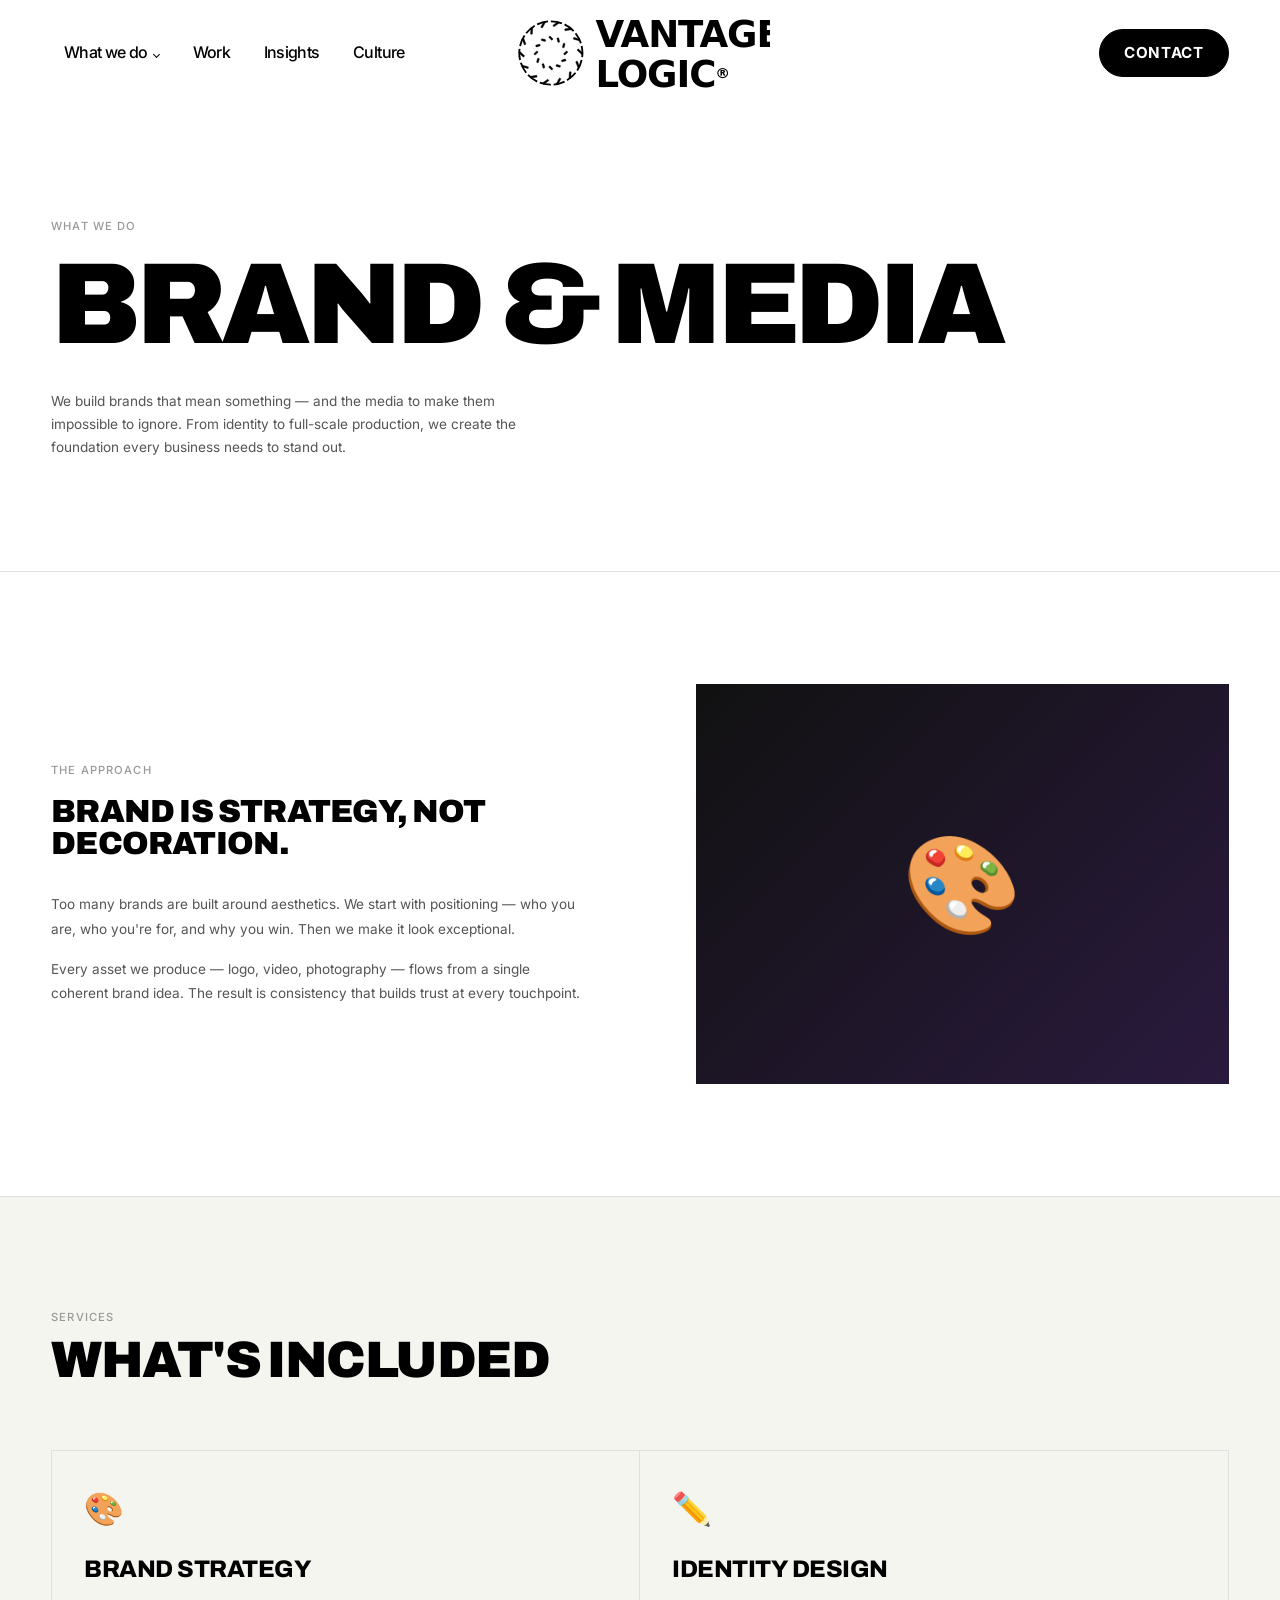
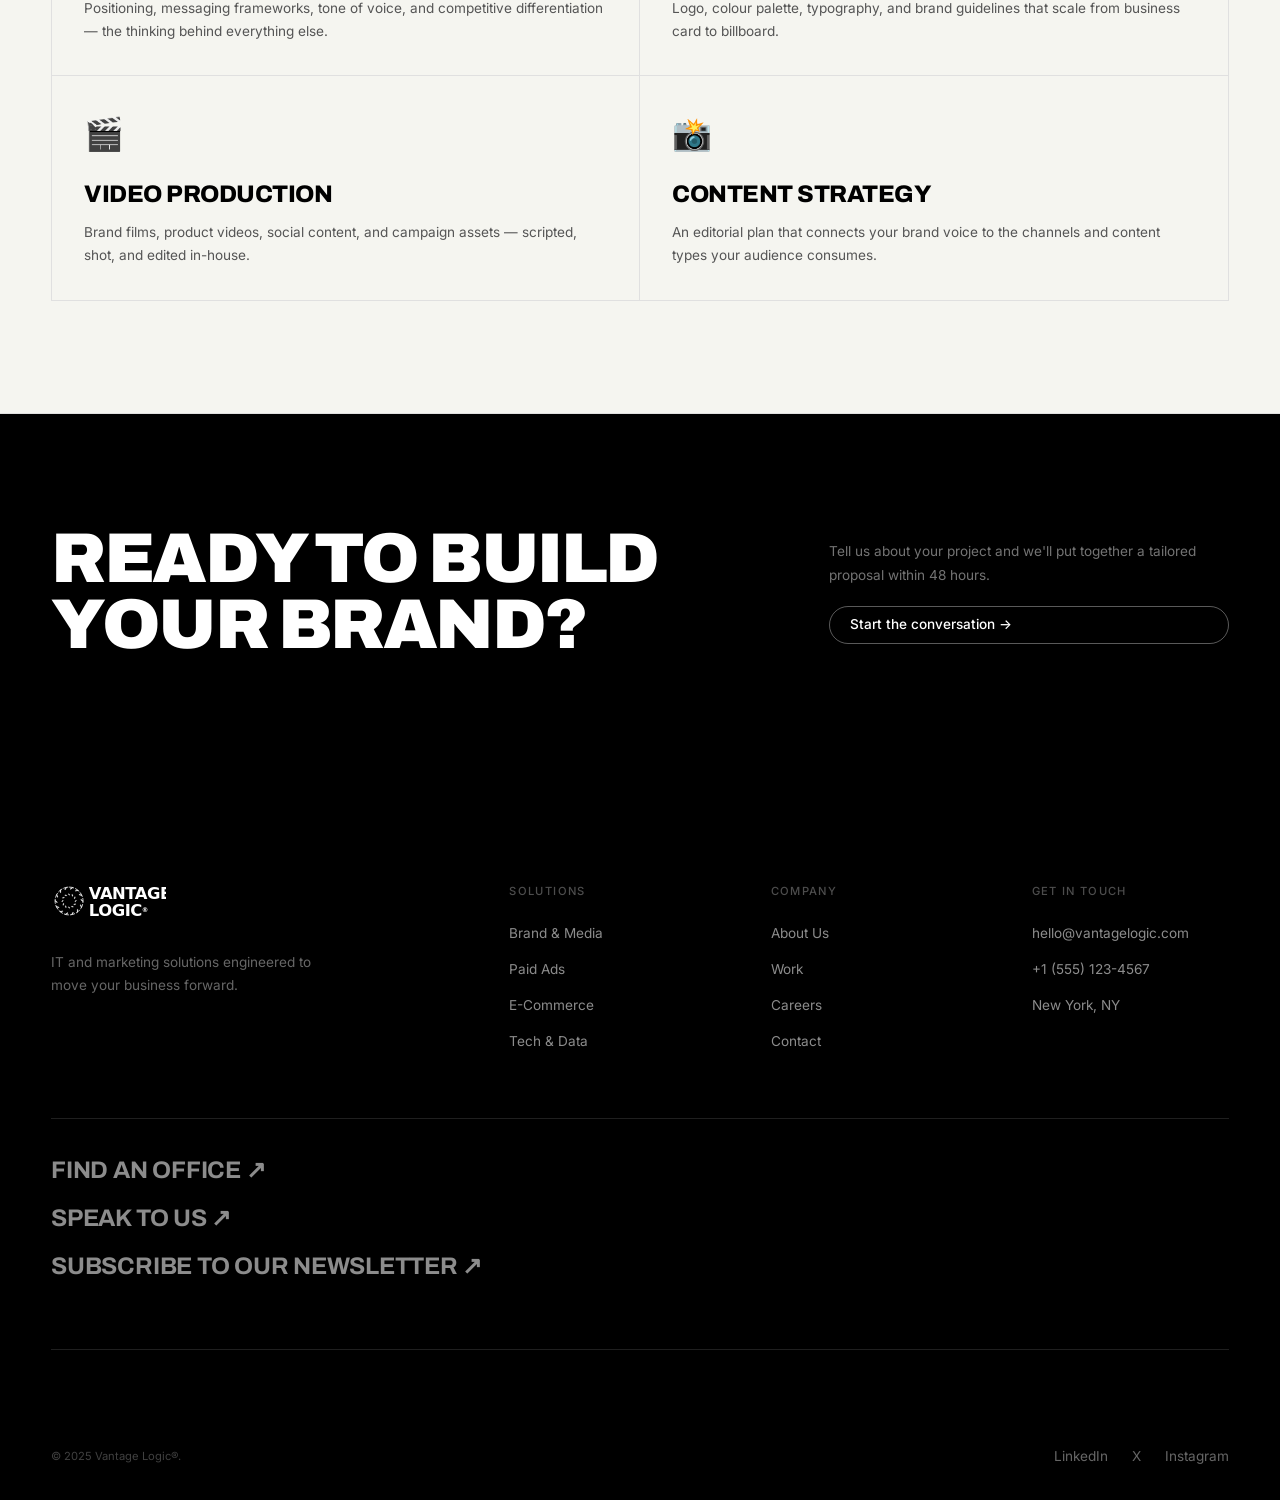
==== pages/brand-media.html @ 8d89d0ab "Initial commit: Vantage Logic agency site Static marketing site (HTML/CSS/JS, no build step) — DEPT-" ====
<!DOCTYPE html>
<html lang="en">
<head>
  <meta charset="UTF-8" /><meta name="viewport" content="width=device-width, initial-scale=1.0" />
  <meta name="theme-color" content="#ffffff" />
  <meta name="color-scheme" content="light" />
  <title>Brand & Media | Vantage Logic®</title>
  <link rel="icon" type="image/png" href="../assets/images/favicon.png" />
  <link rel="preconnect" href="https://fonts.googleapis.com">
  <link rel="preconnect" href="https://fonts.gstatic.com" crossorigin>
  <link rel="stylesheet" href="https://fonts.googleapis.com/css2?family=Inter:wght@300;400;500;600&family=Archivo:ital,wght@0,400;0,500;0,600;0,700;0,800;0,900;1,400;1,800&display=swap">
  <link rel="stylesheet" href="../css/main.css" />
  <style>
    .service-grid{display:grid;grid-template-columns:repeat(2,1fr);gap:0;border:1px solid var(--c-border)}
    .service-card{padding:var(--sp-md);border-right:1px solid var(--c-border);border-bottom:1px solid var(--c-border)}
    .service-card:nth-child(even){border-right:none}
    .service-card:nth-last-child(-n+2){border-bottom:none}
    .service-icon{font-size:2rem;margin-bottom:1rem}
    .service-name{font-family:var(--f-display);font-size:var(--t-lg);font-weight:800;letter-spacing:-0.02em;margin-bottom:0.5rem;text-transform:uppercase}
    .service-desc{font-size:var(--t-sm);color:var(--c-text-mid);line-height:1.7}
    .approach-grid{display:grid;grid-template-columns:1fr 1fr;gap:var(--sp-xl);align-items:center}
    .approach-visual{aspect-ratio:4/3;display:flex;align-items:center;justify-content:center;font-size:6rem}
    @media(max-width:900px){.service-grid{grid-template-columns:1fr}.service-card{border-right:none}.service-card:nth-last-child(-n+2){border-bottom:1px solid var(--c-border)}.service-card:last-child{border-bottom:none}.approach-grid{grid-template-columns:1fr}}
  </style>
</head>
<body>
<div id="page-loader"><div class="loader-inner"><div style="font-family:Archivo,sans-serif;font-weight:900;font-size:1.1rem;letter-spacing:0.06em;color:#000;">VANTAGE LOGIC®</div><div class="loader-track"><div class="loader-fill"></div></div></div></div>
<div id="scroll-progress"></div>

<nav id="nav">
  <div class="nav-inner">
    <ul class="nav-links">
      <li class="has-dd"><a href="#">What we do</a>
        <div class="nav-dd"><a href="brand-media.html">Brand &amp; Media</a><a href="paid-ads.html">Paid Ads</a><a href="ecommerce.html">E-Commerce</a><a href="web-software.html">Web &amp; Software</a></div>
      </li>
      <li><a href="work.html">Work</a></li>
      <li><a href="#">Insights</a></li>
      <li><a href="about.html">Culture</a></li>
    </ul>
    <a href="../index.html" class="nav-logo"><img src="../assets/images/logo-dark.svg" alt="Vantage Logic" /></a>
    <div class="nav-right"><a href="contact.html" class="nav-cta">Contact</a><button class="hamburger" aria-label="Menu"><span></span><span></span><span></span></button></div>
  </div>
</nav>
<div id="mobile-menu">
  <a href="brand-media.html">Brand &amp; Media</a><a href="paid-ads.html">Paid Ads</a><a href="ecommerce.html">E-Commerce</a><a href="web-software.html">Web &amp; Software</a>
  <a href="work.html">Work</a><a href="about.html">Culture</a><a href="careers.html">Careers</a>
  <a href="contact.html" class="mob-cta">Contact →</a>
</div>

<section class="page-hero">
  <div class="wrap">
    <p class="upper light" style="margin-bottom:1rem;font-size:var(--t-xs);" data-reveal>What we do</p>
    <h1 class="page-hl" data-reveal>Brand &amp; Media</h1>
    <p class="page-sub" data-reveal>We build brands that mean something — and the media to make them impossible to ignore. From identity to full-scale production, we create the foundation every business needs to stand out.</p>
  </div>
</section>

<section class="section border-b">
  <div class="wrap">
    <div class="approach-grid" data-reveal>
      <div>
        <p class="upper light" style="margin-bottom:1rem;font-size:var(--t-xs);">The approach</p>
        <h2 class="t-xl" style="text-transform:uppercase;margin-bottom:var(--sp-md);">Brand is strategy, not decoration.</h2>
        <p style="color:var(--c-text-mid);line-height:1.8;margin-bottom:1rem;font-size:var(--t-sm);">Too many brands are built around aesthetics. We start with positioning — who you are, who you're for, and why you win. Then we make it look exceptional.</p>
        <p style="color:var(--c-text-mid);line-height:1.8;font-size:var(--t-sm);">Every asset we produce — logo, video, photography — flows from a single coherent brand idea. The result is consistency that builds trust at every touchpoint.</p>
      </div>
      <div class="approach-visual" style="background:linear-gradient(135deg,#111,#2a1a3e);">🎨</div>
    </div>
  </div>
</section>

<section class="section border-b off">
  <div class="wrap">
    <div style="margin-bottom:var(--sp-lg);" data-reveal>
      <p class="upper light" style="margin-bottom:0.5rem;font-size:var(--t-xs);">Services</p>
      <h2 class="t-2xl">What's included</h2>
    </div>
    <div class="service-grid" data-stagger>
      <div class="service-card"><div class="service-icon">🎨</div><div class="service-name">Brand Strategy</div><div class="service-desc">Positioning, messaging frameworks, tone of voice, and competitive differentiation — the thinking behind everything else.</div></div>
      <div class="service-card"><div class="service-icon">✏️</div><div class="service-name">Identity Design</div><div class="service-desc">Logo, colour palette, typography, and brand guidelines that scale from business card to billboard.</div></div>
      <div class="service-card"><div class="service-icon">🎬</div><div class="service-name">Video Production</div><div class="service-desc">Brand films, product videos, social content, and campaign assets — scripted, shot, and edited in-house.</div></div>
      <div class="service-card"><div class="service-icon">📸</div><div class="service-name">Content Strategy</div><div class="service-desc">An editorial plan that connects your brand voice to the channels and content types your audience consumes.</div></div>
    </div>
  </div>
</section>

<section class="cta-band">
  <div class="wrap">
    <div class="cta-inner">
      <h2 class="cta-hl">Ready to build your brand?</h2>
      <div class="cta-right">
        <p class="cta-sub">Tell us about your project and we'll put together a tailored proposal within 48 hours.</p>
        <a href="contact.html" class="btn btn-outline-white">Start the conversation →</a>
      </div>
    </div>
  </div>
</section>

<footer id="footer">
  <div class="wrap">
    <div class="footer-top">
      <div><img src="../assets/images/logo-white.svg" alt="Vantage Logic" class="footer-logo-img" loading="lazy" decoding="async" /><p class="footer-tagline">IT and marketing solutions engineered to move your business forward.</p></div>
      <div class="footer-col"><div class="footer-col-label">Solutions</div><ul><li><a href="brand-media.html">Brand &amp; Media</a></li><li><a href="paid-ads.html">Paid Ads</a></li><li><a href="ecommerce.html">E-Commerce</a></li><li><a href="web-software.html">Tech &amp; Data</a></li></ul></div>
      <div class="footer-col"><div class="footer-col-label">Company</div><ul><li><a href="about.html">About Us</a></li><li><a href="work.html">Work</a></li><li><a href="careers.html">Careers</a></li><li><a href="contact.html">Contact</a></li></ul></div>
      <div class="footer-col"><div class="footer-col-label">Get in touch</div><ul><li><a href="mailto:hello@vantagelogic.com">hello@vantagelogic.com</a></li><li><a href="tel:+15551234567">+1 (555) 123-4567</a></li><li><a href="#">New York, NY</a></li></ul></div>
    </div>
    <div class="footer-contact-links"><a href="contact.html">Find an office ↗</a><a href="contact.html">Speak to us ↗</a><a href="#">Subscribe to our newsletter ↗</a></div>
    <div class="footer-bottom"><p class="footer-copy">&copy; 2025 Vantage Logic®.</p><div class="footer-socials"><a href="#">LinkedIn</a><a href="#">X</a><a href="#">Instagram</a></div></div>
  </div>
</footer>
<script src="../js/main.js"></script>
</body>
</html>
---- css/main.css ----
/* ============================================================
   MAIN.CSS — Vantage Logic
   Design identical to deptagency.com
   WHITE bg · BLACK text · Archivo display · Inter body
   ============================================================ */

:root {
  --c-bg:          #ffffff;
  --c-bg-off:      #f5f5f0;
  --c-bg-dark:     #000000;
  --c-text:        #000000;
  --c-text-mid:    #555555;
  --c-text-light:  #999999;
  --c-border:      #e0e0e0;
  --c-border-dark: rgba(255,255,255,0.12);

  --f-display: 'Archivo', sans-serif;
  --f-body:    'Inter', sans-serif;

  --t-xs:   0.7rem;
  --t-sm:   0.85rem;
  --t-base: 1rem;
  --t-md:   1.15rem;
  --t-lg:   1.5rem;
  --t-xl:   clamp(1.8rem, 2.5vw, 2.4rem);
  --t-2xl:  clamp(2.4rem, 4vw, 3.8rem);
  --t-3xl:  clamp(3rem, 5.5vw, 5.5rem);
  --t-hero: clamp(2rem, 9vw, 8.5rem);

  --sp-xs:  0.5rem;
  --sp-sm:  1rem;
  --sp-md:  2rem;
  --sp-lg:  4rem;
  --sp-xl:  7rem;
  --sp-2xl: 12rem;

  --max-w:   1440px;
  --gutter:  clamp(1.5rem, 4vw, 3.5rem);
  --ease:    cubic-bezier(0.16, 1, 0.3, 1);
  --ease-out: cubic-bezier(0.33, 1, 0.68, 1);
  --fast:    0.18s;
  --base:    0.4s;
  --slow:    0.7s;

  --nav-h: clamp(72px, 6vw + 56px, 106px);
}

/* Reset */
*, *::before, *::after { box-sizing: border-box; margin: 0; padding: 0; }
html {
  scroll-behavior: smooth;
  -webkit-font-smoothing: antialiased;
  -moz-osx-font-smoothing: grayscale;
  /* Block any horizontal overflow at the root — iOS Safari sometimes ignores body-level rules */
  overflow-x: clip;
  width: 100%;
}
body {
  background: var(--c-bg);
  color: var(--c-text);
  font-family: var(--f-body);
  font-size: var(--t-base);
  font-weight: 400;
  line-height: 1.6;
  overflow-x: clip;
  width: 100%;
  max-width: 100vw;
}
img, video { display: block; max-width: 100%; height: auto; }
a { color: inherit; text-decoration: none; }
button { cursor: pointer; border: none; background: none; font: inherit; color: inherit; }
ul { list-style: none; }
input, textarea, select { font: inherit; color: inherit; }

/* Typography helpers */
h1,h2,h3,h4,h5 {
  font-family: var(--f-display);
  font-weight: 900;
  line-height: 1.0;
  letter-spacing: -0.03em;
  text-transform: uppercase;
}
.t-hero  { font-size: var(--t-hero); line-height: 0.93; letter-spacing: -0.04em; }
.t-3xl   { font-size: var(--t-3xl); letter-spacing: -0.035em; }
.t-2xl   { font-size: var(--t-2xl); letter-spacing: -0.03em; }
.t-xl    { font-size: var(--t-xl);  letter-spacing: -0.025em; }
.t-lg    { font-size: var(--t-lg);  letter-spacing: -0.02em; }
.t-md    { font-size: var(--t-md);  }
.t-sm    { font-size: var(--t-sm);  }
.t-xs    { font-size: var(--t-xs);  }
.upper   { text-transform: uppercase; letter-spacing: 0.1em; font-weight: 500; }
.mid     { color: var(--c-text-mid); }
.light   { color: var(--c-text-light); }
.italic  { font-style: italic; }
.f-dis   { font-family: var(--f-display); font-weight: 800; }

/* Layout */
.wrap { width:100%; max-width:var(--max-w); margin-inline:auto; padding-inline:var(--gutter); }
.section    { padding-block: var(--sp-xl); }
.section-lg { padding-block: var(--sp-2xl); }
.section-sm { padding-block: var(--sp-lg); }
.section-md { padding-block: calc(var(--sp-lg) * 1.5); }
.dark       { background: var(--c-bg-dark); color: #fff; }
.off        { background: var(--c-bg-off); }
.border-t   { border-top: 1px solid var(--c-border); }
.border-b   { border-bottom: 1px solid var(--c-border); }
.grid-2     { display:grid; grid-template-columns:1fr 1fr; gap:var(--sp-md); }
.grid-3     { display:grid; grid-template-columns:repeat(3,1fr); gap:var(--sp-md); }
.grid-4     { display:grid; grid-template-columns:repeat(4,1fr); gap:var(--sp-md); }

/* ============================================================
   PAGE LOADER
   ============================================================ */
#page-loader {
  position:fixed; inset:0; background:#fff; z-index:10000;
  display:flex; align-items:center; justify-content:center;
  transition: opacity 0.6s ease, visibility 0.6s ease;
}
#page-loader.loaded { opacity:0; visibility:hidden; pointer-events:none; }
.loader-inner { display:flex; flex-direction:column; align-items:center; gap:1.5rem; }
.loader-track { width:160px; height:2px; background:var(--c-border); position:relative; overflow:hidden; }
.loader-fill { position:absolute; top:0; left:0; height:100%; width:0; background:var(--c-text); transition:width 0.8s var(--ease); }

/* Scroll progress */
#scroll-progress {
  position:fixed; top:0; left:0; height:2px; width:0;
  background:var(--c-text); z-index:10001; transition:width 0.08s linear;
}

/* ============================================================
   NAV — DEPT-style: 3-col grid, large logo, filled CTA
   ============================================================ */
#nav {
  position:fixed; top:0; left:0; right:0; z-index:900;
  min-height:var(--nav-h);
  background:rgba(255,255,255,0.9);
  backdrop-filter:blur(14px); -webkit-backdrop-filter:blur(14px);
  border-bottom:1px solid transparent;
  transition: border-color 0.3s, background 0.3s;
}
#nav.scrolled { border-bottom-color:var(--c-border); background:rgba(255,255,255,0.96); }

.nav-inner {
  display:grid; grid-template-columns:1fr auto 1fr;
  align-items:center;
  min-height:var(--nav-h);
  max-width:var(--max-w); margin:0 auto;
  padding-inline:var(--gutter);
  gap:2rem;
}

/* Left: Nav links */
.nav-links {
  display:flex; gap:0.5rem; align-items:center; justify-self:start;
}
.nav-links li { position:relative; }
.nav-links li a {
  display:block; padding:0.5em 0.8em;
  font-size:1rem; font-weight:500; letter-spacing:-0.04em;
  transition:opacity 0.2s;
}
.nav-links li a:hover { opacity:0.5; }

/* Center: Logo (scales with nav height) */
.nav-logo { display:flex; align-items:center; justify-self:center; }
.nav-logo img {
  height:calc(var(--nav-h) - 1.5rem);
  max-height:88px;
  width:auto;
}

/* Right: Contact CTA + Hamburger */
.nav-right { display:flex; align-items:center; gap:0.875rem; justify-self:end; }
.nav-cta {
  font-size:0.95rem; font-weight:700; letter-spacing:0.04em;
  text-transform:uppercase;
  padding:0.7em 1.6em; border-radius:99px;
  background:var(--c-text); color:#fff;
  border:1.5px solid var(--c-text);
  transition:background 0.3s var(--ease), color 0.3s var(--ease);
}
.nav-cta:hover { background:transparent; color:var(--c-text); }

.nav-menu-btn {
  font-size:var(--t-sm); font-weight:500; cursor:pointer;
  padding:0.45em 1em;
  transition:opacity 0.2s;
}
.nav-menu-btn:hover { opacity:0.5; }

/* Hamburger */
.hamburger {
  display:none; flex-direction:column; gap:5px;
  width:22px; padding:0; position:relative;
}
.hamburger span {
  display:block; width:100%; height:1.5px; background:var(--c-text);
  transition:transform 0.3s var(--ease), opacity 0.2s;
}
.hamburger.open span:nth-child(1){ transform:translateY(6.5px) rotate(45deg); }
.hamburger.open span:nth-child(2){ opacity:0; }
.hamburger.open span:nth-child(3){ transform:translateY(-6.5px) rotate(-45deg); }

/* Dropdown */
.has-dd { position:relative; }
.has-dd > a::after {
  content:''; display:inline-block; width:5px; height:5px;
  border-right:1.5px solid currentColor; border-bottom:1.5px solid currentColor;
  transform:rotate(45deg); margin-left:0.4em; position:relative; top:-1px;
  transition:transform 0.2s;
}
.has-dd:hover > a::after { transform:rotate(-135deg); }
.nav-dd {
  position:absolute; top:100%; left:0;
  background:#fff; border:1px solid var(--c-border);
  padding:1rem 0; min-width:220px;
  opacity:0; visibility:hidden; transform:translateY(8px);
  transition:all 0.25s var(--ease);
  box-shadow:0 12px 40px rgba(0,0,0,0.06);
}
.has-dd:hover .nav-dd { opacity:1; visibility:visible; transform:none; }
.nav-dd a {
  display:block; padding:0.55rem 1.5rem;
  font-size:var(--t-sm); font-weight:500;
  transition:opacity 0.15s, padding-left 0.2s;
}
.nav-dd a:hover { opacity:0.5; padding-left:1.8rem; }

/* Mobile menu — DEPT full screen */
#mobile-menu {
  position:fixed; inset:0; top:var(--nav-h); background:#fff;
  z-index:800; padding:var(--sp-lg) var(--gutter);
  display:none; flex-direction:column; overflow-y:auto;
}
#mobile-menu.open { display:flex; }
#mobile-menu a {
  font-family:var(--f-display); font-size:var(--t-xl); font-weight:800;
  text-transform:uppercase; letter-spacing:-0.02em;
  padding-block:0.8rem; border-bottom:1px solid var(--c-border);
  transition:opacity 0.2s;
}
#mobile-menu a:hover { opacity:0.4; }
.mob-cta {
  margin-top:var(--sp-md) !important;
  font-size:var(--t-base) !important;
  text-transform:none !important;
  font-family:var(--f-body) !important;
  font-weight:500 !important;
  padding:0.7em 1.8em !important;
  border:1.5px solid var(--c-text) !important;
  border-radius:99px !important;
  display:inline-block !important;
  text-align:center;
  transition:all 0.3s var(--ease) !important;
}
.mob-cta:hover { background:var(--c-text) !important; color:#fff !important; }

/* ============================================================
   BUTTONS
   ============================================================ */
.btn {
  display:inline-flex; align-items:center; gap:0.45em;
  font-family:var(--f-body); font-size:var(--t-sm); font-weight:500;
  cursor:pointer; white-space:nowrap; transition:all var(--base) var(--ease);
}
.btn-outline {
  padding:0.55em 1.5em; border-radius:99px;
  border:1.5px solid var(--c-text); color:var(--c-text);
}
.btn-outline:hover { background:var(--c-text); color:#fff; }
.btn-filled {
  padding:0.55em 1.5em; border-radius:99px;
  background:var(--c-text); color:#fff;
  border:1.5px solid var(--c-text);
}
.btn-filled:hover { background:transparent; color:var(--c-text); }
.btn-outline-white {
  padding:0.55em 1.5em; border-radius:99px;
  border:1.5px solid rgba(255,255,255,0.35); color:#fff;
}
.btn-outline-white:hover { background:#fff; color:var(--c-text); }

/* Link arrow — DEPT uppercase with arrow */
.link-arr {
  display:inline-flex; align-items:center; gap:0.4em;
  font-size:var(--t-sm); font-weight:600; text-transform:uppercase;
  letter-spacing:0.04em; transition:opacity 0.2s;
}
.link-arr:hover { opacity:0.5; }
.link-arr .arr { transition:transform 0.2s var(--ease); }
.link-arr:hover .arr { transform:translate(3px,-3px); }

/* ============================================================
   SCROLL REVEAL
   ============================================================ */
.js-ready [data-reveal] {
  opacity:0; transform:translateY(32px);
  transition:opacity var(--slow) var(--ease), transform var(--slow) var(--ease);
}
.js-ready [data-reveal].on { opacity:1; transform:none; }
.js-ready [data-reveal="fade"] { transform:none; }
.js-ready [data-reveal="fade"].on { opacity:1; }
.js-ready [data-stagger] > * {
  opacity:0; transform:translateY(24px);
  transition:opacity 0.6s var(--ease), transform 0.6s var(--ease);
}
.js-ready [data-stagger].on > *:nth-child(1){opacity:1;transform:none;transition-delay:0s}
.js-ready [data-stagger].on > *:nth-child(2){opacity:1;transform:none;transition-delay:.07s}
.js-ready [data-stagger].on > *:nth-child(3){opacity:1;transform:none;transition-delay:.14s}
.js-ready [data-stagger].on > *:nth-child(4){opacity:1;transform:none;transition-delay:.21s}
.js-ready [data-stagger].on > *:nth-child(5){opacity:1;transform:none;transition-delay:.28s}
.js-ready [data-stagger].on > *:nth-child(6){opacity:1;transform:none;transition-delay:.35s}

/* ============================================================
   HERO — DEPT: full viewport, headline bottom-left
   ============================================================ */
.hero {
  min-height:100vh;
  min-height:100dvh;
  display:flex; flex-direction:column; justify-content:center; align-items:center;
  padding:0 var(--gutter);
  position:relative;
  padding-top:var(--nav-h);
  background:#ffffff;
  overflow:hidden;
}
/* Soft radial glow behind headline */
.hero::before {
  content:'';
  position:absolute;
  width:900px; height:900px;
  top:50%; left:50%; transform:translate(-50%,-50%);
  background:radial-gradient(circle, rgba(74,108,247,0.04) 0%, transparent 65%);
  z-index:1; pointer-events:none;
}
.hero .wrap {
  display:flex; flex-direction:column; align-items:center; text-align:center; gap:var(--sp-md);
  position:relative; z-index:3;
  /* Let pointer events fall through to the floating platform icons underneath.
     Interactive children below re-enable clicks explicitly. */
  pointer-events:none;
}
.hero .wrap * { pointer-events:none; }
.hero .wrap a,
.hero .wrap button { pointer-events:auto; }
.hero-headline {
  font-family:var(--f-display); font-size:var(--t-hero);
  font-weight:900; line-height:0.92; letter-spacing:-0.045em;
  text-transform:uppercase; color:var(--c-text);
  /* Decorative text — let clicks pass through to platform icons underneath */
  pointer-events:none;
}
.hero-headline .accent { color:#4a6cf7; }
/* Logical lines — each lives on its own row and never wraps.
   The font-size token (--t-hero) shrinks via clamp() on narrow viewports
   so the line always fits without breaking mid-word. */
.hero-headline .hl-line {
  display:block;
  white-space:nowrap;
}
.hero-foot {
  display:flex; align-items:center; justify-content:center;
  gap:var(--sp-md); flex-wrap:wrap; flex-direction:column;
}
.hero-sub {
  max-width:480px; color:var(--c-text-mid); line-height:1.7;
  font-size:var(--t-sm); text-align:center;
}
.hero-actions { display:flex; gap:0.8rem; flex-wrap:wrap; align-items:center; }
.hero-actions .link-arr { color:var(--c-text); }
.hero-actions .btn-outline { border-color:var(--c-text); color:var(--c-text); }
.hero-actions .btn-outline:hover { background:var(--c-text); color:#fff; }

/* ---- Floating platform icons ---- */
.hero-platforms {
  position:absolute; inset:0; z-index:4; pointer-events:none; overflow:hidden;
}
.platform-icon {
  position:absolute;
  display:flex; align-items:center; justify-content:center;
  border-radius:18px;
  background:#fff;
  border:1px solid rgba(0,0,0,0.06);
  box-shadow:
    0 1px 2px rgba(0,0,0,0.04),
    0 4px 12px rgba(0,0,0,0.06),
    0 16px 40px rgba(0,0,0,0.06);
  opacity:0;
  animation:floatIn 0.8s var(--ease) forwards, floatUpDown 6s ease-in-out infinite;
  transition:transform 0.4s var(--ease), box-shadow 0.4s var(--ease);
  pointer-events:auto; cursor:default;
}
.platform-icon:hover {
  transform:scale(1.1) translateY(-4px) !important;
  box-shadow:
    0 2px 4px rgba(0,0,0,0.04),
    0 8px 24px rgba(0,0,0,0.08),
    0 24px 56px rgba(0,0,0,0.1),
    0 0 0 1px rgba(74,108,247,0.1);
}
.platform-icon svg, .platform-icon img {
  width:100%; height:100%; object-fit:contain; border-radius:inherit;
  display:block; pointer-events:none;
}

.platform-icon .plat-label {
  position:absolute; bottom:-22px; left:50%; transform:translateX(-50%);
  font-size:0.6rem; font-weight:600; text-transform:uppercase; letter-spacing:0.08em;
  color:var(--c-text-light); white-space:nowrap;
  opacity:0; transition:opacity 0.3s;
  /* Decorative — must not capture pointer events, otherwise the parent's
     hover transform creates a flicker loop (label moves up → cursor leaves → hover lost). */
  pointer-events:none;
}
.platform-icon:hover .plat-label { opacity:1; color:var(--c-text); }

/* Sizes */
.plat-lg { width:100px; height:100px; border-radius:22px; }
.plat-md { width:80px; height:80px; border-radius:18px; }
.plat-sm { width:64px; height:64px; border-radius:14px; }

/* Staggered entry */
.platform-icon:nth-child(1)  { animation-delay:0.3s, 1.3s; }
.platform-icon:nth-child(2)  { animation-delay:0.45s, 1.45s; }
.platform-icon:nth-child(3)  { animation-delay:0.6s, 1.6s; }
.platform-icon:nth-child(4)  { animation-delay:0.75s, 1.75s; }
.platform-icon:nth-child(5)  { animation-delay:0.9s, 1.9s; }
.platform-icon:nth-child(6)  { animation-delay:1.05s, 2.05s; }
.platform-icon:nth-child(7)  { animation-delay:1.2s, 2.2s; }
.platform-icon:nth-child(8)  { animation-delay:1.35s, 2.35s; }
.platform-icon:nth-child(9)  { animation-delay:1.5s, 2.5s; }
.platform-icon:nth-child(10) { animation-delay:1.65s, 2.65s; }

/* Float animations */
@keyframes floatIn {
  from { opacity:0; transform:translateY(30px) scale(0.85); }
  to { opacity:1; transform:translateY(0) scale(1); }
}
@keyframes floatUpDown {
  0%,100% { transform:translateY(0); }
  50% { transform:translateY(-14px); }
}
.platform-icon:nth-child(even) { animation-name:floatIn, floatUpDownAlt; }
@keyframes floatUpDownAlt {
  0%,100% { transform:translateY(0); }
  50% { transform:translateY(10px); }
}

/* Subtle dot grid instead of lines */
.hero-grid-lines {
  position:absolute; inset:0; z-index:1; pointer-events:none;
  opacity:0.35;
  background-image:radial-gradient(circle, rgba(0,0,0,0.07) 1px, transparent 1px);
  background-size:32px 32px;
}

/* Floating particles — light theme */
.hero-particles {
  position:absolute; inset:0; z-index:1; pointer-events:none; overflow:hidden;
}
.particle {
  position:absolute; width:3px; height:3px; border-radius:50%;
  background:rgba(74,108,247,0.15);
  animation:particleDrift 14s linear infinite;
}
.particle:nth-child(2) { width:4px; height:4px; background:rgba(0,0,0,0.04); animation-duration:18s; animation-delay:-4s; }
.particle:nth-child(3) { width:2px; height:2px; background:rgba(74,108,247,0.1); animation-duration:22s; animation-delay:-8s; }
.particle:nth-child(4) { width:3px; height:3px; background:rgba(0,0,0,0.03); animation-duration:16s; animation-delay:-2s; }
.particle:nth-child(5) { width:3.5px; height:3.5px; background:rgba(74,108,247,0.08); animation-duration:20s; animation-delay:-6s; }
@keyframes particleDrift {
  0% { transform:translate(0, 0); opacity:0; }
  10% { opacity:1; }
  90% { opacity:1; }
  100% { transform:translate(180px, -500px); opacity:0; }
}

@media(max-width:768px) {
  .plat-lg { width:72px; height:72px; }
  .plat-md { width:60px; height:60px; }
  .plat-sm { width:48px; height:48px; }
  .platform-icon .plat-label { display:none; }
}
@media(max-width:560px) {
  /* Unify all icons to a single 42×42 size for a clean symmetric frame */
  .plat-lg, .plat-md, .plat-sm { width:42px; height:42px; border-radius:11px; }

  /* Override the inline desktop positions and lay icons out as a frame
     around the central headline. Order in markup:
     1 Google · 2 Meta · 3 TikTok · 4 Shopify · 5 Amazon · 6 LinkedIn · 7 YouTube · 8 X */
  .hero-platforms .platform-icon {
    top:auto !important; left:auto !important;
    right:auto !important; bottom:auto !important;
  }
  /* Top corners — pushed below the fixed nav bar */
  .hero-platforms .platform-icon:nth-child(1) { top:calc(var(--nav-h) + 0.75rem) !important; left:5% !important; }
  .hero-platforms .platform-icon:nth-child(2) { top:calc(var(--nav-h) + 0.75rem) !important; right:5% !important; }
  /* Inner top row */
  .hero-platforms .platform-icon:nth-child(3) { top:24% !important; left:14% !important; }
  .hero-platforms .platform-icon:nth-child(6) { top:24% !important; right:14% !important; }
  /* Inner bottom row */
  .hero-platforms .platform-icon:nth-child(7) { bottom:22% !important; left:14% !important; }
  .hero-platforms .platform-icon:nth-child(8) { bottom:22% !important; right:14% !important; }
  /* Bottom corners */
  .hero-platforms .platform-icon:nth-child(4) { bottom:6% !important; left:5% !important; }
  .hero-platforms .platform-icon:nth-child(5) { bottom:6% !important; right:5% !important; }
}
@media (prefers-reduced-motion: reduce) {
  .platform-icon { animation:none !important; opacity:1; }
  .particle { animation:none !important; }
  .marquee-track { animation:none !important; }
}

/* ============================================================
   FEATURED BLOCKS — DEPT 2-col with image
   ============================================================ */
.feature-section { border-bottom:1px solid var(--c-border); }
.feature-grid {
  display:grid; grid-template-columns:1fr 1fr; gap:0;
  min-height:480px;
}
.feature-grid.reverse .feature-content { order:2; }
.feature-grid.reverse .feature-img-side { order:1; }
.feature-content {
  padding:var(--sp-xl) var(--sp-lg);
  display:flex; flex-direction:column; justify-content:center;
}
.feature-label {
  font-size:var(--t-xs); text-transform:uppercase; letter-spacing:0.1em;
  color:var(--c-text-light); font-weight:600; margin-bottom:1.5rem;
  font-family:var(--f-display);
}
.feature-title {
  font-family:var(--f-display); font-size:var(--t-2xl); font-weight:900;
  text-transform:uppercase; letter-spacing:-0.03em; line-height:0.95;
  margin-bottom:1.5rem;
}
.feature-desc {
  color:var(--c-text-mid); font-size:var(--t-sm); line-height:1.8;
  max-width:480px; margin-bottom:2rem;
}
.feature-img-side {
  position:relative; overflow:hidden;
  background:var(--c-bg-off);
}
.feature-img-placeholder {
  width:100%; height:100%; min-height:400px;
  background:linear-gradient(135deg, #eeeee8 0%, #e2e2dc 100%);
  display:flex; align-items:center; justify-content:center;
  font-size:var(--t-xs); color:var(--c-text-light); text-transform:uppercase;
  letter-spacing:0.1em;
}
.feature-img {
  width:100%; height:100%; min-height:400px;
  object-fit:cover; display:block;
  transition:transform 0.7s var(--ease);
}
.feature-section:hover .feature-img { transform:scale(1.03); }

/* ============================================================
   WORK — DEPT horizontal scroll
   ============================================================ */
.work-header {
  display:flex; align-items:flex-end; justify-content:space-between;
  margin-bottom:var(--sp-lg); flex-wrap:wrap; gap:1rem;
}
/* Slider container with arrows outside.
   Arrows are vertically aligned to the *image* (not the whole card).
   JS measures the image height and writes --arrow-y as a margin-top on the arrows. */
.work-slider-container {
  display:flex; align-items:flex-start; gap:1.2rem;
}
.slider-arrow { margin-top: var(--arrow-y, 50%); }
.work-scroll-wrap {
  overflow-x:auto; overflow-y:hidden;
  scrollbar-width:none; -ms-overflow-style:none;
  padding-bottom:var(--sp-sm);
  scroll-behavior:smooth;
  flex:1; min-width:0;
  /* Snap to card edges on swipe / scroll so cards never half-show */
  scroll-snap-type: x mandatory;
}
.work-scroll-wrap::-webkit-scrollbar { display:none; }
.work-scroll-track {
  display:flex; gap:1.5rem; width:max-content;
}
.work-scroll-track > .work-card {
  scroll-snap-align: start;
  scroll-snap-stop: always;
}
/* Slider arrows — outside the scroll area */
.slider-arrow {
  flex-shrink:0;
  width:52px; height:52px;
  border-radius:50%; border:1.5px solid var(--c-border);
  background:#fff;
  display:flex; align-items:center; justify-content:center;
  cursor:pointer;
  box-shadow:0 2px 8px rgba(0,0,0,0.06), 0 8px 24px rgba(0,0,0,0.04);
  transition:all 0.3s var(--ease);
  color:var(--c-text);
}
.slider-arrow:hover {
  background:#000; color:#fff; border-color:#000;
  box-shadow:0 4px 16px rgba(0,0,0,0.15);
  transform:scale(1.05);
}
.slider-arrow:active { transform:scale(0.96); }
.slider-arrow svg { width:20px; height:20px; stroke:currentColor; stroke-width:2; fill:none; }
/* Below desktop: arrows float as compact overlays so they don't take card width */
@media(max-width:1099px) {
  .work-slider-container { position:relative; gap:0; }
  .slider-arrow {
    position:absolute;
    top:var(--arrow-mid-y, 50%);
    margin-top:0;
    transform:translateY(-50%);
    z-index:5;
    width:40px; height:40px;
    background:rgba(255,255,255,0.92);
    backdrop-filter:blur(8px);
    -webkit-backdrop-filter:blur(8px);
  }
  .slider-arrow:hover { transform:translateY(-50%) scale(1.05); }
  .slider-arrow:active { transform:translateY(-50%) scale(0.96); }
  .slider-arrow svg { width:16px; height:16px; }
  .slider-arrow-left  { left:0.5rem; }
  .slider-arrow-right { right:0.5rem; }
}
@media(max-width:480px) {
  /* On very narrow phones a single arrow pair is enough */
  .slider-arrow { width:36px; height:36px; }
}

.work-card {
  display:block; flex-shrink:0;
  position:relative; cursor:pointer;
  /* Mobile <700px: 1 card with a peek of the next */
  width: 85vw;
  max-width: 380px;
}
@media (min-width: 700px) {
  /* Tablet 700–1099px: 2 cards visible, arrows hidden via override below */
  .work-card {
    width: min(440px, calc((100vw - var(--gutter) * 2 - 1.5rem) / 2));
  }
}
@media (min-width: 1100px) {
  /* Desktop ≥1100px: 3 cards with arrows visible.
     Arrows + arrow gaps + card gaps = 52*2 + 19.2*2 + 24*2 = 190.4px */
  .work-card {
    width: min(440px, calc((100vw - var(--gutter) * 2 - 190.4px) / 3));
  }
}
.work-card-img-wrap { overflow:hidden; position:relative; }
.work-card-img {
  width:100%; aspect-ratio:16/10;
  display:flex; align-items:center; justify-content:center;
  background:var(--c-bg-off); position:relative;
  transition:transform 0.7s var(--ease);
  overflow:hidden;
  object-fit:cover;
}
img.work-card-img { display:block; }
.work-card:hover .work-card-img { transform:scale(1.03); }

/* Overlay on hover */
.work-card-overlay {
  position:absolute; inset:0;
  background:rgba(0,0,0,0);
  display:flex; flex-direction:column; justify-content:space-between;
  padding:1.5rem; transition:background 0.4s;
  pointer-events:none;
}
.work-card:hover .work-card-overlay { background:rgba(0,0,0,0.5); }
.work-card-overlay-top {
  color:#fff; opacity:0; font-size:var(--t-sm); font-weight:400;
  transition:opacity 0.35s var(--ease);
  line-height:1.5;
}
.work-card:hover .work-card-overlay-top { opacity:1; }
.work-card-overlay-bottom {
  color:#fff; opacity:0; transform:translateY(10px);
  transition:opacity 0.35s var(--ease), transform 0.35s var(--ease);
  font-size:var(--t-sm); font-weight:500;
}
.work-card:hover .work-card-overlay-bottom { opacity:1; transform:none; }

.work-card-meta {
  padding:1rem 0; display:flex; flex-direction:column; gap:0.2rem;
}
.work-card-title {
  font-family:var(--f-body); font-size:var(--t-sm); font-weight:400;
  line-height:1.4; transition:opacity 0.2s;
}
.work-card:hover .work-card-title { opacity:0.6; }
.work-card-client {
  font-family:var(--f-display); font-size:var(--t-xs); font-weight:700;
  text-transform:uppercase; letter-spacing:0.04em;
  color:var(--c-text); margin-top:0.3rem;
}
.work-card-tags { display:flex; gap:0.6rem; flex-wrap:wrap; margin-top:0.2rem; }
.work-tag {
  font-size:var(--t-xs); color:var(--c-text-light);
}
.work-tag::before { content:'( '; }
.work-tag::after { content:' )'; }

/* Work grid (work page) */
.work-grid {
  display:grid; grid-template-columns:1fr 1fr;
  gap:1px; background:var(--c-border); border:1px solid var(--c-border);
}
.work-grid .work-card,
.all-work-grid .work-card { background:var(--c-bg); width:auto; }
.wc-span2 { grid-column:span 2; }
.wc-span2 .work-card-img { aspect-ratio:21/9; }

/* ============================================================
   ASYNC WORK GRID — DEPT-style 12-col asymmetric layout
   ============================================================ */
.work-async {
  display:flex; flex-direction:column;
  row-gap: clamp(3rem, 4vw, 4.5rem);
}
@media (min-width:992px) {
  .work-async {
    display:grid;
    grid-template-columns:repeat(12, minmax(0, 1fr));
    column-gap:1.25rem;
    row-gap: clamp(3rem, 4vw, 4.5rem);
    align-items:start;
  }
  .work-async > * { grid-column-end: span 6; }
  .work-async > .is-seven-four { grid-column-end: span 12; }
}
.work-async .work-card { width:auto; background:var(--c-bg); }
.work-async .work-card-img { aspect-ratio:3/2; }
.work-async .is-three-two   .work-card-img { aspect-ratio:3/2; }
.work-async .is-square      .work-card-img { aspect-ratio:1/1; }
.work-async .is-five-six    .work-card-img { aspect-ratio:5/6; }
.work-async .is-four-five   .work-card-img { aspect-ratio:4/5; }
.work-async .is-seven-four  .work-card-img { aspect-ratio:7/4; }

/* Full-card colored hover overlay (DEPT --background pattern) */
.work-async .work-card-overlay {
  background: var(--card-bg, #000);
  opacity:0;
  transform:scale(1.05);
  transition: opacity 0.35s var(--ease), transform 0.35s var(--ease);
  padding: clamp(1.5rem, 3vw, 2.5rem);
  text-align:center;
  align-items:center; justify-content:center;
  gap: 1.5rem;
}
.work-async .work-card:hover .work-card-overlay,
.work-async .work-card:focus-visible .work-card-overlay {
  opacity:1; transform:scale(1);
  background: var(--card-bg, #000);
}
.work-async .work-card-overlay-top {
  font-family:var(--f-display); font-weight:900;
  text-transform:uppercase; letter-spacing:-0.02em;
  font-size: clamp(1.4rem, 3vw, 2.8rem);
  line-height:0.95;
  color:#fff; opacity:1;
  transition:none;
}
.work-async .work-card-overlay-bottom {
  display:inline-block;
  background:#fff; color:#000;
  border-radius:99px;
  padding:0.55em 1.4em;
  font-size:var(--t-sm); font-weight:500;
  text-transform:uppercase; letter-spacing:0.05em;
  opacity:1; transform:none;
  transition:none;
}
@media (any-hover:none), (pointer:coarse) {
  .work-async .work-card-overlay-bottom { display:none; }
}

/* ============================================================
   SOLUTIONS — DEPT numbered rows with hover image
   ============================================================ */
.solutions-list { position:relative; }
.solution-item {
  display:grid; grid-template-columns:60px 1fr;
  align-items:center; gap:var(--sp-md);
  padding:2rem 0; border-bottom:1px solid var(--c-border);
  text-decoration:none; color:var(--c-text);
  position:relative;
}
.solution-item:first-child { border-top:1px solid var(--c-border); }
.solution-item:hover .solution-name { opacity:0.4; }
.solution-num {
  font-size:var(--t-sm); color:var(--c-text-light); font-weight:500;
  font-family:var(--f-display);
}
.solution-name {
  font-family:var(--f-display); font-size:var(--t-xl); font-weight:900;
  text-transform:uppercase; letter-spacing:-0.025em; line-height:1.05;
  transition:opacity 0.25s;
}
.solution-sub {
  font-size:var(--t-sm); color:var(--c-text-mid); margin-top:0.35rem;
  font-weight:400;
}
/* Floating hover image */
.solution-hover-img {
  width:300px; aspect-ratio:16/10; object-fit:cover;
  position:absolute; right:60px; top:50%; transform:translateY(-50%);
  opacity:0; pointer-events:none;
  transition:opacity 0.4s var(--ease);
  z-index:2; background:var(--c-bg-off);
}
.solution-item:hover .solution-hover-img { opacity:1; }

/* ============================================================
   CULTURE CAROUSEL — DEPT horizontal blocks with images
   ============================================================ */
.culture-strip {
  overflow:hidden;
  border-top:1px solid var(--c-border); border-bottom:1px solid var(--c-border);
}
.culture-track {
  display:flex; width:max-content;
  transform:translate3d(0,0,0);
  will-change:transform;
}
.culture-block {
  flex:0 0 360px;
  border-right:1px solid var(--c-border);
  display:flex; flex-direction:column;
  overflow:hidden;
  background:#fff;
  transition:background 0.45s var(--ease);
}
.culture-block:last-child { border-right:none; }
.culture-block:hover { background:var(--c-bg-off); }

.culture-img-wrap {
  position:relative;
  width:100%; aspect-ratio:4/5;
  overflow:hidden;
  background:var(--c-bg-off);
}
.culture-img-wrap::after {
  content:""; position:absolute; inset:0;
  background:linear-gradient(180deg, rgba(0,0,0,0) 35%, rgba(0,0,0,0.55) 100%);
  opacity:0.85; transition:opacity 0.5s var(--ease); pointer-events:none;
}
.culture-block:hover .culture-img-wrap::after { opacity:0.4; }
.culture-block-img {
  width:100%; height:100%;
  display:block;
  object-fit:cover;
  filter:grayscale(100%) contrast(1.05);
  transform:scale(1.01);
  transition:filter 0.7s var(--ease), transform 0.9s var(--ease);
}
.culture-block:hover .culture-block-img {
  filter:grayscale(0%) contrast(1);
  transform:scale(1.06);
}
.culture-num {
  position:absolute; top:1rem; left:1.25rem; z-index:2;
  font-family:var(--f-display); font-size:0.78rem; font-weight:700;
  letter-spacing:0.14em; color:#fff;
  padding:0.3rem 0.55rem; border:1px solid rgba(255,255,255,0.5);
  border-radius:2px;
  backdrop-filter:blur(4px);
}
.culture-cat {
  position:absolute; bottom:1rem; left:1.25rem; z-index:2;
  font-size:0.72rem; font-weight:600; letter-spacing:0.18em;
  text-transform:uppercase; color:#fff;
}
.culture-cat::before {
  content:""; display:inline-block; width:18px; height:1px;
  background:#fff; vertical-align:middle; margin-right:0.6rem;
  transition:width 0.4s var(--ease);
}
.culture-block:hover .culture-cat::before { width:32px; }

.culture-block-content {
  padding:1.4rem 1.5rem 1.6rem;
  position:relative;
  flex:1; display:flex; flex-direction:column; gap:0.55rem;
}
.culture-label {
  font-family:var(--f-display); font-size:1.5rem; font-weight:900;
  text-transform:none; letter-spacing:-0.025em;
  line-height:1.05; margin:0;
  color:var(--c-text);
}
.culture-stat {
  display:flex; flex-wrap:wrap; gap:0.35rem 0.7rem;
  font-size:0.78rem; color:var(--c-text-light); line-height:1.4;
  letter-spacing:0.01em;
  margin-top:auto;
}
.culture-stat span { position:relative; }
.culture-stat span + span::before {
  content:""; display:inline-block; width:3px; height:3px;
  background:var(--c-text-light); border-radius:50%;
  margin-right:0.7rem; vertical-align:middle; opacity:0.6;
  margin-left:-0.35rem;
}
.culture-arr {
  position:absolute; right:1.4rem; bottom:1.4rem;
  font-size:1.1rem; color:var(--c-text);
  opacity:0; transform:translateX(-6px);
  transition:opacity 0.35s var(--ease), transform 0.45s var(--ease);
  pointer-events:none;
}
.culture-block:hover .culture-arr {
  opacity:1; transform:translateX(0);
}

/* ============================================================
   NUMBERS ROW
   ============================================================ */
.numbers-row {
  display:grid; grid-template-columns:repeat(4,1fr);
  border:1px solid var(--c-border);
}
.num-block {
  padding:var(--sp-md); border-right:1px solid var(--c-border);
}
.num-block:last-child { border-right:none; }
.num-val {
  font-family:var(--f-display); font-size:var(--t-2xl); font-weight:900;
  letter-spacing:-0.04em; line-height:1; margin-bottom:0.5rem;
}
.num-label { font-size:var(--t-sm); color:var(--c-text-light); line-height:1.5; }

/* ============================================================
   MARQUEE
   ============================================================ */
.marquee-wrap {
  overflow:hidden; border-bottom:1px solid var(--c-border);
  padding-block:0.9rem;
}
.marquee-track {
  display:flex; gap:2.5rem; width:max-content;
  animation:marquee 30s linear infinite;
}
.marquee-wrap:hover .marquee-track { animation-play-state:paused; }
.marquee-item {
  display:flex; align-items:center; gap:1rem; white-space:nowrap;
  font-family:var(--f-display); font-size:var(--t-xs); font-weight:700;
  text-transform:uppercase; letter-spacing:0.06em; color:var(--c-text-light);
}
.m-dot { width:4px; height:4px; border-radius:50%; background:var(--c-text); display:inline-block; }
@keyframes marquee { from{transform:translateX(0)} to{transform:translateX(-50%)} }

/* ============================================================
   INSIGHTS — DEPT 4-col grid
   ============================================================ */
.insights-header {
  display:flex; align-items:flex-end; justify-content:space-between;
  margin-bottom:var(--sp-lg); flex-wrap:wrap; gap:1rem;
}
.insights-grid {
  display:grid; grid-template-columns:repeat(4,1fr); gap:1.5rem;
}
.insight-card { display:block; }
.insight-img-wrap { overflow:hidden; margin-bottom:1rem; }
.insight-img {
  width:100%; aspect-ratio:4/3;
  object-fit:cover; display:block;
  background:var(--c-bg-off);
  transition:transform 0.6s var(--ease);
}
.insight-card:hover .insight-img { transform:scale(1.04); }
.insight-type {
  font-size:var(--t-xs); font-weight:500; margin-bottom:0.3rem;
}
.insight-cat {
  display:inline-block;
  font-size:var(--t-xs); color:var(--c-text-light); margin-bottom:0.5rem;
}
.insight-cat::before { content:'( '; }
.insight-cat::after { content:' )'; }
.insight-title {
  font-family:var(--f-display); font-size:var(--t-md); font-weight:700;
  letter-spacing:-0.02em; line-height:1.2; transition:opacity 0.2s;
  text-transform:none;
}
.insight-card:hover .insight-title { opacity:0.5; }

/* ============================================================
   CTA BAND
   ============================================================ */
.cta-band { background:var(--c-bg-dark); color:#fff; padding-block:var(--sp-xl); }
.cta-inner {
  display:flex; align-items:center; justify-content:space-between;
  gap:var(--sp-lg); flex-wrap:wrap;
}
.cta-hl {
  font-family:var(--f-display); font-size:var(--t-3xl); font-weight:900;
  text-transform:uppercase; letter-spacing:-0.035em; line-height:0.95;
  max-width:14ch;
}
.cta-right { display:flex; flex-direction:column; gap:1.2rem; max-width:400px; }
.cta-sub { color:rgba(255,255,255,0.45); font-size:var(--t-sm); line-height:1.7; }

/* ============================================================
   INTRO
   ============================================================ */
.intro-grid { display:grid; grid-template-columns:1fr 1fr; gap:var(--sp-xl); align-items:center; }
.intro-hl {
  font-family:var(--f-display); font-size:var(--t-2xl); font-weight:900;
  text-transform:uppercase; letter-spacing:-0.035em; line-height:0.95;
}
.intro-body { color:var(--c-text-mid); line-height:1.8; font-size:var(--t-sm); }
.intro-body p+p { margin-top:1rem; }

/* ============================================================
   FOOTER — DEPT style
   ============================================================ */
#footer { background:var(--c-bg-dark); color:#fff; padding-top:var(--sp-xl); }
.footer-top {
  display:grid; grid-template-columns:2fr 1fr 1fr 1fr;
  gap:var(--sp-lg); padding-bottom:var(--sp-lg);
  border-bottom:1px solid var(--c-border-dark); margin-bottom:var(--sp-md);
}
.footer-logo-img { height:36px; margin-bottom:var(--sp-md); }
.footer-tagline {
  font-size:var(--t-sm); color:rgba(255,255,255,0.4);
  line-height:1.7; max-width:280px; margin-bottom:var(--sp-md);
}
.footer-col-label {
  font-size:var(--t-xs); text-transform:uppercase; letter-spacing:0.12em;
  color:rgba(255,255,255,0.3); margin-bottom:1.2rem; font-weight:500;
}
.footer-col ul { display:flex; flex-direction:column; gap:0.65rem; }
.footer-col a {
  font-size:var(--t-sm); color:rgba(255,255,255,0.55); transition:color 0.2s;
}
.footer-col a:hover { color:#fff; }

/* Footer contact links — DEPT style large links */
.footer-contact-links {
  display:flex; flex-direction:column; gap:0.6rem;
  margin-bottom:var(--sp-lg); padding-bottom:var(--sp-lg);
  border-bottom:1px solid var(--c-border-dark);
}
.footer-contact-links a {
  font-family:var(--f-display); font-size:var(--t-lg); font-weight:700;
  color:rgba(255,255,255,0.55); transition:color 0.2s;
  text-transform:uppercase; letter-spacing:-0.01em;
}
.footer-contact-links a:hover { color:#fff; }

.footer-bottom {
  display:flex; align-items:center; justify-content:space-between;
  flex-wrap:wrap; gap:1rem; padding-block:var(--sp-md);
}
.footer-copy { font-size:var(--t-xs); color:rgba(255,255,255,0.25); }
.footer-socials { display:flex; gap:1.5rem; }
.footer-socials a {
  font-size:var(--t-sm); color:rgba(255,255,255,0.4); transition:color 0.2s;
}
.footer-socials a:hover { color:#fff; }

/* ============================================================
   FORMS
   ============================================================ */
.form-group { display:flex; flex-direction:column; gap:0.4rem; margin-bottom:var(--sp-sm); }
.form-label { font-size:var(--t-sm); font-weight:500; }
.form-input, .form-textarea, .form-select {
  background:transparent; border:none; border-bottom:1.5px solid var(--c-border);
  padding:0.75em 0;
  /* 16px minimum prevents iOS Safari from auto-zooming when the field is focused */
  font-size:max(16px, var(--t-base)); width:100%; outline:none;
  border-radius:0; transition:border-color 0.2s; appearance:none;
}
.form-input:focus, .form-textarea:focus, .form-select:focus { border-color:var(--c-text); }
.form-input::placeholder, .form-textarea::placeholder { color:var(--c-text-light); }
.form-textarea { resize:vertical; min-height:120px; }

/* ============================================================
   ACCORDION
   ============================================================ */
.accordion-item { border-bottom:1px solid var(--c-border); }
.accordion-trigger {
  width:100%; display:flex; align-items:center; justify-content:space-between;
  padding:1.3rem 0; font-family:var(--f-display); font-size:var(--t-lg);
  font-weight:700; letter-spacing:-0.02em; text-align:left; cursor:pointer;
  transition:opacity 0.2s; text-transform:uppercase;
}
.accordion-trigger:hover { opacity:0.55; }
.accordion-icon { font-size:1.3rem; font-weight:300; flex-shrink:0; transition:transform 0.3s var(--ease); }
.accordion-item.open .accordion-icon { transform:rotate(45deg); }
.accordion-body { max-height:0; overflow:hidden; transition:max-height 0.45s var(--ease); }
.accordion-body-inner { padding-bottom:1.4rem; color:var(--c-text-mid); line-height:1.8; font-size:var(--t-sm); }

/* ============================================================
   PAGE HERO (subpages)
   ============================================================ */
.page-hero {
  padding-top:calc(var(--nav-h) + var(--sp-xl));
  padding-bottom:var(--sp-xl);
  border-bottom:1px solid var(--c-border);
}
.page-hl {
  font-family:var(--f-display); font-size:var(--t-hero);
  font-weight:900; text-transform:uppercase; letter-spacing:-0.045em;
  line-height:0.92; max-width:14ch;
}
.page-sub {
  max-width:480px; color:var(--c-text-mid); line-height:1.7;
  margin-top:var(--sp-md); font-size:var(--t-sm);
}

/* Values/team grids */
.values-grid { display:grid; grid-template-columns:repeat(2,1fr); gap:0; border:1px solid var(--c-border); }
.value-item { padding:var(--sp-md); border-right:1px solid var(--c-border); border-bottom:1px solid var(--c-border); }
.value-item:nth-child(even) { border-right:none; }
.value-item:nth-last-child(-n+2) { border-bottom:none; }
.value-num { font-size:var(--t-xs); text-transform:uppercase; letter-spacing:0.1em; color:var(--c-text-light); margin-bottom:0.8rem; font-weight:500; }
.value-title { font-family:var(--f-display); font-size:var(--t-lg); font-weight:800; letter-spacing:-0.02em; margin-bottom:0.6rem; text-transform:uppercase; }
.value-desc { font-size:var(--t-sm); color:var(--c-text-mid); line-height:1.7; }

.team-grid { display:grid; grid-template-columns:repeat(4,1fr); gap:0; border:1px solid var(--c-border); }
.team-card { border-right:1px solid var(--c-border); overflow:hidden; }
.team-card:last-child { border-right:none; }
.team-img { aspect-ratio:3/4; background:var(--c-bg-off); display:flex; align-items:center; justify-content:center; font-size:4rem; transition:transform 0.6s var(--ease); overflow:hidden; }
.team-card:hover .team-img { transform:scale(1.04); }
.team-info { padding:1.2rem; border-top:1px solid var(--c-border); }
.team-name { font-family:var(--f-display); font-size:var(--t-md); font-weight:700; letter-spacing:-0.02em; }
.team-role { font-size:var(--t-sm); color:var(--c-text-light); margin-top:0.2rem; }

/* Filter buttons */
.filter-bar { display:flex; gap:0.5rem; flex-wrap:wrap; margin-bottom:var(--sp-md); }
.filter-btn {
  padding:0.45em 1.2em; border-radius:99px; border:1.5px solid var(--c-border);
  font-size:var(--t-sm); font-weight:500; transition:all 0.2s var(--ease); cursor:pointer;
}
.filter-btn:hover, .filter-btn.active { background:var(--c-text); color:#fff; border-color:var(--c-text); }

/* ============================================================
   RESPONSIVE
   ============================================================ */
/* Tablet — collapse multi-col grids, hide hover-only affordances */
@media (max-width:1024px) {
  .grid-4, .insights-grid { grid-template-columns:repeat(2,1fr); }
  .footer-top { grid-template-columns:1fr 1fr; gap:var(--sp-md); }
  .solution-item { grid-template-columns:48px 1fr; }
  .solution-hover-img { display:none; }
  .feature-grid { grid-template-columns:1fr; }
  /* When stacked, every block reads as text → image, regardless of .reverse */
  .feature-grid.reverse .feature-content { order:1; }
  .feature-grid.reverse .feature-img-side { order:2; }
  .feature-content { padding:var(--sp-lg) var(--gutter); }
  .feature-img-placeholder { min-height:280px; }
  .numbers-row { grid-template-columns:repeat(2,1fr); }
  .num-block:nth-child(2) { border-right:none; }
  .num-block { border-bottom:1px solid var(--c-border); }
  .team-grid { grid-template-columns:repeat(2,1fr); }
  .team-card:nth-child(even) { border-right:none; }
  .team-card { border-bottom:1px solid var(--c-border); }
  .team-card:nth-last-child(-n+2) { border-bottom:none; }
}

/* Phone — single column, tighter spacing, mobile nav */
@media (max-width:768px) {
  /* Tighter base spacing */
  :root {
    --sp-xl: 4rem;
    --sp-2xl: 6rem;
    --sp-lg: 2.5rem;
  }
  .section { padding-block:var(--sp-xl); }
  .section-lg { padding-block:var(--sp-2xl); }

  .nav-links { display:none; }
  .nav-cta { display:none; }
  .nav-menu-btn { display:none; }
  .hamburger { display:flex; min-width:44px; min-height:44px; align-items:center; justify-content:center; }
  /* Logo flush left, hamburger flush right */
  .nav-inner { grid-template-columns:1fr auto; gap:1rem; }
  .nav-logo { justify-self:start; }
  .nav-logo img { height:48px; max-height:48px; }

  .grid-2,.grid-3,.grid-4,.insights-grid { grid-template-columns:1fr; }
  .footer-top { grid-template-columns:1fr; gap:var(--sp-md); }
  .footer-bottom { flex-direction:column; text-align:center; }
  .footer-tagline { max-width:none; }
  .solution-item { grid-template-columns:40px 1fr; padding:1.5rem 0; }
  .intro-grid { grid-template-columns:1fr; gap:var(--sp-md); }
  .cta-inner { flex-direction:column; align-items:flex-start; gap:var(--sp-md); }
  .cta-right { max-width:none; }
  .hero-foot { flex-direction:column; align-items:center; }
  .numbers-row { grid-template-columns:1fr; }
  .num-block { border-right:none !important; border-bottom:1px solid var(--c-border); }
  .num-block:last-child { border-bottom:none; }
  .culture-block { flex:0 0 280px; }
  .culture-block-content { padding:1.1rem 1.25rem 1.4rem; }
  .culture-label { font-size:1.25rem; }
  .culture-num { top:0.85rem; left:1rem; font-size:0.72rem; padding:0.25rem 0.5rem; }
  .culture-cat { bottom:0.85rem; left:1rem; font-size:0.68rem; }
  /* On touch devices the hover state never fires — show photos in colour by default */
  .culture-block-img { filter:grayscale(0%); }
  .culture-img-wrap::after { opacity:0.45; }
  /* Mobile: disable auto-marquee, allow native horizontal swipe */
  .culture-strip { overflow-x:auto; scrollbar-width:none; -webkit-overflow-scrolling:touch; }
  .culture-strip::-webkit-scrollbar { display:none; }
  .culture-track { transform:none !important; width:auto; }
  .footer-contact-links a { font-size:var(--t-md); }
  .feature-content { padding:var(--sp-md) var(--gutter); }
  .feature-img-placeholder { min-height:220px; }

  /* Touch targets — every link/button at least 44×44 */
  .btn, .nav-cta, .filter-btn, .accordion-trigger,
  .slider-arrow, .form-input, .form-textarea, .form-select,
  #mobile-menu a, .footer-col a, .footer-socials a {
    min-height:44px;
  }
  .accordion-trigger { padding-block:1.1rem; }
  .filter-btn { padding:0.7em 1.4em; }
}

/* Small phone — single-column data grids, minimum spacings */
@media (max-width:480px) {
  .values-grid { grid-template-columns:1fr; }
  .value-item { border-right:none !important; padding:var(--sp-sm); }
  .value-item:nth-last-child(-n+2) { border-bottom:1px solid var(--c-border); }
  .value-item:last-child { border-bottom:none; }
  .team-grid { grid-template-columns:1fr; }
  .team-card { border-right:none !important; border-bottom:1px solid var(--c-border); }
  .team-card:last-child { border-bottom:none; }
  .culture-block { flex:0 0 240px; }
  .culture-label { font-size:1.15rem; }
  .hero-headline { letter-spacing:-0.04em; }
  .footer-top { padding-bottom:var(--sp-md); }
  .footer-logo-img { height:28px; }
  /* Comfortable side padding even on tiny screens */
  :root { --gutter: 1.25rem; }
}

/* ============================================================
   ACCESSIBILITY — Keyboard focus rings
   ============================================================ */
:focus { outline:none; }
:focus-visible {
  outline:2px solid #4a6cf7;
  outline-offset:3px;
  border-radius:2px;
}
a:focus-visible, button:focus-visible { outline-offset:4px; }
.btn-outline-white:focus-visible,
.dark a:focus-visible,
.cta-band a:focus-visible,
#footer a:focus-visible { outline-color:#fff; }

/* ============================================================
   SAFE AREAS — iOS notches / Android nav bars
   ============================================================ */
@supports (padding: max(0px)) {
  body { padding-left:env(safe-area-inset-left); padding-right:env(safe-area-inset-right); }
  #nav { padding-left:env(safe-area-inset-left); padding-right:env(safe-area-inset-right); }
}

/* ============================================================
   PRINT
   ============================================================ */
@media print {
  #nav, #page-loader, #scroll-progress, #mobile-menu,
  .hero-platforms, .hero-particles, .hero-grid-lines,
  .culture-strip, .cta-band, #footer { display:none !important; }
  body { color:#000; background:#fff; }
  a { color:#000; text-decoration:underline; }
  .section { padding-block:1rem; }
}
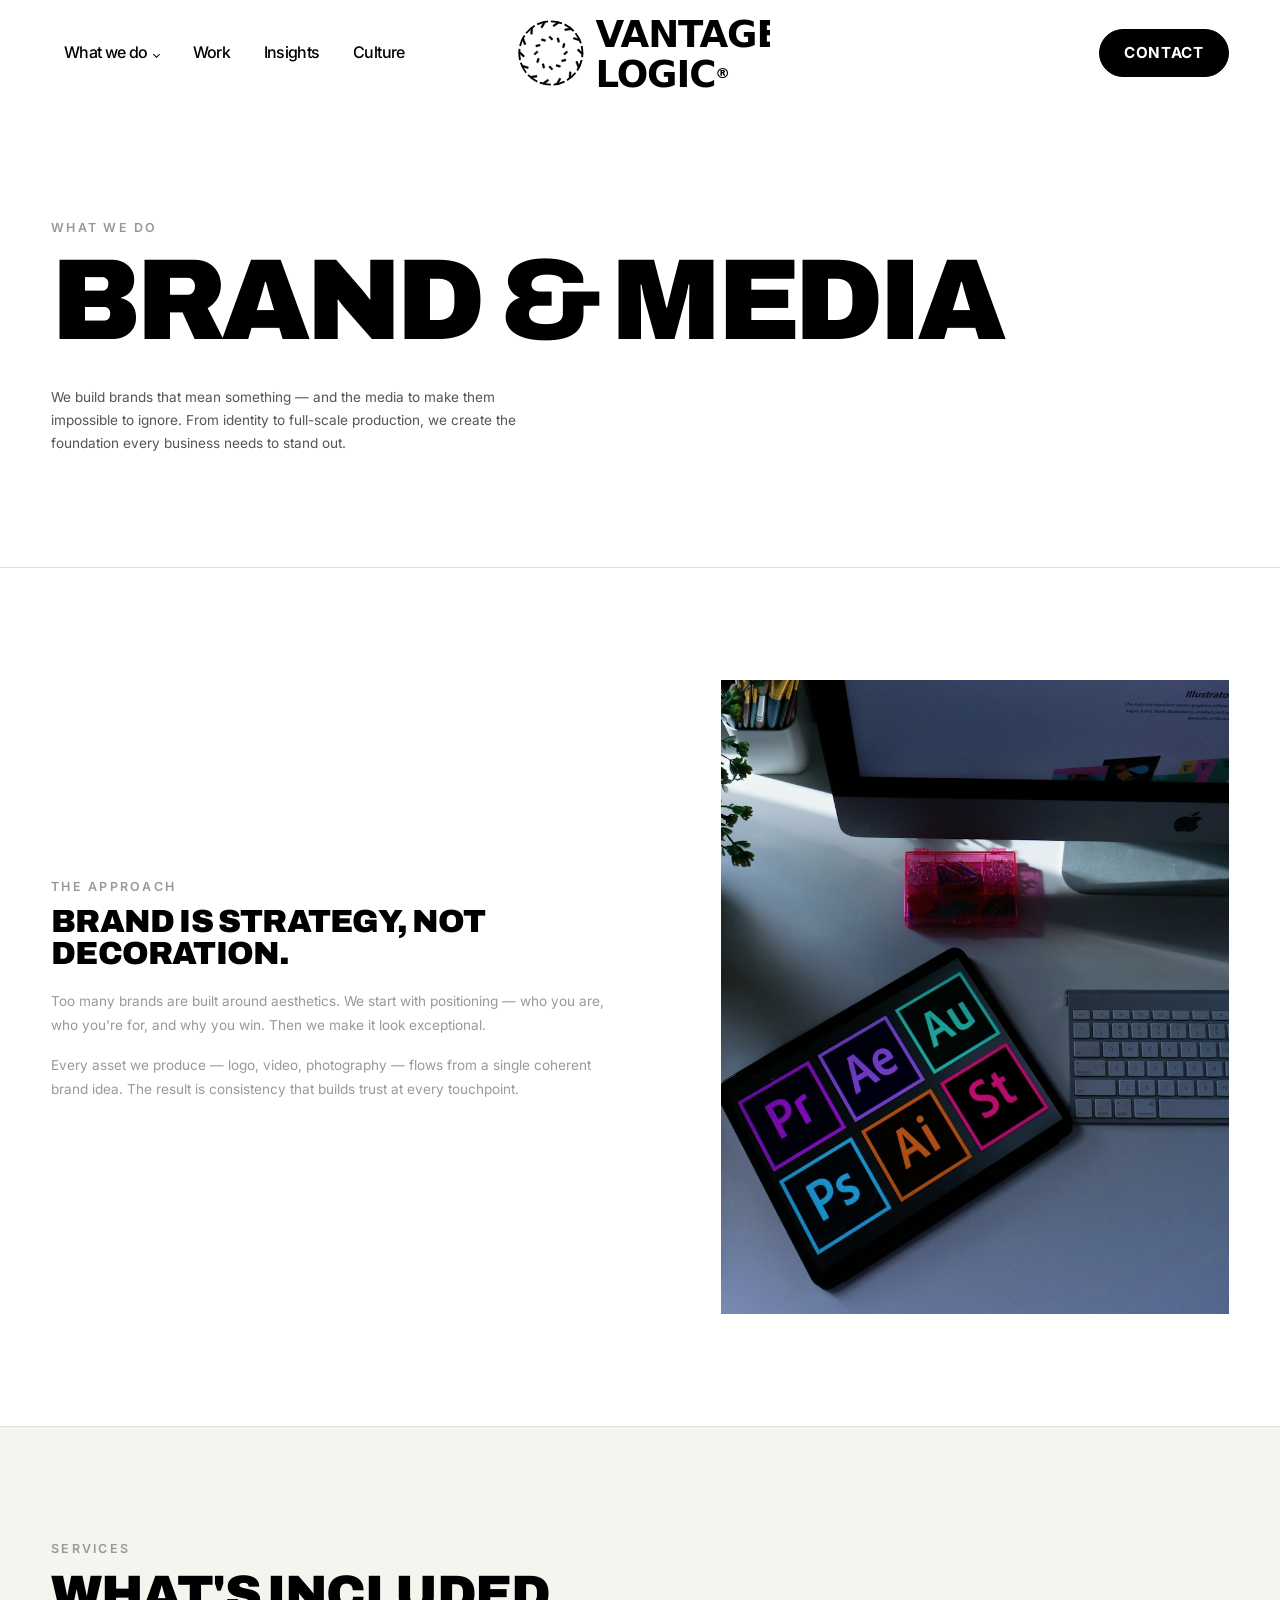
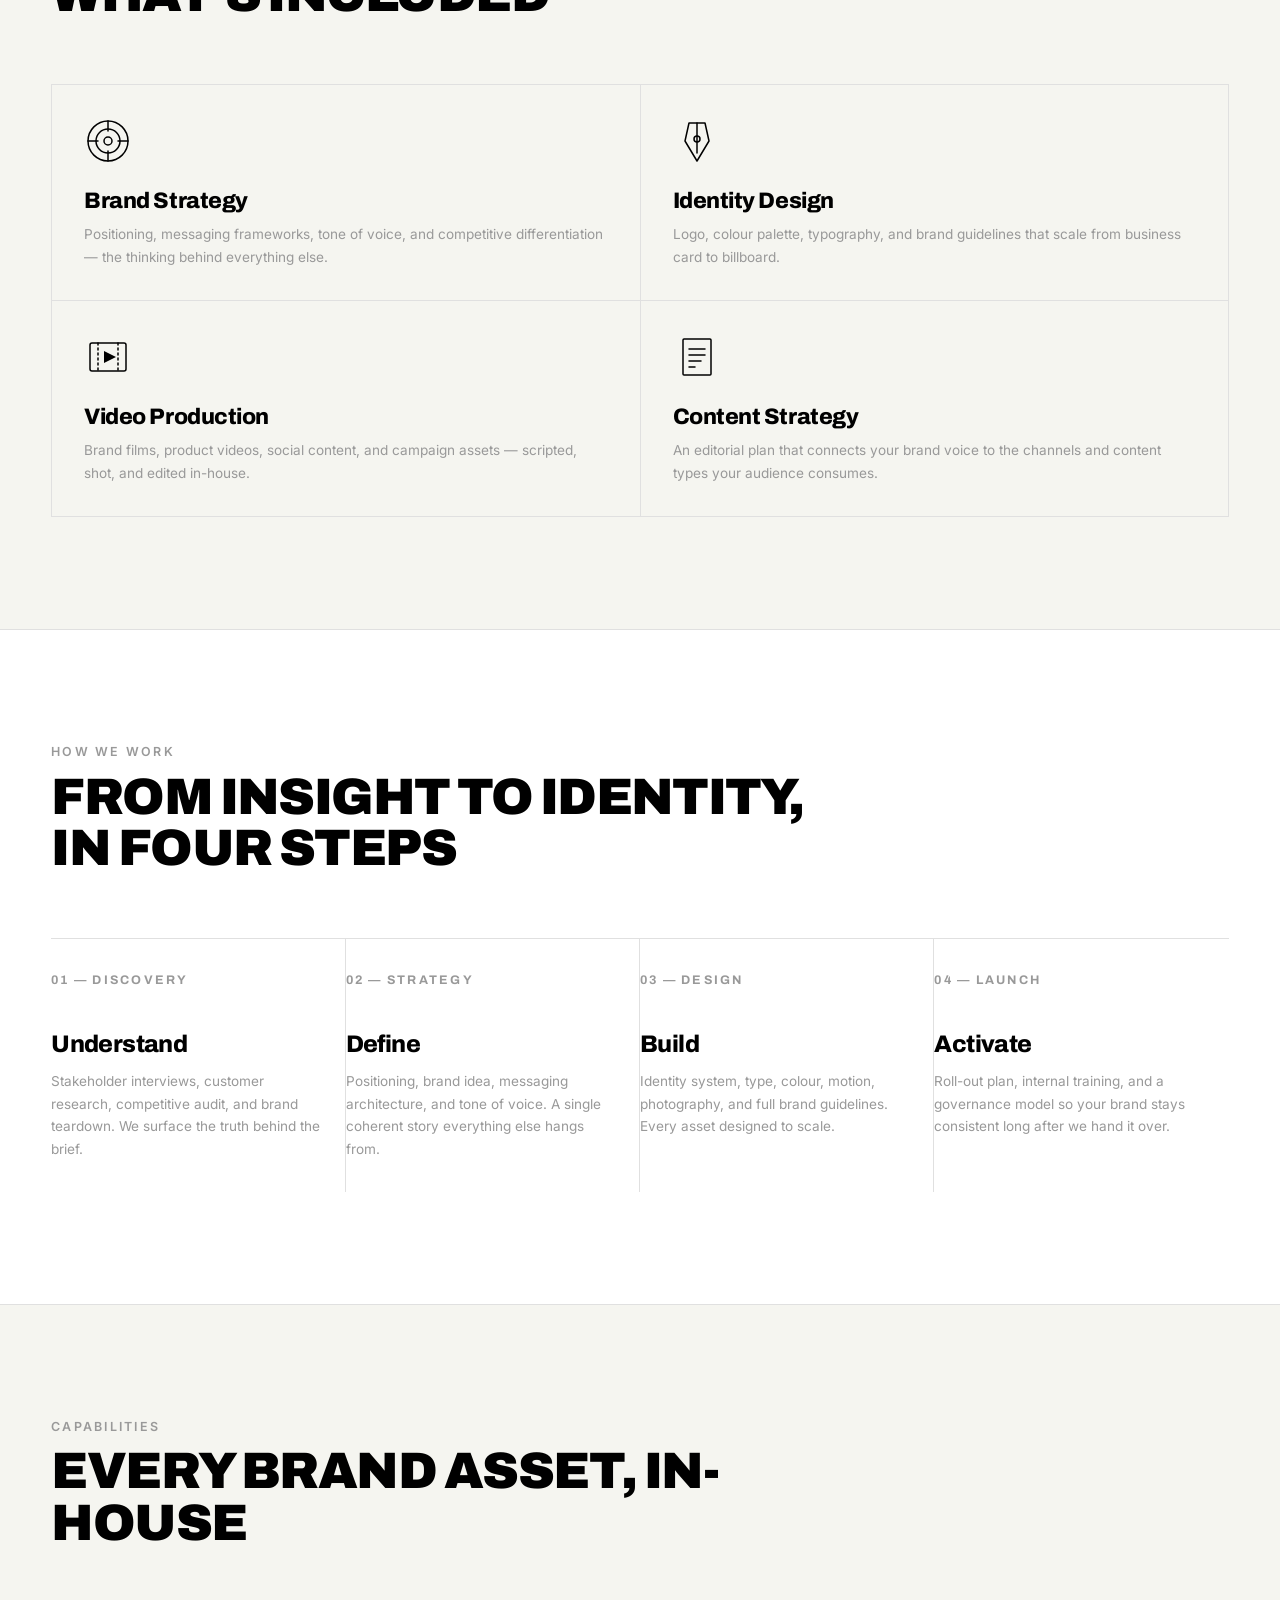
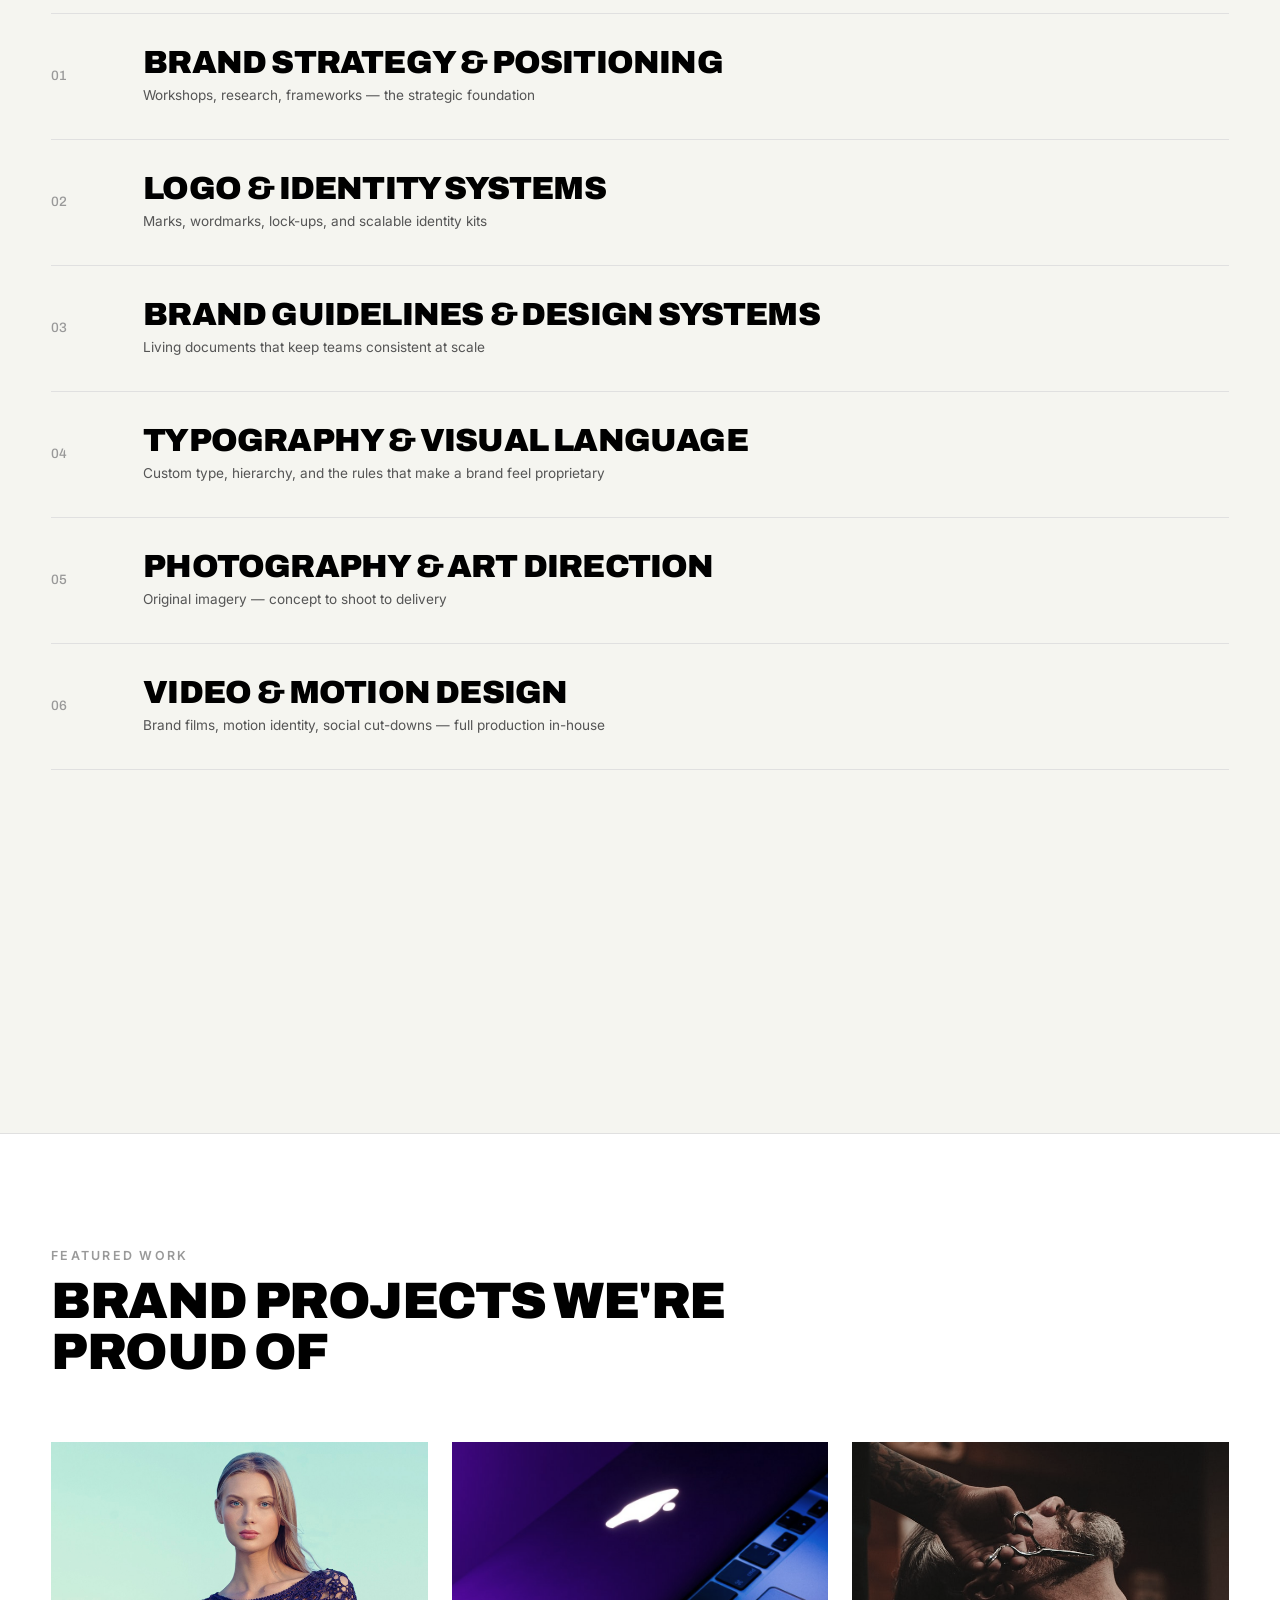
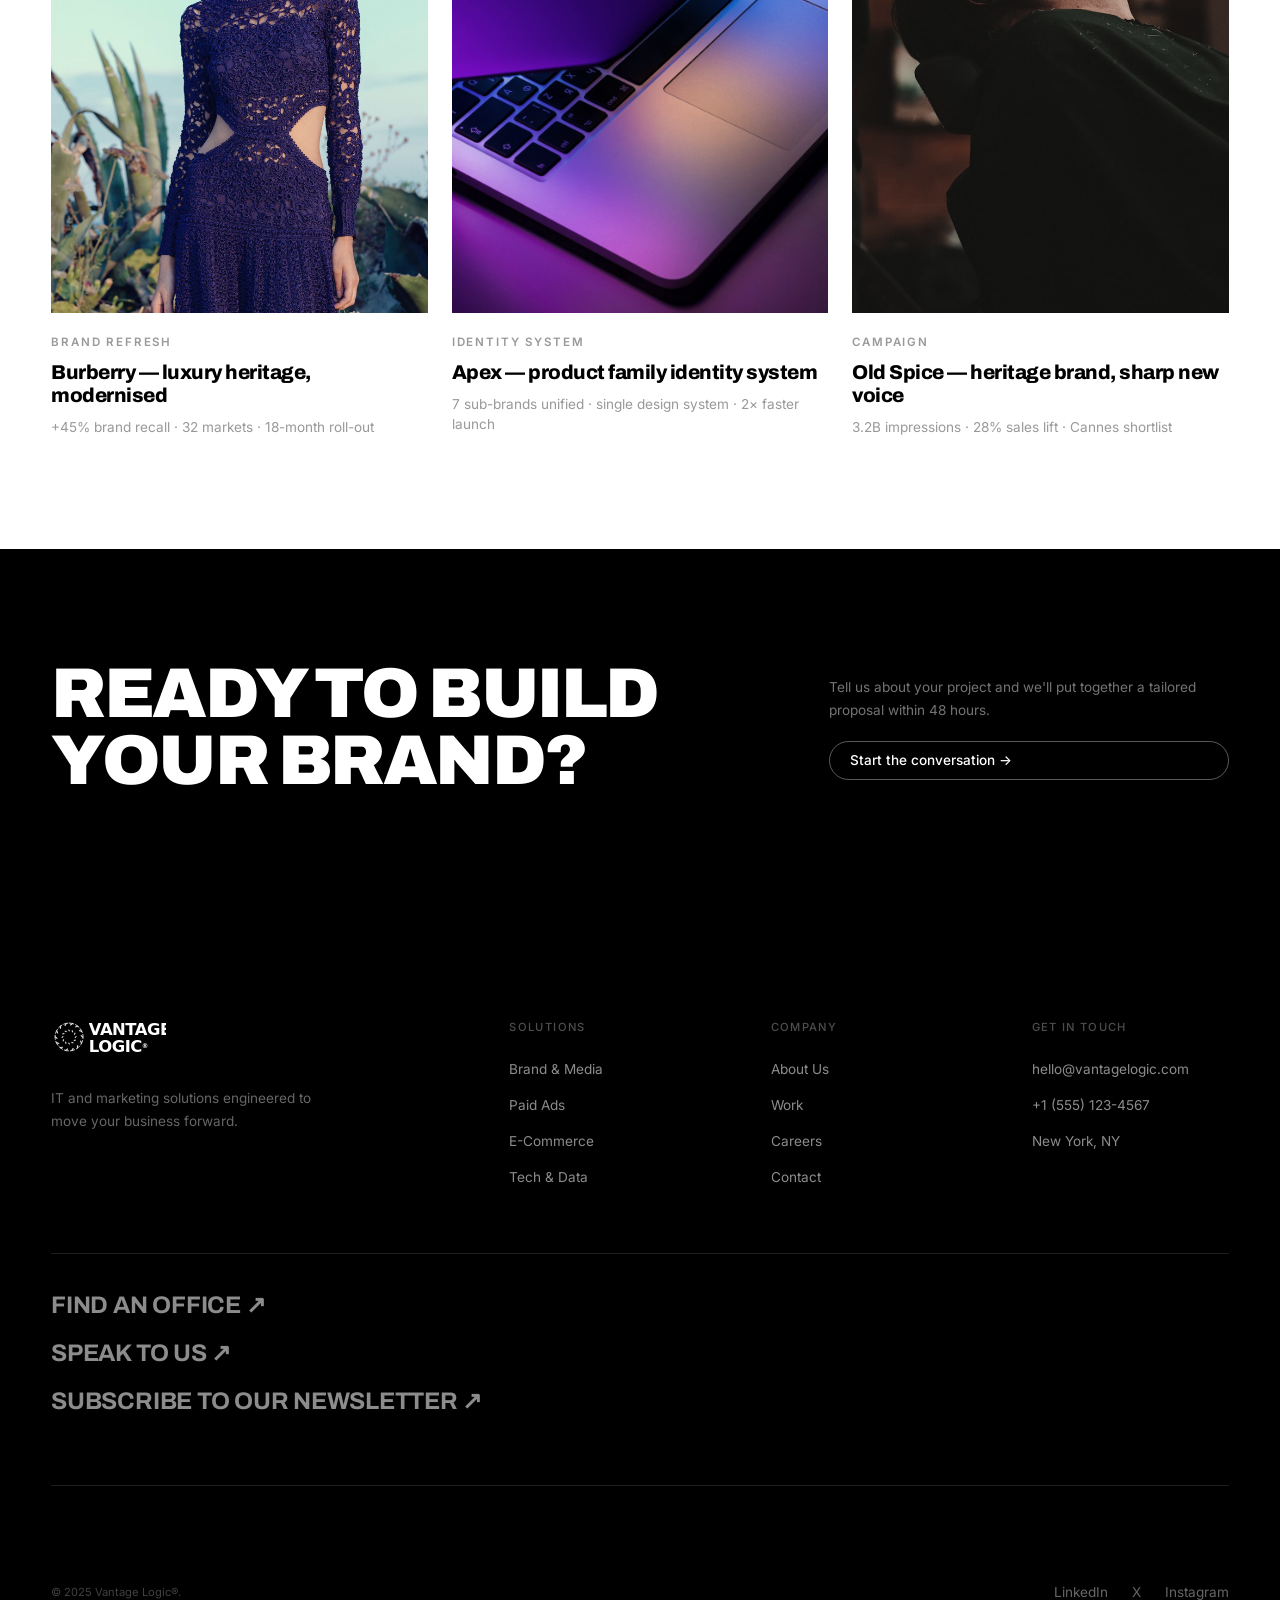
==== commit fee08d01: "Rework Brand & Media service page Replace placeholder emoji icons with inline SVG stroke icons and a" ====
--- a/pages/brand-media.html
+++ b/pages/brand-media.html
@@ -5,23 +5,12 @@
   <meta name="theme-color" content="#ffffff" />
   <meta name="color-scheme" content="light" />
   <title>Brand & Media | Vantage Logic®</title>
+  <meta name="description" content="Vantage Logic — brand strategy, identity design, video production and content for ambitious businesses." />
   <link rel="icon" type="image/png" href="../assets/images/favicon.png" />
   <link rel="preconnect" href="https://fonts.googleapis.com">
   <link rel="preconnect" href="https://fonts.gstatic.com" crossorigin>
   <link rel="stylesheet" href="https://fonts.googleapis.com/css2?family=Inter:wght@300;400;500;600&family=Archivo:ital,wght@0,400;0,500;0,600;0,700;0,800;0,900;1,400;1,800&display=swap">
   <link rel="stylesheet" href="../css/main.css" />
-  <style>
-    .service-grid{display:grid;grid-template-columns:repeat(2,1fr);gap:0;border:1px solid var(--c-border)}
-    .service-card{padding:var(--sp-md);border-right:1px solid var(--c-border);border-bottom:1px solid var(--c-border)}
-    .service-card:nth-child(even){border-right:none}
-    .service-card:nth-last-child(-n+2){border-bottom:none}
-    .service-icon{font-size:2rem;margin-bottom:1rem}
-    .service-name{font-family:var(--f-display);font-size:var(--t-lg);font-weight:800;letter-spacing:-0.02em;margin-bottom:0.5rem;text-transform:uppercase}
-    .service-desc{font-size:var(--t-sm);color:var(--c-text-mid);line-height:1.7}
-    .approach-grid{display:grid;grid-template-columns:1fr 1fr;gap:var(--sp-xl);align-items:center}
-    .approach-visual{aspect-ratio:4/3;display:flex;align-items:center;justify-content:center;font-size:6rem}
-    @media(max-width:900px){.service-grid{grid-template-columns:1fr}.service-card{border-right:none}.service-card:nth-last-child(-n+2){border-bottom:1px solid var(--c-border)}.service-card:last-child{border-bottom:none}.approach-grid{grid-template-columns:1fr}}
-  </style>
 </head>
 <body>
 <div id="page-loader"><div class="loader-inner"><div style="font-family:Archivo,sans-serif;font-weight:900;font-size:1.1rem;letter-spacing:0.06em;color:#000;">VANTAGE LOGIC®</div><div class="loader-track"><div class="loader-fill"></div></div></div></div>
@@ -49,37 +38,232 @@
 
 <section class="page-hero">
   <div class="wrap">
-    <p class="upper light" style="margin-bottom:1rem;font-size:var(--t-xs);" data-reveal>What we do</p>
+    <span class="svc-eyebrow" data-reveal>What we do</span>
     <h1 class="page-hl" data-reveal>Brand &amp; Media</h1>
     <p class="page-sub" data-reveal>We build brands that mean something — and the media to make them impossible to ignore. From identity to full-scale production, we create the foundation every business needs to stand out.</p>
   </div>
 </section>
 
+<!-- ========== APPROACH ========== -->
 <section class="section border-b">
   <div class="wrap">
-    <div class="approach-grid" data-reveal>
-      <div>
-        <p class="upper light" style="margin-bottom:1rem;font-size:var(--t-xs);">The approach</p>
-        <h2 class="t-xl" style="text-transform:uppercase;margin-bottom:var(--sp-md);">Brand is strategy, not decoration.</h2>
-        <p style="color:var(--c-text-mid);line-height:1.8;margin-bottom:1rem;font-size:var(--t-sm);">Too many brands are built around aesthetics. We start with positioning — who you are, who you're for, and why you win. Then we make it look exceptional.</p>
-        <p style="color:var(--c-text-mid);line-height:1.8;font-size:var(--t-sm);">Every asset we produce — logo, video, photography — flows from a single coherent brand idea. The result is consistency that builds trust at every touchpoint.</p>
-      </div>
-      <div class="approach-visual" style="background:linear-gradient(135deg,#111,#2a1a3e);">🎨</div>
-    </div>
-  </div>
-</section>
-
+    <div class="svc-approach" data-reveal>
+      <div class="svc-approach-text">
+        <span class="svc-eyebrow">The approach</span>
+        <h2 class="t-xl" style="text-transform:uppercase;">Brand is strategy, not decoration.</h2>
+        <p>Too many brands are built around aesthetics. We start with positioning — who you are, who you're for, and why you win. Then we make it look exceptional.</p>
+        <p>Every asset we produce — logo, video, photography — flows from a single coherent brand idea. The result is consistency that builds trust at every touchpoint.</p>
+      </div>
+      <div class="svc-approach-img">
+        <img src="../assets/images/features/branding.jpg" alt="Designer working on brand identity boards" loading="lazy" decoding="async" />
+      </div>
+    </div>
+  </div>
+</section>
+
+<!-- ========== SERVICES (4 cards with SVG icons) ========== -->
 <section class="section border-b off">
   <div class="wrap">
-    <div style="margin-bottom:var(--sp-lg);" data-reveal>
-      <p class="upper light" style="margin-bottom:0.5rem;font-size:var(--t-xs);">Services</p>
+    <div class="svc-head" data-reveal>
+      <span class="svc-eyebrow">Services</span>
       <h2 class="t-2xl">What's included</h2>
     </div>
-    <div class="service-grid" data-stagger>
-      <div class="service-card"><div class="service-icon">🎨</div><div class="service-name">Brand Strategy</div><div class="service-desc">Positioning, messaging frameworks, tone of voice, and competitive differentiation — the thinking behind everything else.</div></div>
-      <div class="service-card"><div class="service-icon">✏️</div><div class="service-name">Identity Design</div><div class="service-desc">Logo, colour palette, typography, and brand guidelines that scale from business card to billboard.</div></div>
-      <div class="service-card"><div class="service-icon">🎬</div><div class="service-name">Video Production</div><div class="service-desc">Brand films, product videos, social content, and campaign assets — scripted, shot, and edited in-house.</div></div>
-      <div class="service-card"><div class="service-icon">📸</div><div class="service-name">Content Strategy</div><div class="service-desc">An editorial plan that connects your brand voice to the channels and content types your audience consumes.</div></div>
+    <div class="svc-services" data-stagger>
+      <div class="svc-card">
+        <div class="svc-card-icon">
+          <svg viewBox="0 0 48 48" fill="none" stroke="currentColor" stroke-width="1.5" stroke-linecap="round" stroke-linejoin="round" aria-hidden="true">
+            <circle cx="24" cy="24" r="20"/>
+            <circle cx="24" cy="24" r="12"/>
+            <circle cx="24" cy="24" r="4"/>
+            <line x1="24" y1="4" x2="24" y2="14"/>
+            <line x1="24" y1="34" x2="24" y2="44"/>
+            <line x1="4" y1="24" x2="14" y2="24"/>
+            <line x1="34" y1="24" x2="44" y2="24"/>
+          </svg>
+        </div>
+        <h3 class="svc-card-name">Brand Strategy</h3>
+        <p class="svc-card-desc">Positioning, messaging frameworks, tone of voice, and competitive differentiation — the thinking behind everything else.</p>
+      </div>
+      <div class="svc-card">
+        <div class="svc-card-icon">
+          <svg viewBox="0 0 48 48" fill="none" stroke="currentColor" stroke-width="1.5" stroke-linecap="round" stroke-linejoin="round" aria-hidden="true">
+            <path d="M16 6 L32 6 L36 24 L24 44 L12 24 Z"/>
+            <line x1="24" y1="6" x2="24" y2="36"/>
+            <circle cx="24" cy="22" r="3"/>
+          </svg>
+        </div>
+        <h3 class="svc-card-name">Identity Design</h3>
+        <p class="svc-card-desc">Logo, colour palette, typography, and brand guidelines that scale from business card to billboard.</p>
+      </div>
+      <div class="svc-card">
+        <div class="svc-card-icon">
+          <svg viewBox="0 0 48 48" fill="none" stroke="currentColor" stroke-width="1.5" stroke-linecap="round" stroke-linejoin="round" aria-hidden="true">
+            <rect x="6" y="10" width="36" height="28" rx="2"/>
+            <polygon points="20,18 32,24 20,30" fill="currentColor" stroke="none"/>
+            <line x1="14" y1="10" x2="14" y2="38" stroke-dasharray="2 3"/>
+            <line x1="34" y1="10" x2="34" y2="38" stroke-dasharray="2 3"/>
+          </svg>
+        </div>
+        <h3 class="svc-card-name">Video Production</h3>
+        <p class="svc-card-desc">Brand films, product videos, social content, and campaign assets — scripted, shot, and edited in-house.</p>
+      </div>
+      <div class="svc-card">
+        <div class="svc-card-icon">
+          <svg viewBox="0 0 48 48" fill="none" stroke="currentColor" stroke-width="1.5" stroke-linecap="round" stroke-linejoin="round" aria-hidden="true">
+            <rect x="10" y="6" width="28" height="36" rx="1"/>
+            <line x1="16" y1="16" x2="32" y2="16"/>
+            <line x1="16" y1="22" x2="32" y2="22"/>
+            <line x1="16" y1="28" x2="28" y2="28"/>
+            <line x1="16" y1="34" x2="22" y2="34"/>
+          </svg>
+        </div>
+        <h3 class="svc-card-name">Content Strategy</h3>
+        <p class="svc-card-desc">An editorial plan that connects your brand voice to the channels and content types your audience consumes.</p>
+      </div>
+    </div>
+  </div>
+</section>
+
+<!-- ========== PROCESS (4 numbered steps) ========== -->
+<section class="section border-b">
+  <div class="wrap">
+    <div class="svc-head" data-reveal>
+      <span class="svc-eyebrow">How we work</span>
+      <h2 class="t-2xl">From insight to identity, in four steps</h2>
+    </div>
+    <div class="svc-process" data-stagger>
+      <div class="svc-step">
+        <div class="svc-step-num">01 — Discovery</div>
+        <h3 class="svc-step-name">Understand</h3>
+        <p class="svc-step-desc">Stakeholder interviews, customer research, competitive audit, and brand teardown. We surface the truth behind the brief.</p>
+      </div>
+      <div class="svc-step">
+        <div class="svc-step-num">02 — Strategy</div>
+        <h3 class="svc-step-name">Define</h3>
+        <p class="svc-step-desc">Positioning, brand idea, messaging architecture, and tone of voice. A single coherent story everything else hangs from.</p>
+      </div>
+      <div class="svc-step">
+        <div class="svc-step-num">03 — Design</div>
+        <h3 class="svc-step-name">Build</h3>
+        <p class="svc-step-desc">Identity system, type, colour, motion, photography, and full brand guidelines. Every asset designed to scale.</p>
+      </div>
+      <div class="svc-step">
+        <div class="svc-step-num">04 — Launch</div>
+        <h3 class="svc-step-name">Activate</h3>
+        <p class="svc-step-desc">Roll-out plan, internal training, and a governance model so your brand stays consistent long after we hand it over.</p>
+      </div>
+    </div>
+  </div>
+</section>
+
+<!-- ========== CAPABILITIES (list with hover photos) ========== -->
+<section class="section border-b off">
+  <div class="wrap">
+    <div class="svc-head" data-reveal>
+      <span class="svc-eyebrow">Capabilities</span>
+      <h2 class="t-2xl">Every brand asset, in-house</h2>
+    </div>
+    <div class="solutions-list" data-stagger>
+      <a href="#" class="solution-item">
+        <span class="solution-num">01</span>
+        <div class="solution-body">
+          <div class="solution-name">Brand strategy &amp; positioning</div>
+          <div class="solution-sub">Workshops, research, frameworks — the strategic foundation</div>
+        </div>
+        <img src="../assets/images/solutions/brand.jpg" alt="Strategy workspace" class="solution-hover-img" loading="lazy" decoding="async" />
+      </a>
+      <a href="#" class="solution-item">
+        <span class="solution-num">02</span>
+        <div class="solution-body">
+          <div class="solution-name">Logo &amp; identity systems</div>
+          <div class="solution-sub">Marks, wordmarks, lock-ups, and scalable identity kits</div>
+        </div>
+        <img src="../assets/images/features/branding.jpg" alt="Identity design boards" class="solution-hover-img" loading="lazy" decoding="async" />
+      </a>
+      <a href="#" class="solution-item">
+        <span class="solution-num">03</span>
+        <div class="solution-body">
+          <div class="solution-name">Brand guidelines &amp; design systems</div>
+          <div class="solution-sub">Living documents that keep teams consistent at scale</div>
+        </div>
+        <img src="../assets/images/culture/it-certified.jpg" alt="Organised brand documentation" class="solution-hover-img" loading="lazy" decoding="async" />
+      </a>
+      <a href="#" class="solution-item">
+        <span class="solution-num">04</span>
+        <div class="solution-body">
+          <div class="solution-name">Typography &amp; visual language</div>
+          <div class="solution-sub">Custom type, hierarchy, and the rules that make a brand feel proprietary</div>
+        </div>
+        <img src="../assets/images/cases/apple.jpg" alt="Typography sample" class="solution-hover-img" loading="lazy" decoding="async" />
+      </a>
+      <a href="#" class="solution-item">
+        <span class="solution-num">05</span>
+        <div class="solution-body">
+          <div class="solution-name">Photography &amp; art direction</div>
+          <div class="solution-sub">Original imagery — concept to shoot to delivery</div>
+        </div>
+        <img src="../assets/images/cases/burberry.jpg" alt="Brand photography" class="solution-hover-img" loading="lazy" decoding="async" />
+      </a>
+      <a href="#" class="solution-item">
+        <span class="solution-num">06</span>
+        <div class="solution-body">
+          <div class="solution-name">Video &amp; motion design</div>
+          <div class="solution-sub">Brand films, motion identity, social cut-downs — full production in-house</div>
+        </div>
+        <img src="../assets/images/cases/dunkin.jpg" alt="Video production set" class="solution-hover-img" loading="lazy" decoding="async" />
+      </a>
+      <a href="#" class="solution-item">
+        <span class="solution-num">07</span>
+        <div class="solution-body">
+          <div class="solution-name">Campaign concept &amp; execution</div>
+          <div class="solution-sub">Big ideas — from headline to hero asset to channel mix</div>
+        </div>
+        <img src="../assets/images/cases/oldspice.jpg" alt="Campaign creative" class="solution-hover-img" loading="lazy" decoding="async" />
+      </a>
+      <a href="#" class="solution-item">
+        <span class="solution-num">08</span>
+        <div class="solution-body">
+          <div class="solution-name">Content strategy &amp; editorial</div>
+          <div class="solution-sub">A plan for what to say, where, and when — built around your audience</div>
+        </div>
+        <img src="../assets/images/solutions/marketing.jpg" alt="Editorial calendar" class="solution-hover-img" loading="lazy" decoding="async" />
+      </a>
+    </div>
+  </div>
+</section>
+
+<!-- ========== FEATURED WORK ========== -->
+<section class="section">
+  <div class="wrap">
+    <div class="svc-head" data-reveal>
+      <span class="svc-eyebrow">Featured work</span>
+      <h2 class="t-2xl">Brand projects we're proud of</h2>
+    </div>
+    <div class="svc-work-grid" data-stagger>
+      <a href="#" class="svc-work-card">
+        <div class="svc-work-img-wrap">
+          <img src="../assets/images/cases/burberry.jpg" alt="Burberry brand refresh" loading="lazy" decoding="async" />
+        </div>
+        <div class="svc-work-cat">Brand Refresh</div>
+        <h3 class="svc-work-title">Burberry — luxury heritage, modernised</h3>
+        <p class="svc-work-stat">+45% brand recall · 32 markets · 18-month roll-out</p>
+      </a>
+      <a href="#" class="svc-work-card">
+        <div class="svc-work-img-wrap">
+          <img src="../assets/images/cases/apple.jpg" alt="Apple identity work" loading="lazy" decoding="async" />
+        </div>
+        <div class="svc-work-cat">Identity System</div>
+        <h3 class="svc-work-title">Apex — product family identity system</h3>
+        <p class="svc-work-stat">7 sub-brands unified · single design system · 2× faster launch</p>
+      </a>
+      <a href="#" class="svc-work-card">
+        <div class="svc-work-img-wrap">
+          <img src="../assets/images/cases/oldspice.jpg" alt="Old Spice campaign work" loading="lazy" decoding="async" />
+        </div>
+        <div class="svc-work-cat">Campaign</div>
+        <h3 class="svc-work-title">Old Spice — heritage brand, sharp new voice</h3>
+        <p class="svc-work-stat">3.2B impressions · 28% sales lift · Cannes shortlist</p>
+      </a>
     </div>
   </div>
 </section>
--- a/css/main.css
+++ b/css/main.css
@@ -955,39 +955,250 @@
 @keyframes marquee { from{transform:translateX(0)} to{transform:translateX(-50%)} }
 
 /* ============================================================
-   INSIGHTS — DEPT 4-col grid
-   ============================================================ */
+   INSIGHTS — "On our mind" — 1 featured + 3 stacked
+   ============================================================ */
+.insights-section { padding-block:var(--sp-xl); }
 .insights-header {
   display:flex; align-items:flex-end; justify-content:space-between;
   margin-bottom:var(--sp-lg); flex-wrap:wrap; gap:1rem;
+  border-bottom:1px solid var(--c-border); padding-bottom:1.25rem;
+}
+.insights-eyebrow {
+  display:block; font-size:0.78rem; font-weight:600; letter-spacing:0.18em;
+  text-transform:uppercase; color:var(--c-text-light); margin-bottom:0.45rem;
 }
 .insights-grid {
-  display:grid; grid-template-columns:repeat(4,1fr); gap:1.5rem;
-}
-.insight-card { display:block; }
-.insight-img-wrap { overflow:hidden; margin-bottom:1rem; }
+  display:grid; grid-template-columns:1.15fr 1fr; gap:2.5rem;
+  align-items:start;
+}
+.insight-list { display:flex; flex-direction:column; gap:1.5rem; }
+
+.insight-card {
+  display:block; text-decoration:none; color:inherit;
+}
+.insight-img-wrap {
+  position:relative; overflow:hidden;
+  background:var(--c-bg-off);
+}
 .insight-img {
-  width:100%; aspect-ratio:4/3;
+  width:100%; height:100%;
   object-fit:cover; display:block;
-  background:var(--c-bg-off);
-  transition:transform 0.6s var(--ease);
-}
-.insight-card:hover .insight-img { transform:scale(1.04); }
-.insight-type {
-  font-size:var(--t-xs); font-weight:500; margin-bottom:0.3rem;
-}
-.insight-cat {
+  filter:grayscale(100%) contrast(1.05);
+  transform:scale(1.01);
+  transition:filter 0.7s var(--ease), transform 0.9s var(--ease);
+}
+.insight-card:hover .insight-img {
+  filter:grayscale(0%) contrast(1);
+  transform:scale(1.06);
+}
+.insight-tag {
+  position:absolute; top:1rem; left:1rem; z-index:2;
+  font-size:0.7rem; font-weight:600; letter-spacing:0.14em;
+  text-transform:uppercase; color:#fff;
+  padding:0.4rem 0.7rem; background:rgba(0,0,0,0.55);
+  backdrop-filter:blur(6px); border-radius:2px;
+}
+.insight-body { display:flex; flex-direction:column; gap:0.7rem; }
+.insight-meta {
+  display:flex; align-items:center; flex-wrap:wrap; gap:0.55rem;
+  font-size:0.78rem; font-weight:500; letter-spacing:0.02em;
+  color:var(--c-text-light);
+}
+.insight-meta .dot {
+  width:3px; height:3px; border-radius:50%;
+  background:var(--c-text-light); opacity:0.6;
+}
+.insight-title {
+  font-family:var(--f-display); font-weight:700;
+  letter-spacing:-0.025em; line-height:1.15;
+  text-transform:none; margin:0;
+  background-image:linear-gradient(currentColor, currentColor);
+  background-position:0 100%; background-repeat:no-repeat;
+  background-size:0% 1px;
+  transition:background-size 0.45s var(--ease);
+  display:inline;
+}
+.insight-card:hover .insight-title { background-size:100% 1px; }
+.insight-excerpt {
+  font-size:var(--t-sm); color:var(--c-text-light);
+  line-height:1.55; max-width:54ch;
+}
+.insight-read {
+  display:inline-flex; align-items:center; gap:0.4rem;
+  font-size:0.85rem; font-weight:600;
+  letter-spacing:0.02em; color:var(--c-text);
+  margin-top:0.3rem;
+}
+.insight-read .arr {
   display:inline-block;
-  font-size:var(--t-xs); color:var(--c-text-light); margin-bottom:0.5rem;
-}
-.insight-cat::before { content:'( '; }
-.insight-cat::after { content:' )'; }
-.insight-title {
-  font-family:var(--f-display); font-size:var(--t-md); font-weight:700;
-  letter-spacing:-0.02em; line-height:1.2; transition:opacity 0.2s;
+  transition:transform 0.4s var(--ease);
+}
+.insight-card:hover .insight-read .arr { transform:translateX(6px); }
+
+/* Featured (left, large) */
+.insight-card--featured .insight-img-wrap { aspect-ratio:4/3; margin-bottom:1.5rem; }
+.insight-card--featured .insight-title { font-size:clamp(1.4rem, 1vw + 1.1rem, 1.85rem); }
+
+/* Row (right column, image + text side-by-side) */
+.insight-card--row {
+  display:grid; grid-template-columns:160px 1fr; gap:1.2rem;
+  padding-bottom:1.5rem; border-bottom:1px solid var(--c-border);
+}
+.insight-card--row:last-child { border-bottom:none; padding-bottom:0; }
+.insight-card--row .insight-img-wrap { aspect-ratio:4/3; }
+.insight-card--row .insight-title {
+  font-size:clamp(0.95rem, 0.4vw + 0.9rem, 1.1rem);
+}
+.insight-card--row .insight-body { gap:0.5rem; }
+
+/* ============================================================
+   SERVICE PAGES (brand-media, paid-ads, ecommerce, web-software)
+   ============================================================ */
+.svc-eyebrow {
+  display:block; font-size:0.78rem; font-weight:600; letter-spacing:0.18em;
+  text-transform:uppercase; color:var(--c-text-light); margin-bottom:0.6rem;
+}
+.svc-head { margin-bottom:var(--sp-lg); max-width:760px; }
+.svc-head h2 { margin:0; }
+
+/* Approach — 2-col text + image */
+.svc-approach {
+  display:grid; grid-template-columns:1.1fr 1fr; gap:var(--sp-xl);
+  align-items:center;
+}
+.svc-approach-text { max-width:560px; }
+.svc-approach-text h2 { margin-bottom:1.25rem; }
+.svc-approach-text p {
+  color:var(--c-text-light); line-height:1.75; font-size:var(--t-sm);
+  margin-bottom:1rem;
+}
+.svc-approach-img {
+  aspect-ratio:4/5; overflow:hidden; background:var(--c-bg-off);
+}
+.svc-approach-img img {
+  width:100%; height:100%; object-fit:cover;
+  filter:grayscale(20%); transform:scale(1.01);
+  transition:filter 0.7s var(--ease), transform 0.9s var(--ease);
+}
+.svc-approach-img:hover img { filter:grayscale(0%); transform:scale(1.04); }
+
+/* Services grid — 4 cards with SVG icons */
+.svc-services {
+  display:grid; grid-template-columns:repeat(2,1fr);
+  border-top:1px solid var(--c-border);
+  border-left:1px solid var(--c-border);
+}
+.svc-card {
+  padding:var(--sp-md);
+  border-right:1px solid var(--c-border);
+  border-bottom:1px solid var(--c-border);
+  transition:background 0.4s var(--ease);
+  display:flex; flex-direction:column;
+}
+.svc-card:hover { background:var(--c-bg-off); }
+.svc-card-icon {
+  width:48px; height:48px; margin-bottom:1.5rem;
+  color:var(--c-text);
+}
+.svc-card-icon svg { width:100%; height:100%; display:block; }
+.svc-card-name {
+  font-family:var(--f-display); font-size:1.4rem; font-weight:800;
+  letter-spacing:-0.02em; line-height:1.1;
+  margin:0 0 0.6rem;
   text-transform:none;
 }
-.insight-card:hover .insight-title { opacity:0.5; }
+.svc-card-desc {
+  font-size:var(--t-sm); color:var(--c-text-light); line-height:1.65;
+  margin:0;
+}
+
+/* Process — 4 numbered steps */
+.svc-process {
+  display:grid; grid-template-columns:repeat(4,1fr);
+  border-top:1px solid var(--c-border);
+}
+.svc-step {
+  padding:var(--sp-md) 1.5rem var(--sp-md) 0;
+  border-right:1px solid var(--c-border);
+  position:relative;
+}
+.svc-step:last-child { border-right:none; padding-right:0; }
+.svc-step-num {
+  font-family:var(--f-display); font-size:0.78rem; font-weight:700;
+  letter-spacing:0.18em; color:var(--c-text-light);
+  margin-bottom:2.5rem; text-transform:uppercase;
+}
+.svc-step-name {
+  font-family:var(--f-display); font-size:1.5rem; font-weight:800;
+  letter-spacing:-0.025em; line-height:1.1;
+  margin:0 0 0.8rem; text-transform:none;
+}
+.svc-step-desc {
+  font-size:var(--t-sm); color:var(--c-text-light); line-height:1.65;
+  margin:0;
+}
+
+/* Featured work — 3 case cards */
+.svc-work-grid {
+  display:grid; grid-template-columns:repeat(3,1fr); gap:1.5rem;
+}
+.svc-work-card {
+  display:block; color:inherit; text-decoration:none;
+}
+.svc-work-img-wrap {
+  aspect-ratio:4/5; overflow:hidden; background:var(--c-bg-off);
+  margin-bottom:1.25rem; position:relative;
+}
+.svc-work-img-wrap img {
+  width:100%; height:100%; object-fit:cover;
+  filter:grayscale(25%); transform:scale(1.01);
+  transition:filter 0.7s var(--ease), transform 0.9s var(--ease);
+}
+.svc-work-card:hover .svc-work-img-wrap img {
+  filter:grayscale(0%); transform:scale(1.06);
+}
+.svc-work-cat {
+  font-size:0.72rem; font-weight:600; letter-spacing:0.16em;
+  text-transform:uppercase; color:var(--c-text-light);
+  margin-bottom:0.6rem;
+}
+.svc-work-title {
+  font-family:var(--f-display); font-size:1.25rem; font-weight:800;
+  letter-spacing:-0.025em; line-height:1.15;
+  margin:0 0 0.6rem; text-transform:none;
+}
+.svc-work-stat {
+  font-size:0.85rem; color:var(--c-text-light); line-height:1.5; margin:0;
+}
+
+/* Service-page responsive */
+@media (max-width:1024px) {
+  .svc-approach { grid-template-columns:1fr; gap:var(--sp-md); }
+  .svc-approach-img { aspect-ratio:16/10; max-height:520px; }
+  .svc-process { grid-template-columns:repeat(2,1fr); }
+  .svc-step:nth-child(2) { border-right:none; }
+  .svc-step:nth-child(1), .svc-step:nth-child(2) {
+    border-bottom:1px solid var(--c-border);
+    padding-bottom:var(--sp-md);
+  }
+  .svc-work-grid { grid-template-columns:1fr 1fr; }
+  .svc-work-grid > :last-child { grid-column:1 / -1; }
+  .svc-work-grid > :last-child .svc-work-img-wrap { aspect-ratio:16/9; }
+}
+@media (max-width:700px) {
+  .svc-services { grid-template-columns:1fr; }
+  .svc-card { border-right:none; }
+  .svc-process { grid-template-columns:1fr; }
+  .svc-step {
+    border-right:none; border-bottom:1px solid var(--c-border);
+    padding:var(--sp-md) 0;
+  }
+  .svc-step:last-child { border-bottom:none; }
+  .svc-step-num { margin-bottom:1rem; }
+  .svc-work-grid { grid-template-columns:1fr; }
+  .svc-work-grid > :last-child { grid-column:auto; }
+  .svc-work-grid > :last-child .svc-work-img-wrap { aspect-ratio:4/5; }
+}
 
 /* ============================================================
    CTA BAND
@@ -1145,7 +1356,9 @@
    ============================================================ */
 /* Tablet — collapse multi-col grids, hide hover-only affordances */
 @media (max-width:1024px) {
-  .grid-4, .insights-grid { grid-template-columns:repeat(2,1fr); }
+  .grid-4 { grid-template-columns:repeat(2,1fr); }
+  .insights-grid { grid-template-columns:1fr; gap:var(--sp-md); }
+  .insight-card--featured .insight-img-wrap { aspect-ratio:16/9; }
   .footer-top { grid-template-columns:1fr 1fr; gap:var(--sp-md); }
   .solution-item { grid-template-columns:48px 1fr; }
   .solution-hover-img { display:none; }
@@ -1184,7 +1397,10 @@
   .nav-logo { justify-self:start; }
   .nav-logo img { height:48px; max-height:48px; }
 
-  .grid-2,.grid-3,.grid-4,.insights-grid { grid-template-columns:1fr; }
+  .grid-2,.grid-3,.grid-4 { grid-template-columns:1fr; }
+  .insight-card--row { grid-template-columns:120px 1fr; gap:0.9rem; }
+  /* On touch — show photos in colour by default */
+  .insight-img { filter:grayscale(0%); }
   .footer-top { grid-template-columns:1fr; gap:var(--sp-md); }
   .footer-bottom { flex-direction:column; text-align:center; }
   .footer-tagline { max-width:none; }
@@ -1233,6 +1449,9 @@
   .team-card:last-child { border-bottom:none; }
   .culture-block { flex:0 0 240px; }
   .culture-label { font-size:1.15rem; }
+  /* Stack insight rows vertically on tiny screens */
+  .insight-card--row { grid-template-columns:1fr; gap:0.7rem; }
+  .insight-card--row .insight-img-wrap { aspect-ratio:16/9; }
   .hero-headline { letter-spacing:-0.04em; }
   .footer-top { padding-bottom:var(--sp-md); }
   .footer-logo-img { height:28px; }
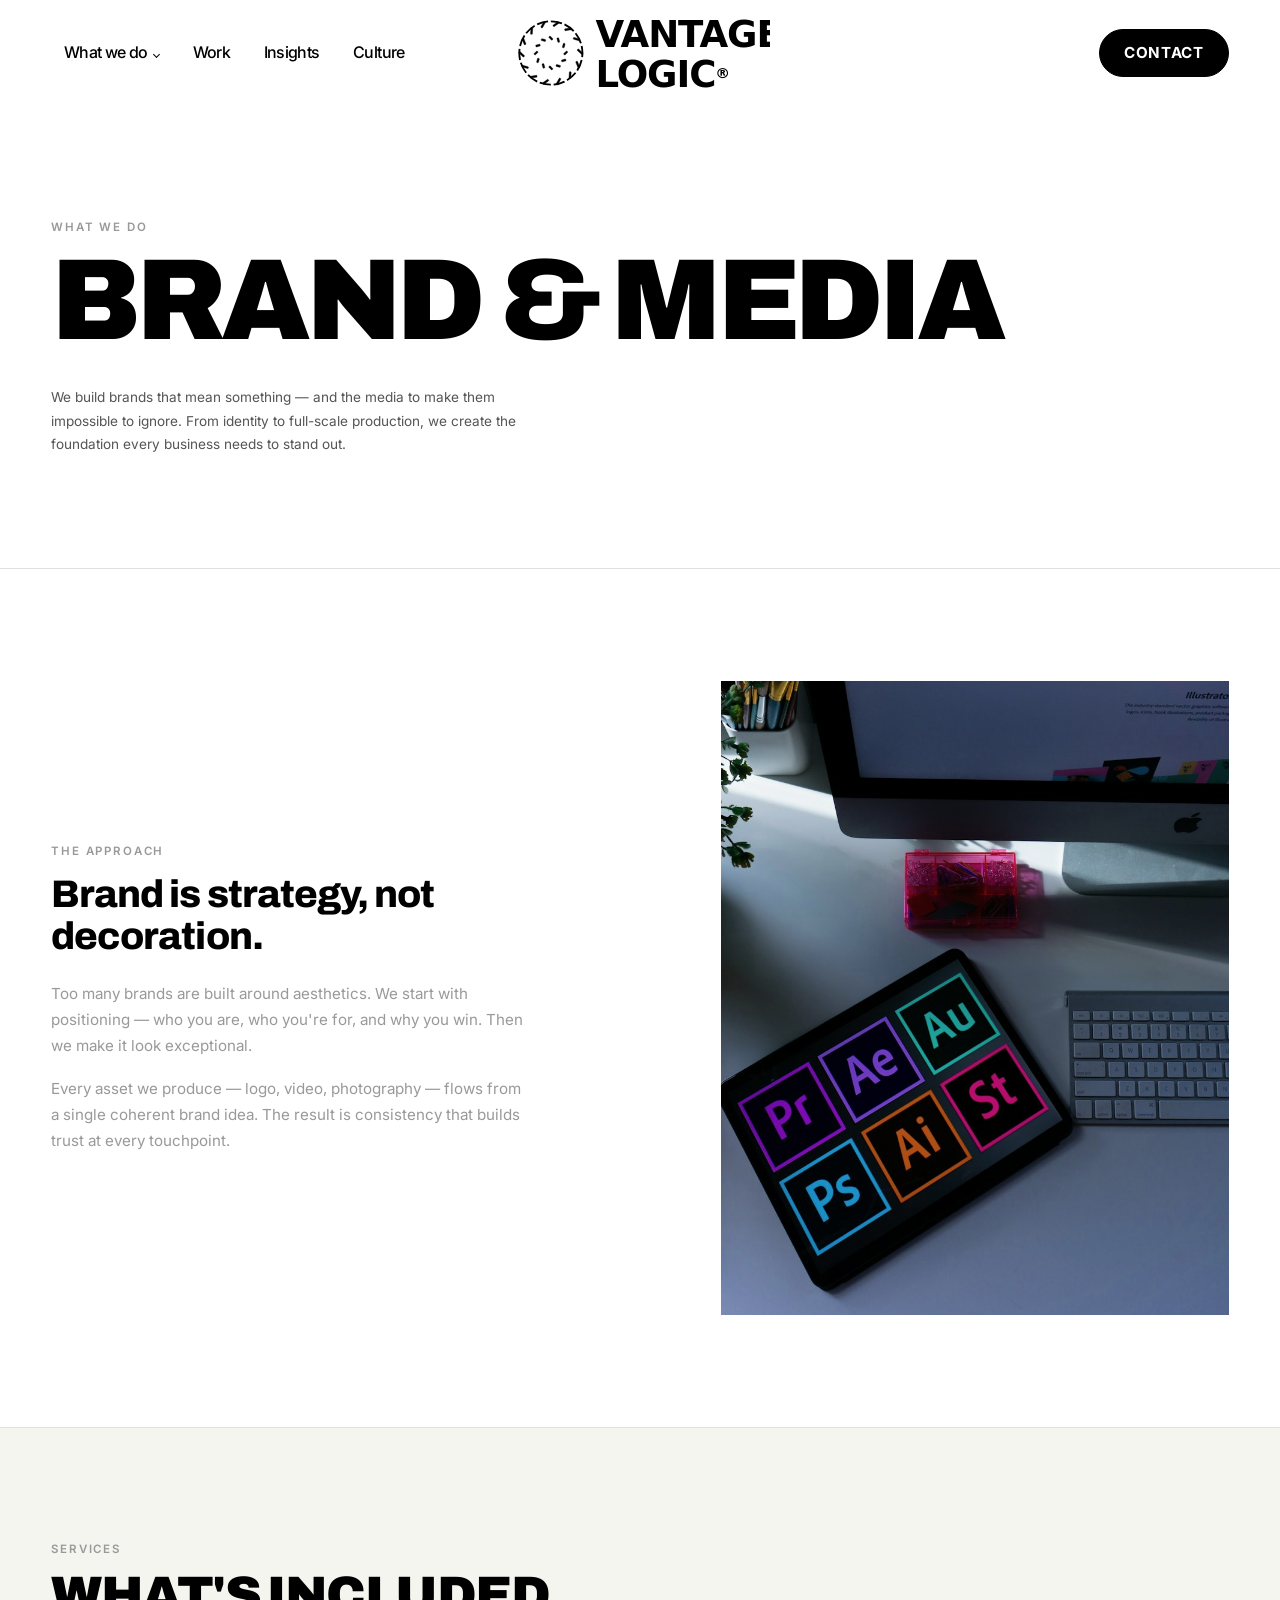
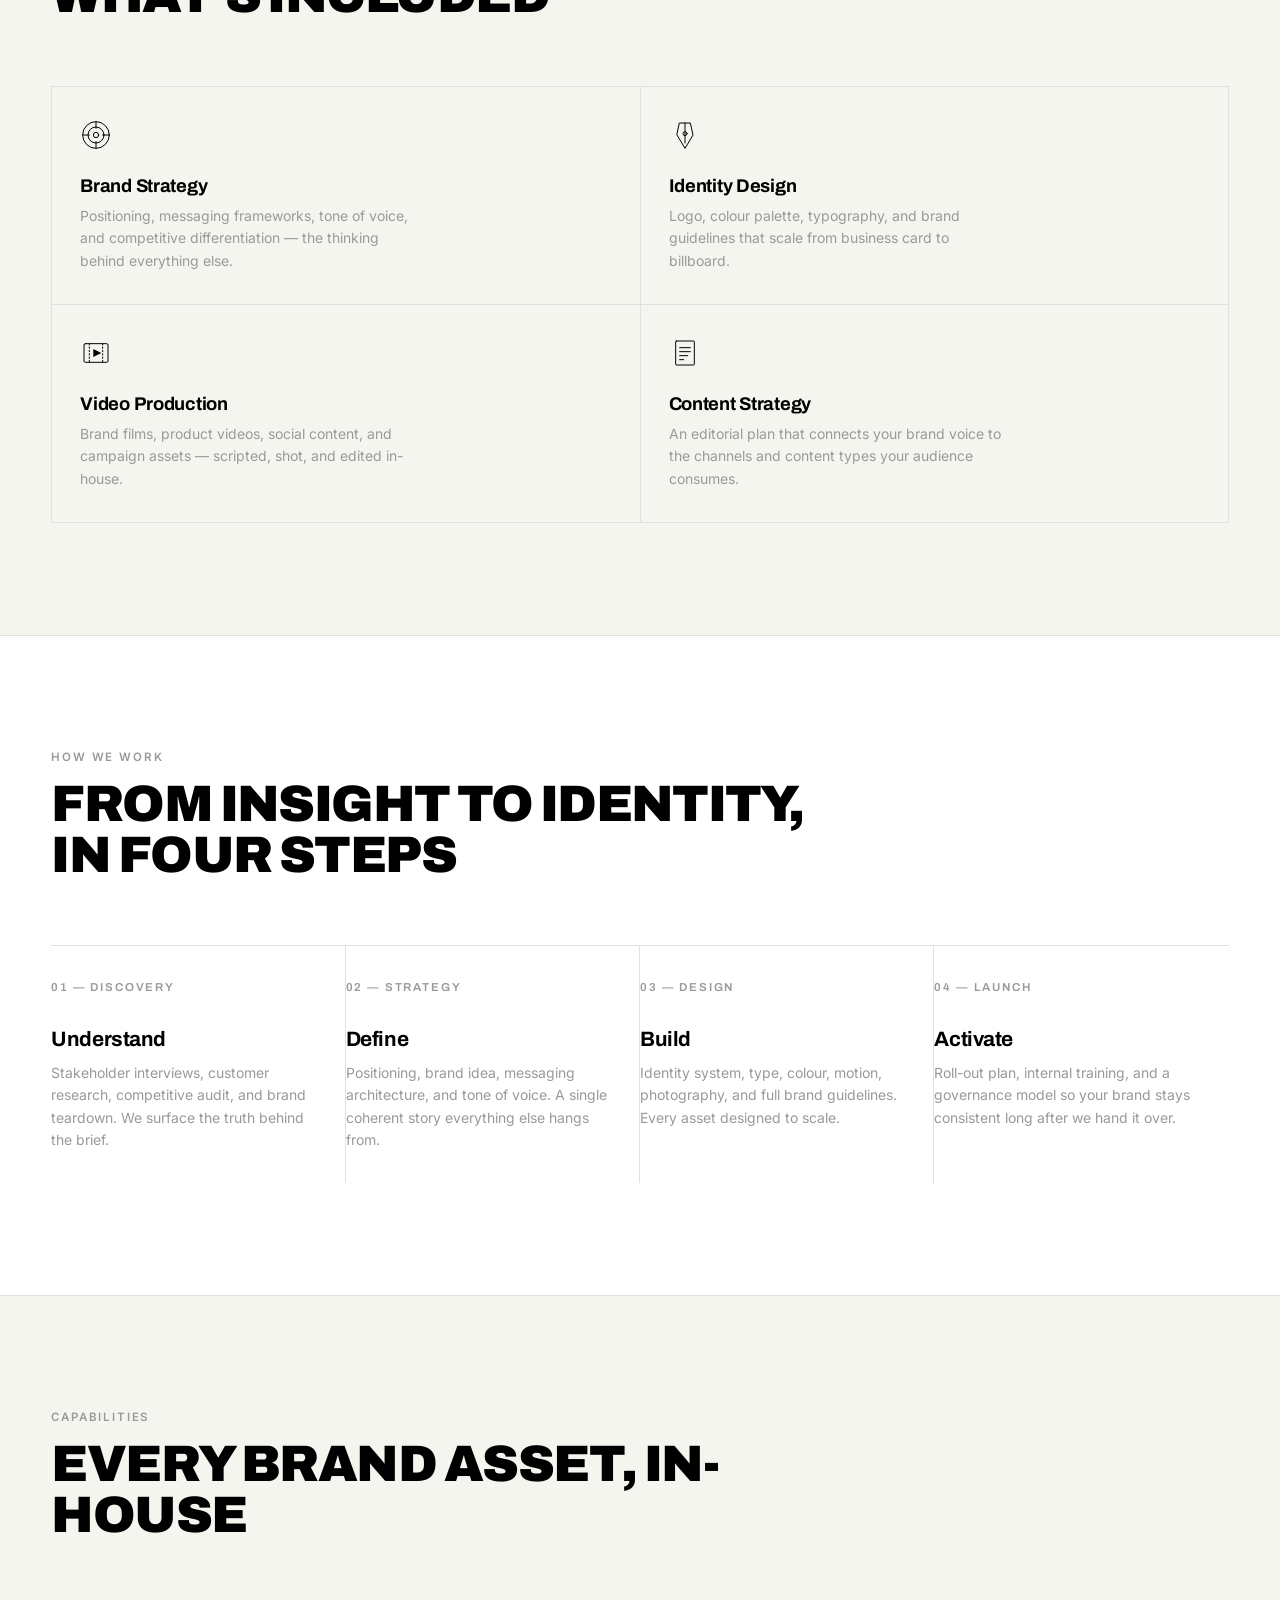
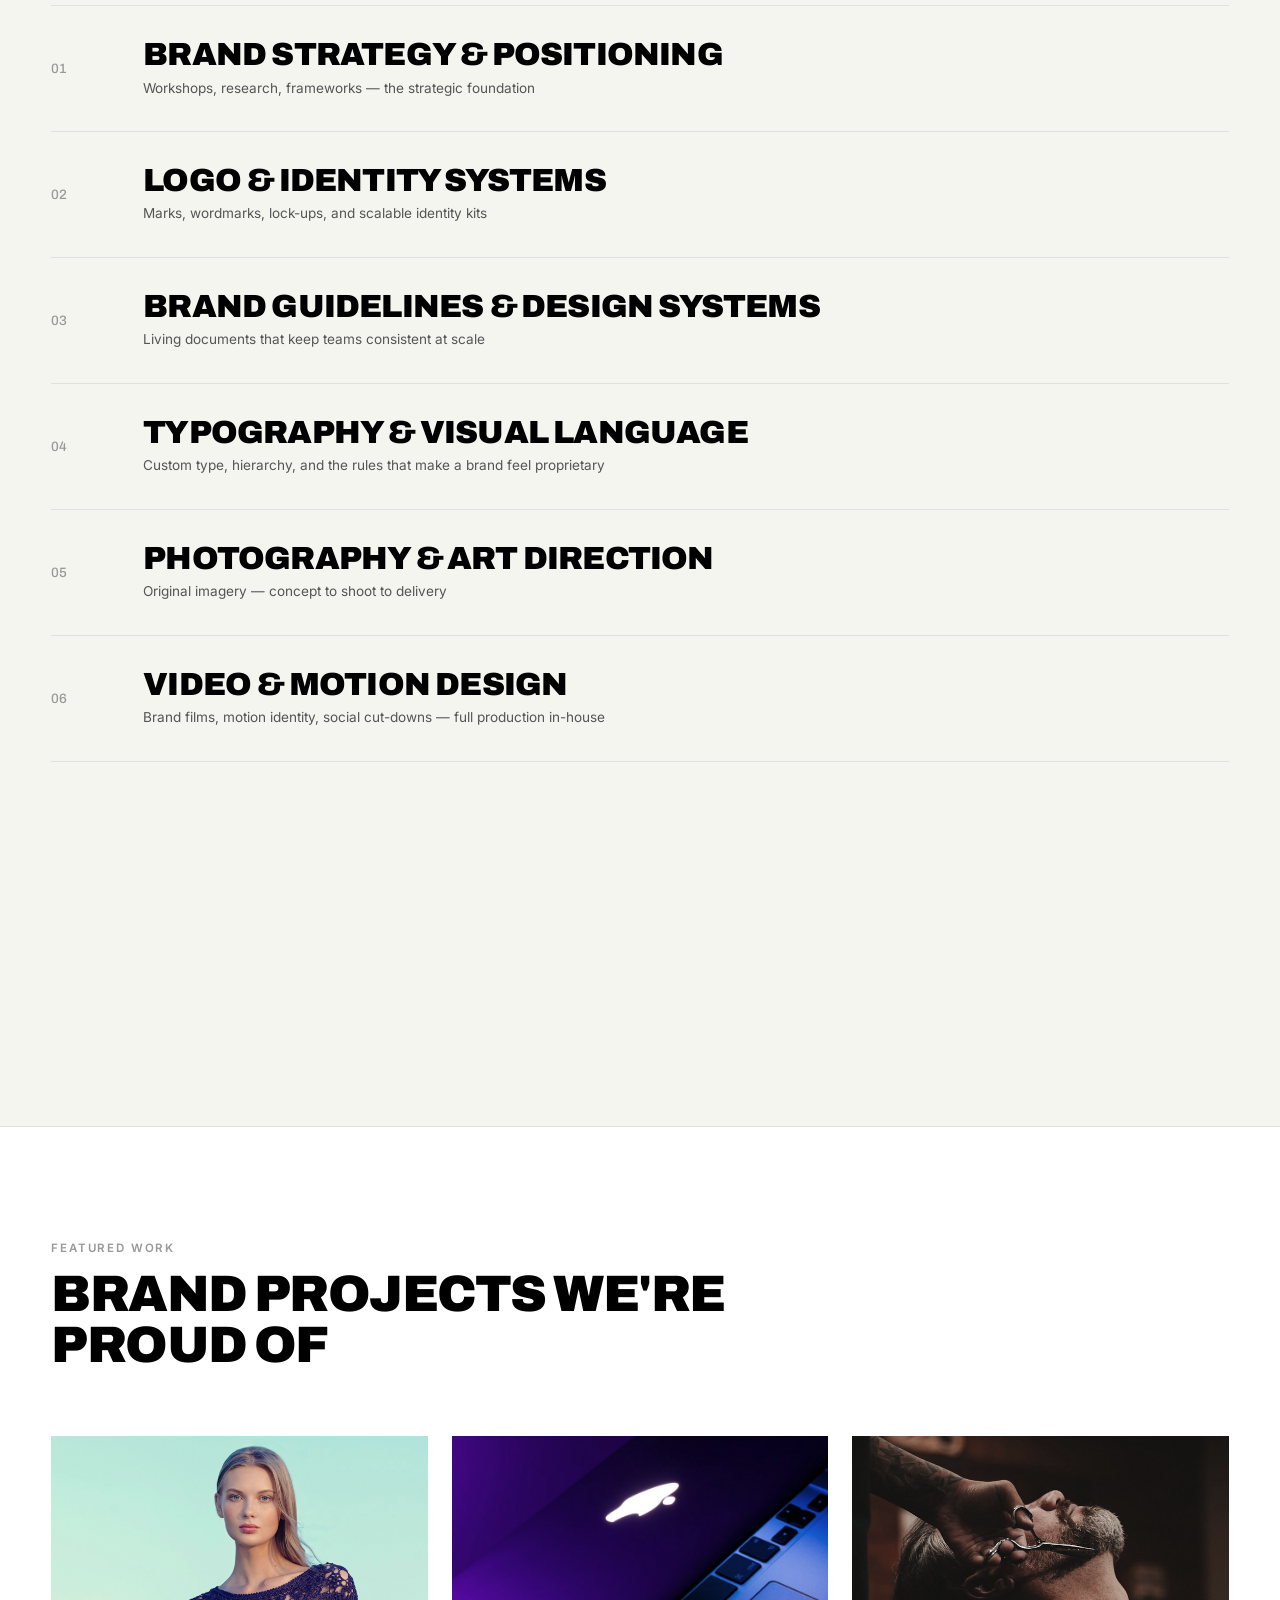
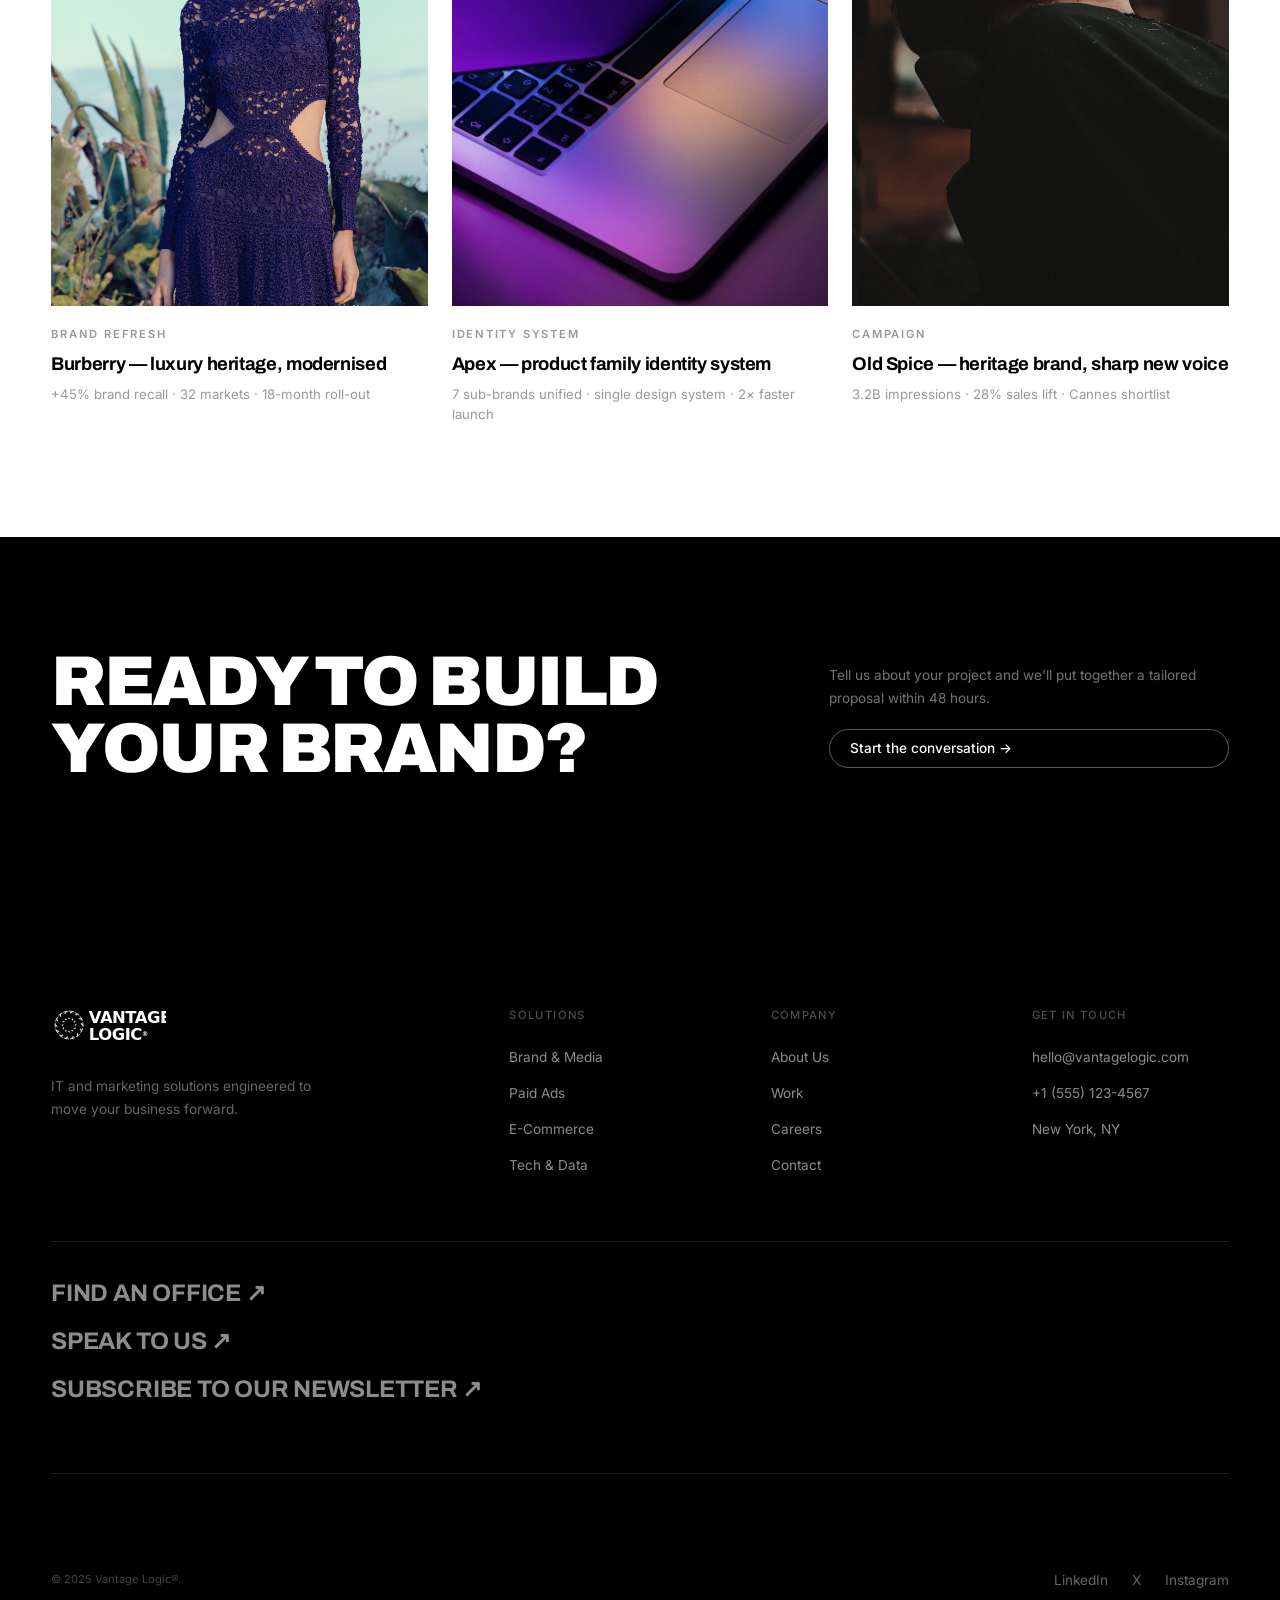
==== commit 50cf8dc7: "Refine typography across Brand & Media service page - SVG service icons: 48px -> 32px - Service/proc" ====
--- a/pages/brand-media.html
+++ b/pages/brand-media.html
@@ -50,7 +50,7 @@
     <div class="svc-approach" data-reveal>
       <div class="svc-approach-text">
         <span class="svc-eyebrow">The approach</span>
-        <h2 class="t-xl" style="text-transform:uppercase;">Brand is strategy, not decoration.</h2>
+        <h2 class="svc-approach-hl">Brand is strategy, not decoration.</h2>
         <p>Too many brands are built around aesthetics. We start with positioning — who you are, who you're for, and why you win. Then we make it look exceptional.</p>
         <p>Every asset we produce — logo, video, photography — flows from a single coherent brand idea. The result is consistency that builds trust at every touchpoint.</p>
       </div>
--- a/css/main.css
+++ b/css/main.css
@@ -1055,8 +1055,8 @@
    SERVICE PAGES (brand-media, paid-ads, ecommerce, web-software)
    ============================================================ */
 .svc-eyebrow {
-  display:block; font-size:0.78rem; font-weight:600; letter-spacing:0.18em;
-  text-transform:uppercase; color:var(--c-text-light); margin-bottom:0.6rem;
+  display:block; font-size:0.72rem; font-weight:600; letter-spacing:0.16em;
+  text-transform:uppercase; color:var(--c-text-light); margin-bottom:0.75rem;
 }
 .svc-head { margin-bottom:var(--sp-lg); max-width:760px; }
 .svc-head h2 { margin:0; }
@@ -1066,12 +1066,19 @@
   display:grid; grid-template-columns:1.1fr 1fr; gap:var(--sp-xl);
   align-items:center;
 }
-.svc-approach-text { max-width:560px; }
-.svc-approach-text h2 { margin-bottom:1.25rem; }
+.svc-approach-text { max-width:540px; }
+.svc-approach-hl {
+  font-family:var(--f-display); font-weight:800;
+  font-size:clamp(1.6rem, 1.5vw + 1.2rem, 2.4rem);
+  letter-spacing:-0.025em; line-height:1.1;
+  margin:0 0 1.5rem; text-transform:none;
+  max-width:18ch;
+}
 .svc-approach-text p {
-  color:var(--c-text-light); line-height:1.75; font-size:var(--t-sm);
-  margin-bottom:1rem;
-}
+  color:var(--c-text-light); line-height:1.7; font-size:0.95rem;
+  margin-bottom:1.1rem; max-width:48ch;
+}
+.svc-approach-text p:last-child { margin-bottom:0; }
 .svc-approach-img {
   aspect-ratio:4/5; overflow:hidden; background:var(--c-bg-off);
 }
@@ -1089,7 +1096,7 @@
   border-left:1px solid var(--c-border);
 }
 .svc-card {
-  padding:var(--sp-md);
+  padding:2rem 1.75rem;
   border-right:1px solid var(--c-border);
   border-bottom:1px solid var(--c-border);
   transition:background 0.4s var(--ease);
@@ -1097,19 +1104,19 @@
 }
 .svc-card:hover { background:var(--c-bg-off); }
 .svc-card-icon {
-  width:48px; height:48px; margin-bottom:1.5rem;
+  width:32px; height:32px; margin-bottom:1.5rem;
   color:var(--c-text);
 }
 .svc-card-icon svg { width:100%; height:100%; display:block; }
 .svc-card-name {
-  font-family:var(--f-display); font-size:1.4rem; font-weight:800;
-  letter-spacing:-0.02em; line-height:1.1;
-  margin:0 0 0.6rem;
+  font-family:var(--f-display); font-size:1.15rem; font-weight:700;
+  letter-spacing:-0.015em; line-height:1.2;
+  margin:0 0 0.5rem;
   text-transform:none;
 }
 .svc-card-desc {
-  font-size:var(--t-sm); color:var(--c-text-light); line-height:1.65;
-  margin:0;
+  font-size:0.875rem; color:var(--c-text-light); line-height:1.6;
+  margin:0; max-width:38ch;
 }
 
 /* Process — 4 numbered steps */
@@ -1118,23 +1125,23 @@
   border-top:1px solid var(--c-border);
 }
 .svc-step {
-  padding:var(--sp-md) 1.5rem var(--sp-md) 0;
+  padding:2rem 1.75rem 2rem 0;
   border-right:1px solid var(--c-border);
   position:relative;
 }
 .svc-step:last-child { border-right:none; padding-right:0; }
 .svc-step-num {
-  font-family:var(--f-display); font-size:0.78rem; font-weight:700;
-  letter-spacing:0.18em; color:var(--c-text-light);
-  margin-bottom:2.5rem; text-transform:uppercase;
+  font-family:var(--f-display); font-size:0.72rem; font-weight:600;
+  letter-spacing:0.16em; color:var(--c-text-light);
+  margin-bottom:2rem; text-transform:uppercase;
 }
 .svc-step-name {
-  font-family:var(--f-display); font-size:1.5rem; font-weight:800;
-  letter-spacing:-0.025em; line-height:1.1;
-  margin:0 0 0.8rem; text-transform:none;
+  font-family:var(--f-display); font-size:1.3rem; font-weight:700;
+  letter-spacing:-0.02em; line-height:1.15;
+  margin:0 0 0.6rem; text-transform:none;
 }
 .svc-step-desc {
-  font-size:var(--t-sm); color:var(--c-text-light); line-height:1.65;
+  font-size:0.875rem; color:var(--c-text-light); line-height:1.6;
   margin:0;
 }
 
@@ -1158,17 +1165,17 @@
   filter:grayscale(0%); transform:scale(1.06);
 }
 .svc-work-cat {
-  font-size:0.72rem; font-weight:600; letter-spacing:0.16em;
+  font-size:0.7rem; font-weight:600; letter-spacing:0.16em;
   text-transform:uppercase; color:var(--c-text-light);
-  margin-bottom:0.6rem;
+  margin-bottom:0.55rem;
 }
 .svc-work-title {
-  font-family:var(--f-display); font-size:1.25rem; font-weight:800;
-  letter-spacing:-0.025em; line-height:1.15;
-  margin:0 0 0.6rem; text-transform:none;
+  font-family:var(--f-display); font-size:1.15rem; font-weight:700;
+  letter-spacing:-0.02em; line-height:1.2;
+  margin:0 0 0.55rem; text-transform:none;
 }
 .svc-work-stat {
-  font-size:0.85rem; color:var(--c-text-light); line-height:1.5; margin:0;
+  font-size:0.825rem; color:var(--c-text-light); line-height:1.55; margin:0;
 }
 
 /* Service-page responsive */
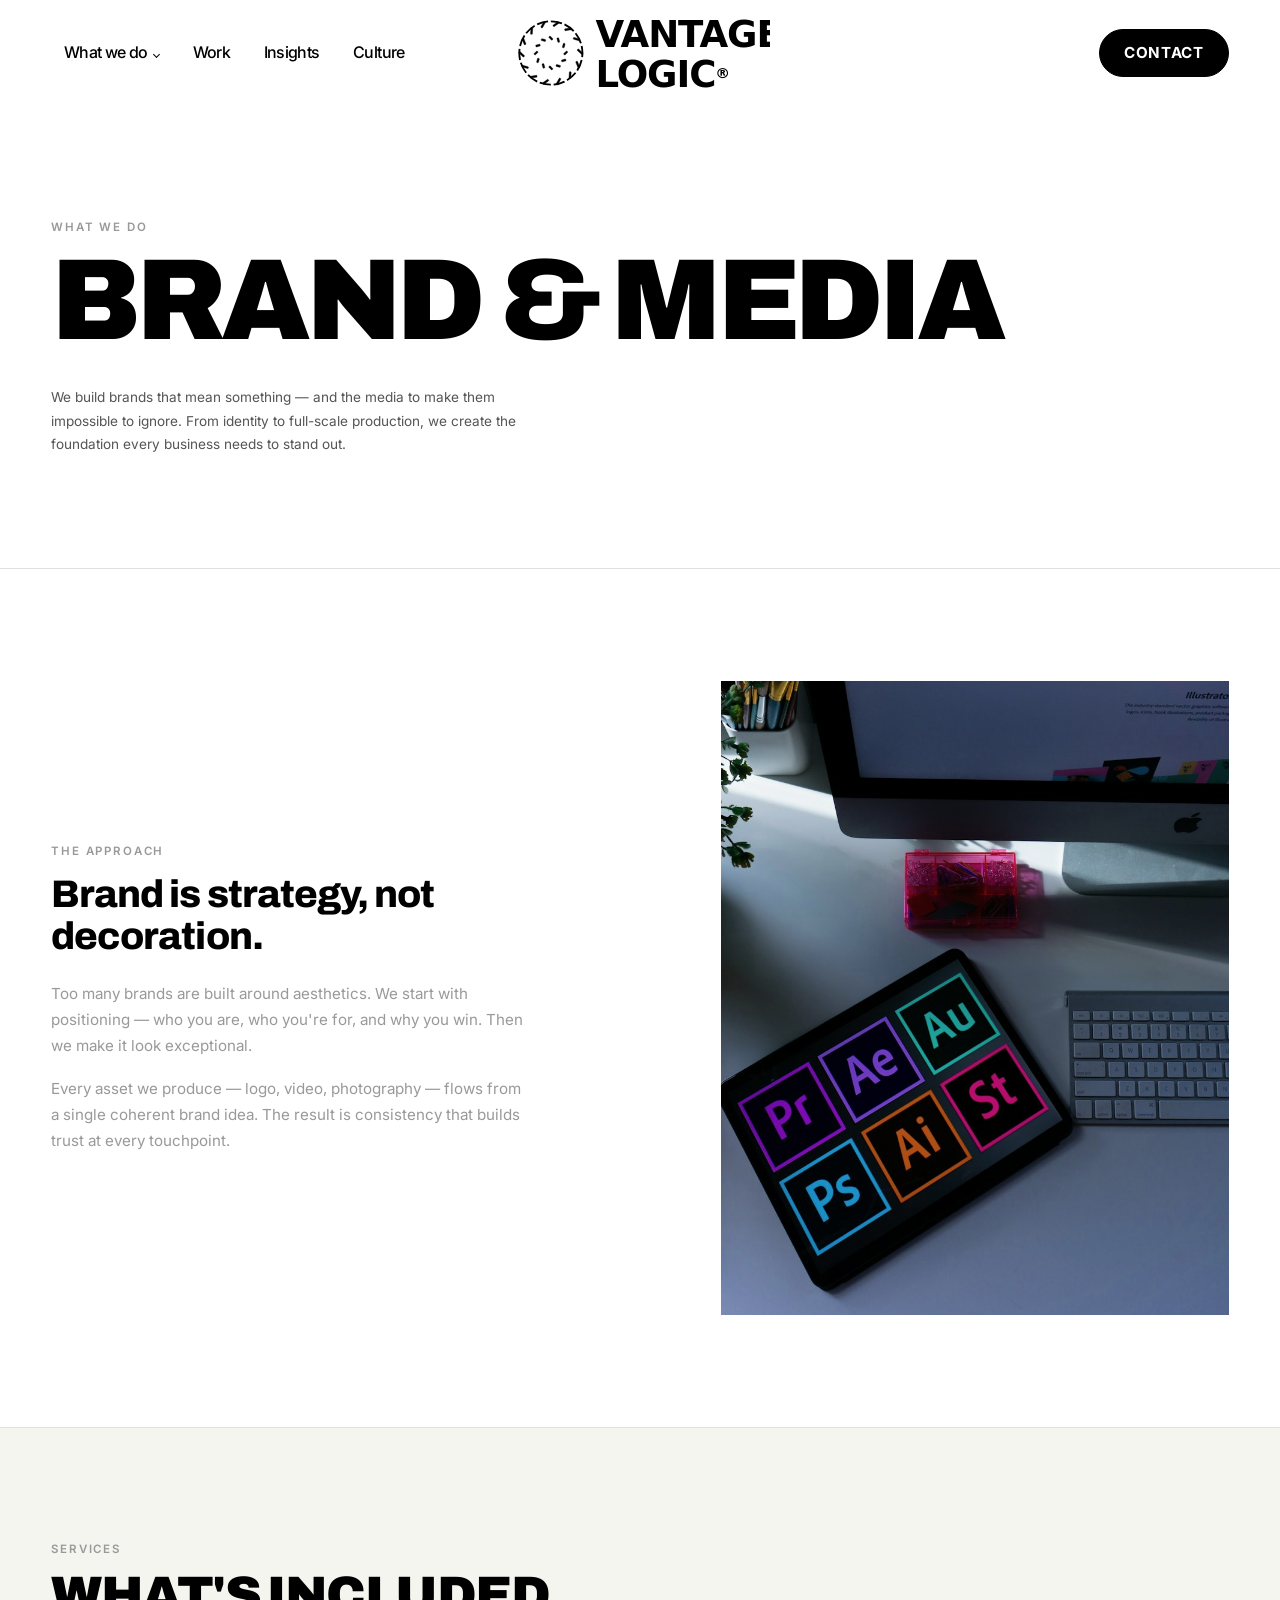
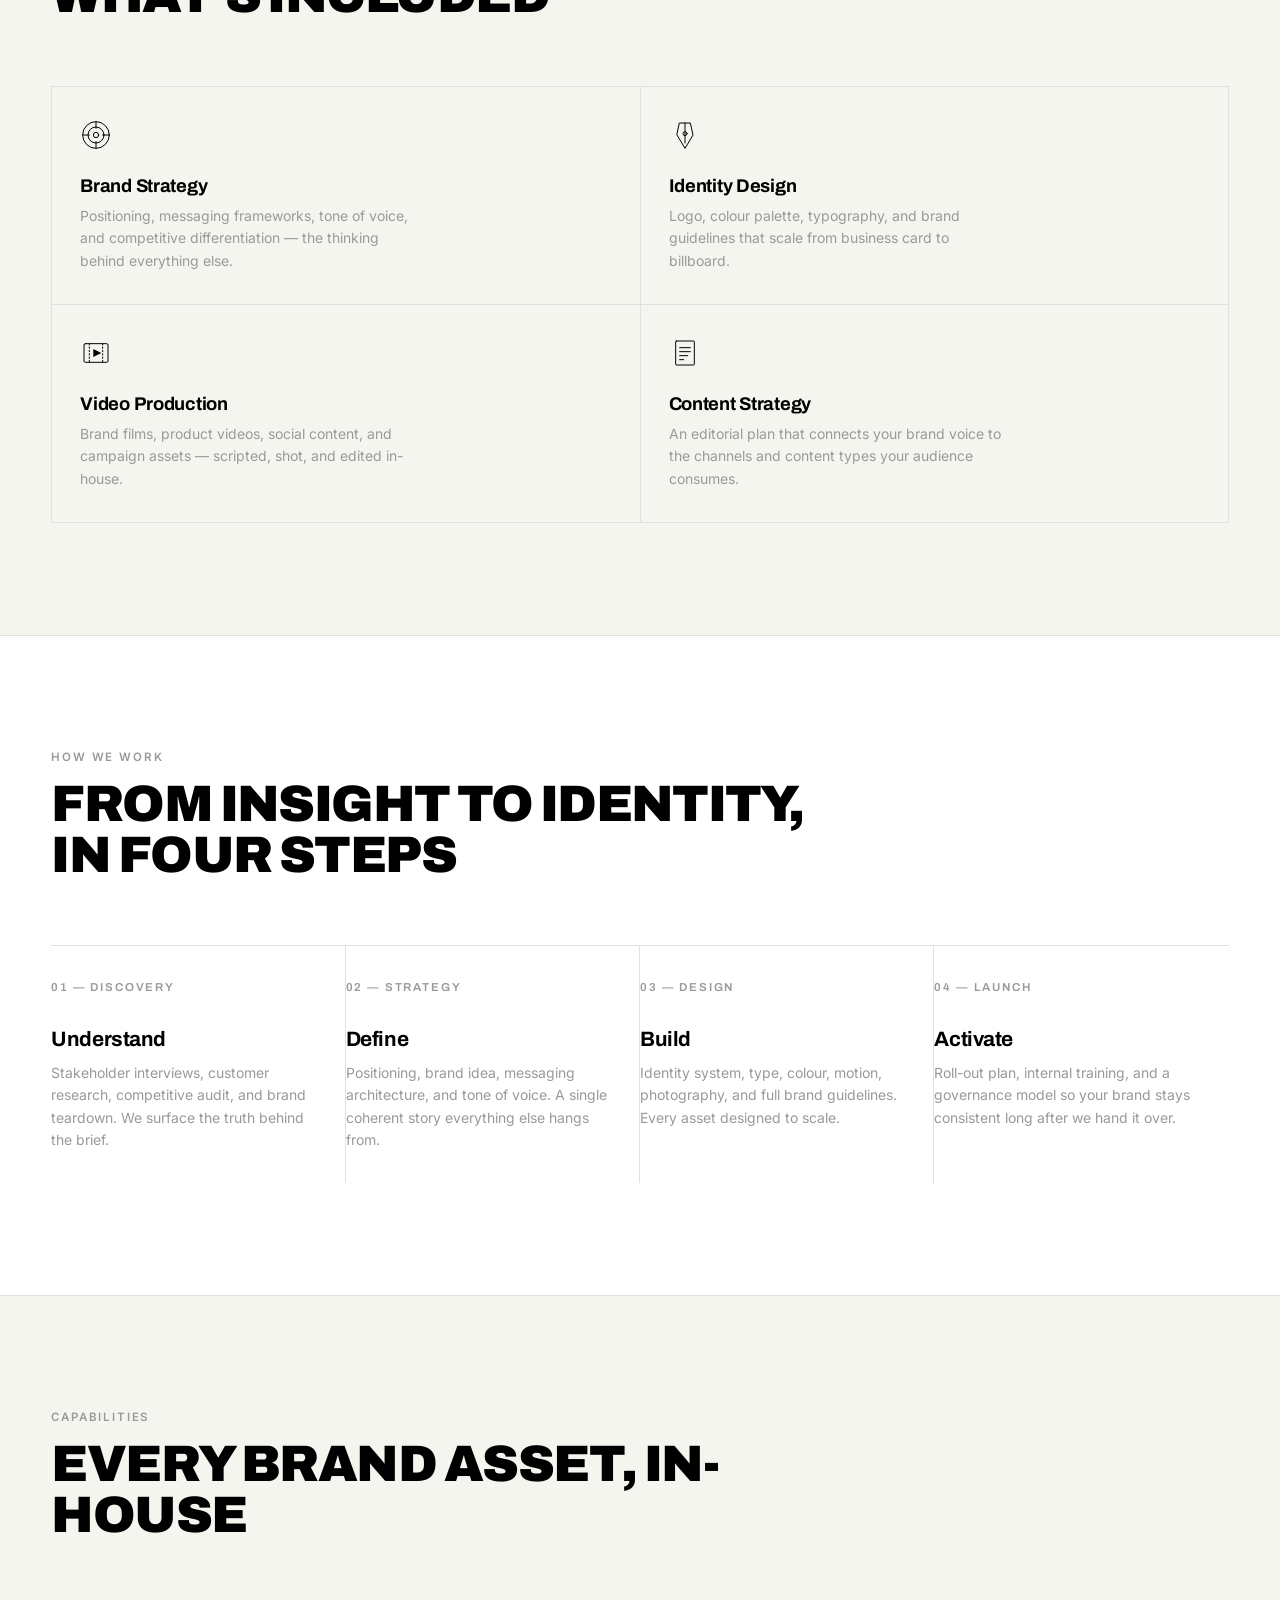
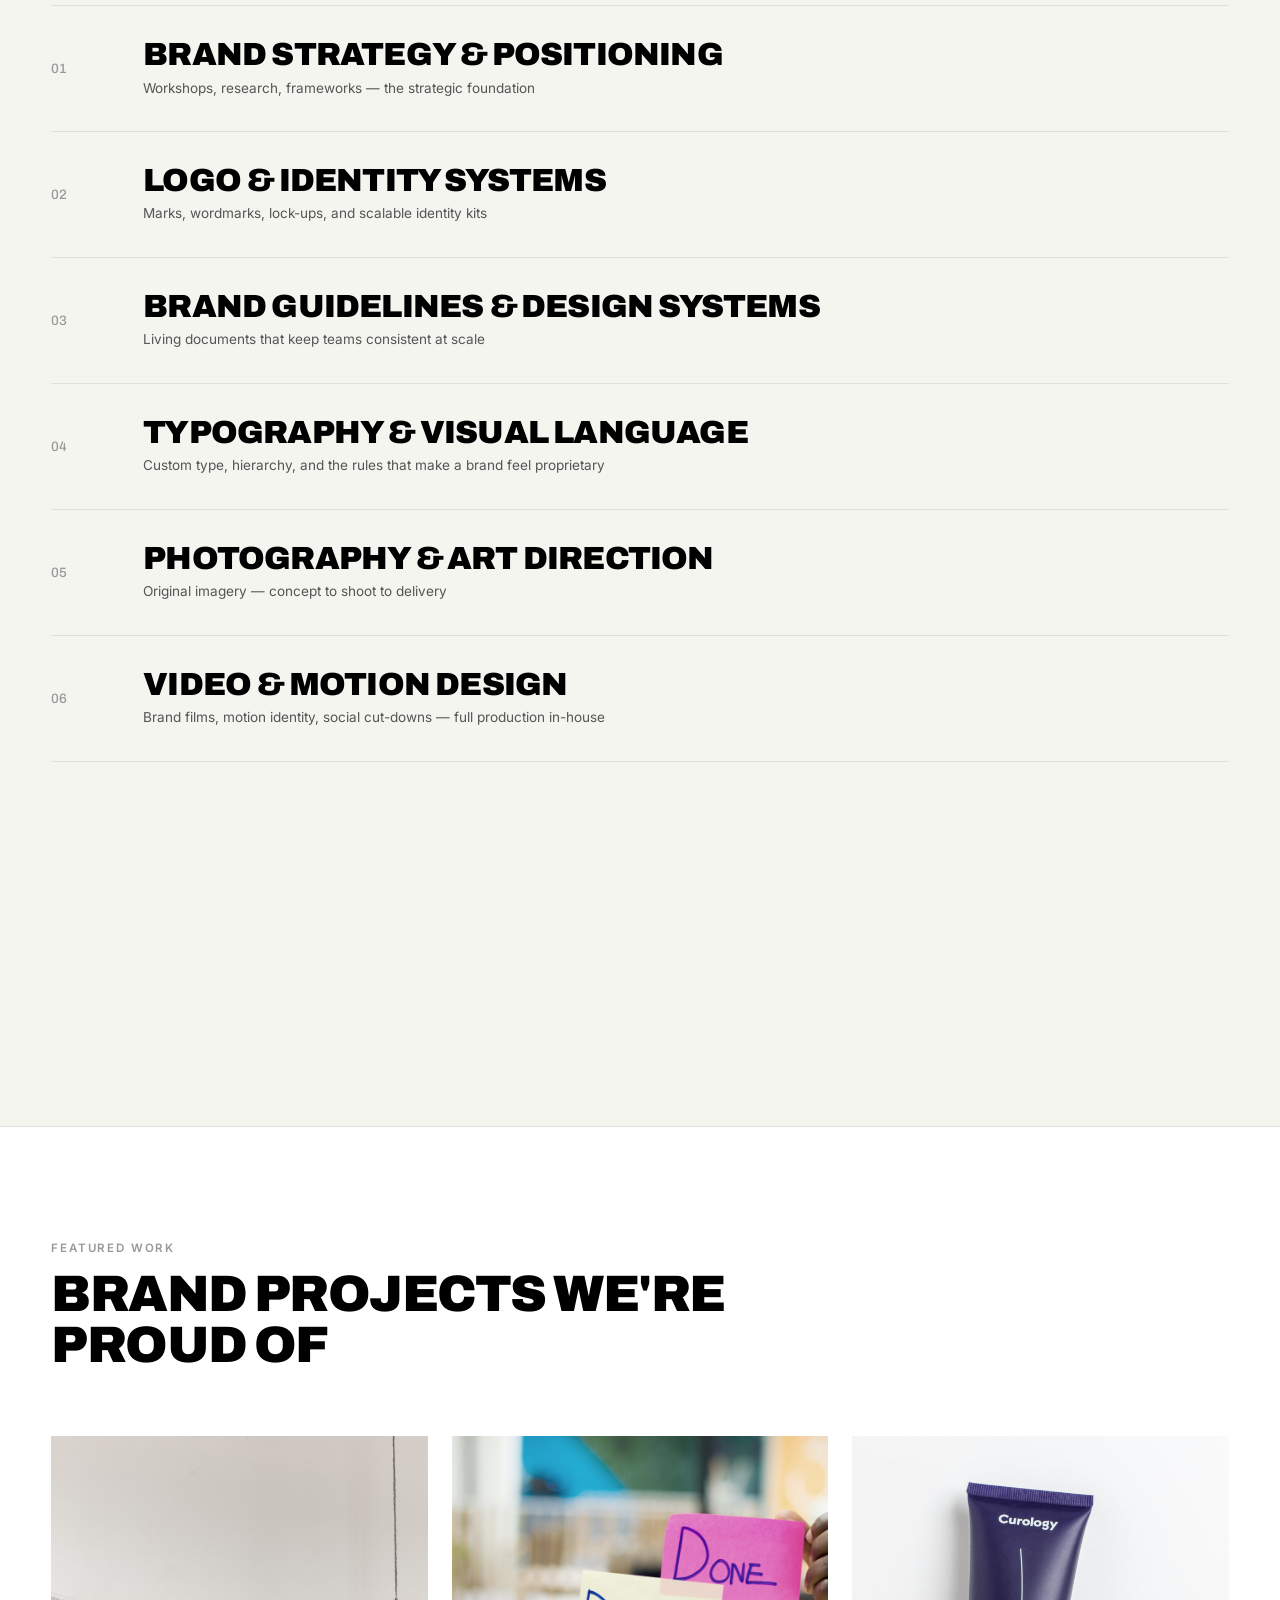
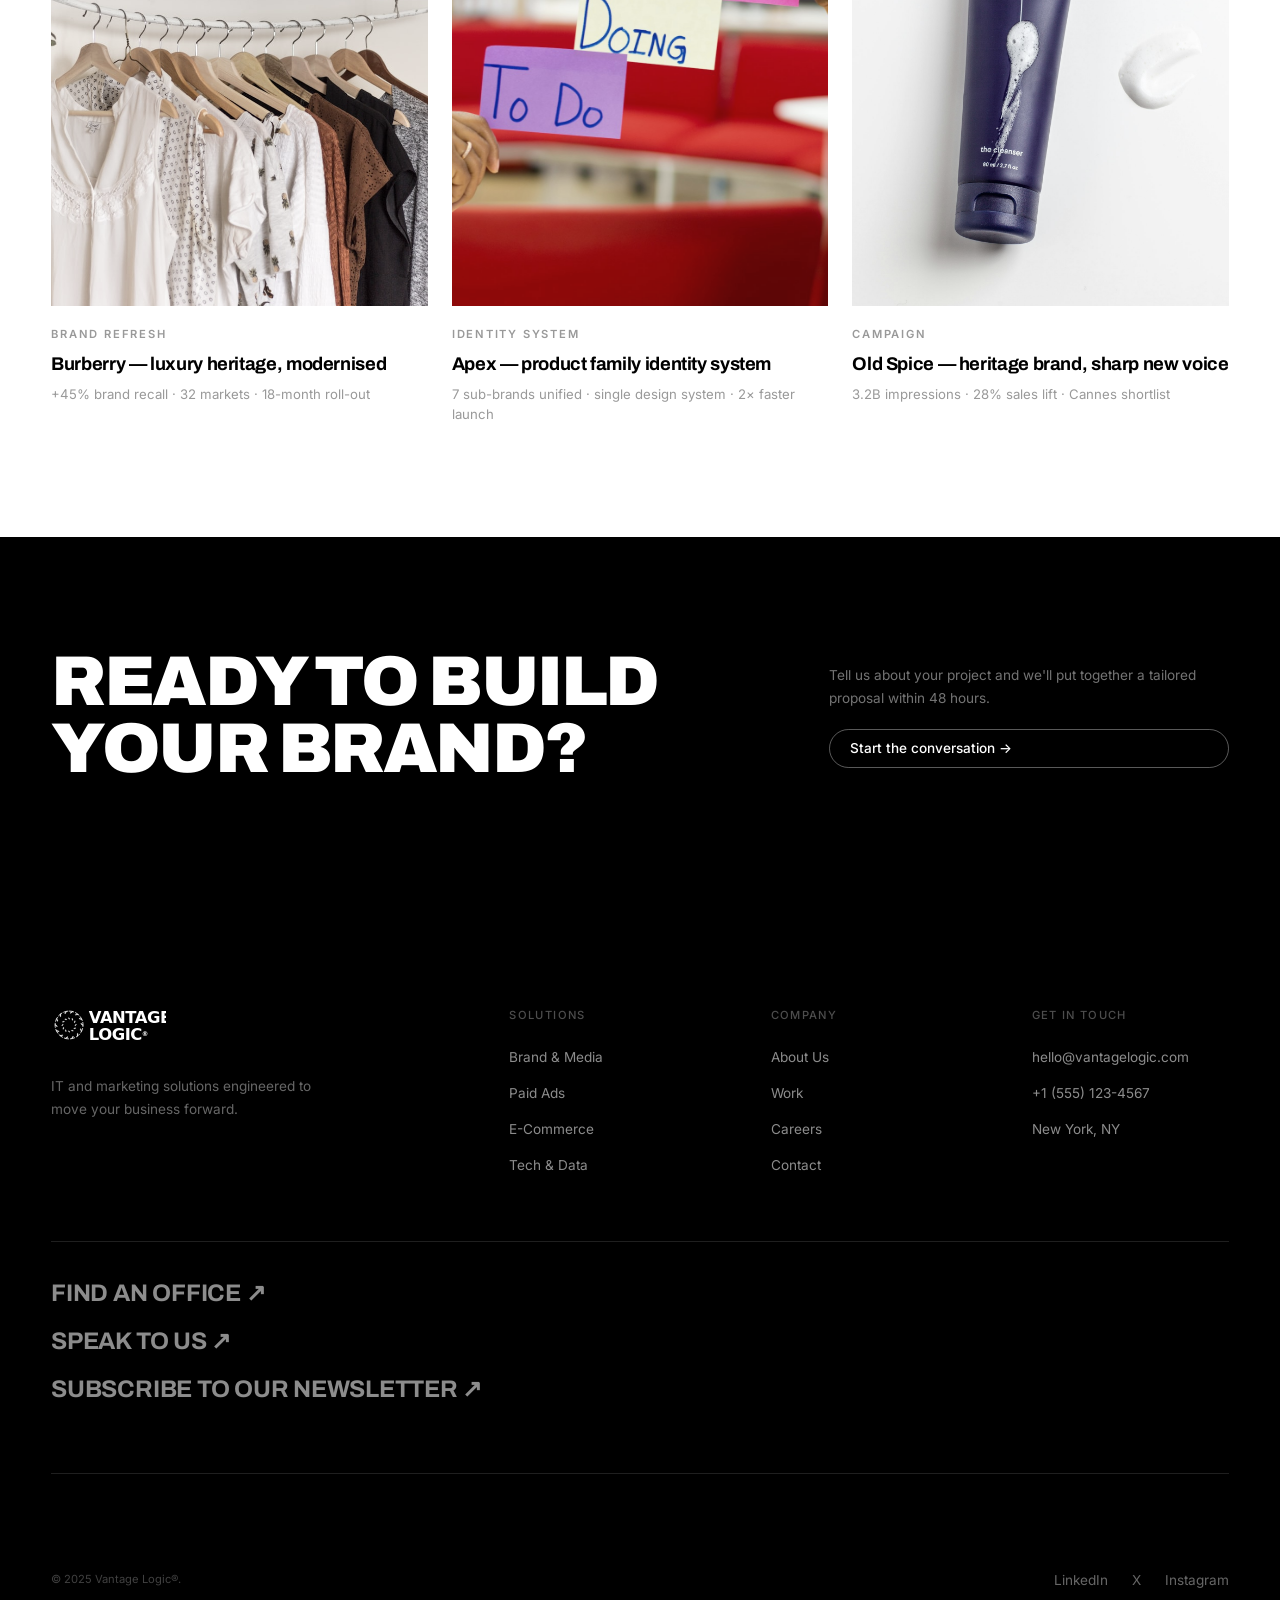
==== commit 356fa4ff: "Add brand-themed photos for Brand & Media page Replaced reused/off-theme imagery with curated photos" ====
--- a/pages/brand-media.html
+++ b/pages/brand-media.html
@@ -170,7 +170,7 @@
           <div class="solution-name">Brand strategy &amp; positioning</div>
           <div class="solution-sub">Workshops, research, frameworks — the strategic foundation</div>
         </div>
-        <img src="../assets/images/solutions/brand.jpg" alt="Strategy workspace" class="solution-hover-img" loading="lazy" decoding="async" />
+        <img src="../assets/images/brand-media/capabilities/strategy.jpg" alt="Strategy workspace with planning notes" class="solution-hover-img" loading="lazy" decoding="async" />
       </a>
       <a href="#" class="solution-item">
         <span class="solution-num">02</span>
@@ -178,7 +178,7 @@
           <div class="solution-name">Logo &amp; identity systems</div>
           <div class="solution-sub">Marks, wordmarks, lock-ups, and scalable identity kits</div>
         </div>
-        <img src="../assets/images/features/branding.jpg" alt="Identity design boards" class="solution-hover-img" loading="lazy" decoding="async" />
+        <img src="../assets/images/brand-media/capabilities/logo.jpg" alt="Designer working on logo sketches" class="solution-hover-img" loading="lazy" decoding="async" />
       </a>
       <a href="#" class="solution-item">
         <span class="solution-num">03</span>
@@ -186,7 +186,7 @@
           <div class="solution-name">Brand guidelines &amp; design systems</div>
           <div class="solution-sub">Living documents that keep teams consistent at scale</div>
         </div>
-        <img src="../assets/images/culture/it-certified.jpg" alt="Organised brand documentation" class="solution-hover-img" loading="lazy" decoding="async" />
+        <img src="../assets/images/brand-media/capabilities/guidelines.jpg" alt="Open brand guideline book" class="solution-hover-img" loading="lazy" decoding="async" />
       </a>
       <a href="#" class="solution-item">
         <span class="solution-num">04</span>
@@ -194,7 +194,7 @@
           <div class="solution-name">Typography &amp; visual language</div>
           <div class="solution-sub">Custom type, hierarchy, and the rules that make a brand feel proprietary</div>
         </div>
-        <img src="../assets/images/cases/apple.jpg" alt="Typography sample" class="solution-hover-img" loading="lazy" decoding="async" />
+        <img src="../assets/images/brand-media/capabilities/typography.jpg" alt="Typography specimen close-up" class="solution-hover-img" loading="lazy" decoding="async" />
       </a>
       <a href="#" class="solution-item">
         <span class="solution-num">05</span>
@@ -202,7 +202,7 @@
           <div class="solution-name">Photography &amp; art direction</div>
           <div class="solution-sub">Original imagery — concept to shoot to delivery</div>
         </div>
-        <img src="../assets/images/cases/burberry.jpg" alt="Brand photography" class="solution-hover-img" loading="lazy" decoding="async" />
+        <img src="../assets/images/brand-media/capabilities/photography.jpg" alt="Camera on a photographer's desk" class="solution-hover-img" loading="lazy" decoding="async" />
       </a>
       <a href="#" class="solution-item">
         <span class="solution-num">06</span>
@@ -210,7 +210,7 @@
           <div class="solution-name">Video &amp; motion design</div>
           <div class="solution-sub">Brand films, motion identity, social cut-downs — full production in-house</div>
         </div>
-        <img src="../assets/images/cases/dunkin.jpg" alt="Video production set" class="solution-hover-img" loading="lazy" decoding="async" />
+        <img src="../assets/images/brand-media/capabilities/video.jpg" alt="Video editing monitors and footage" class="solution-hover-img" loading="lazy" decoding="async" />
       </a>
       <a href="#" class="solution-item">
         <span class="solution-num">07</span>
@@ -218,7 +218,7 @@
           <div class="solution-name">Campaign concept &amp; execution</div>
           <div class="solution-sub">Big ideas — from headline to hero asset to channel mix</div>
         </div>
-        <img src="../assets/images/cases/oldspice.jpg" alt="Campaign creative" class="solution-hover-img" loading="lazy" decoding="async" />
+        <img src="../assets/images/brand-media/capabilities/campaign.jpg" alt="Outdoor advertising campaign" class="solution-hover-img" loading="lazy" decoding="async" />
       </a>
       <a href="#" class="solution-item">
         <span class="solution-num">08</span>
@@ -226,7 +226,7 @@
           <div class="solution-name">Content strategy &amp; editorial</div>
           <div class="solution-sub">A plan for what to say, where, and when — built around your audience</div>
         </div>
-        <img src="../assets/images/solutions/marketing.jpg" alt="Editorial calendar" class="solution-hover-img" loading="lazy" decoding="async" />
+        <img src="../assets/images/brand-media/capabilities/content.jpg" alt="Editorial planning on a notebook" class="solution-hover-img" loading="lazy" decoding="async" />
       </a>
     </div>
   </div>
@@ -242,7 +242,7 @@
     <div class="svc-work-grid" data-stagger>
       <a href="#" class="svc-work-card">
         <div class="svc-work-img-wrap">
-          <img src="../assets/images/cases/burberry.jpg" alt="Burberry brand refresh" loading="lazy" decoding="async" />
+          <img src="../assets/images/brand-media/featured/burberry.jpg" alt="Luxury fashion brand refresh" loading="lazy" decoding="async" />
         </div>
         <div class="svc-work-cat">Brand Refresh</div>
         <h3 class="svc-work-title">Burberry — luxury heritage, modernised</h3>
@@ -250,7 +250,7 @@
       </a>
       <a href="#" class="svc-work-card">
         <div class="svc-work-img-wrap">
-          <img src="../assets/images/cases/apple.jpg" alt="Apple identity work" loading="lazy" decoding="async" />
+          <img src="../assets/images/brand-media/featured/apex.jpg" alt="Product family identity system" loading="lazy" decoding="async" />
         </div>
         <div class="svc-work-cat">Identity System</div>
         <h3 class="svc-work-title">Apex — product family identity system</h3>
@@ -258,7 +258,7 @@
       </a>
       <a href="#" class="svc-work-card">
         <div class="svc-work-img-wrap">
-          <img src="../assets/images/cases/oldspice.jpg" alt="Old Spice campaign work" loading="lazy" decoding="async" />
+          <img src="../assets/images/brand-media/featured/oldspice.jpg" alt="Heritage brand campaign hero asset" loading="lazy" decoding="async" />
         </div>
         <div class="svc-work-cat">Campaign</div>
         <h3 class="svc-work-title">Old Spice — heritage brand, sharp new voice</h3>
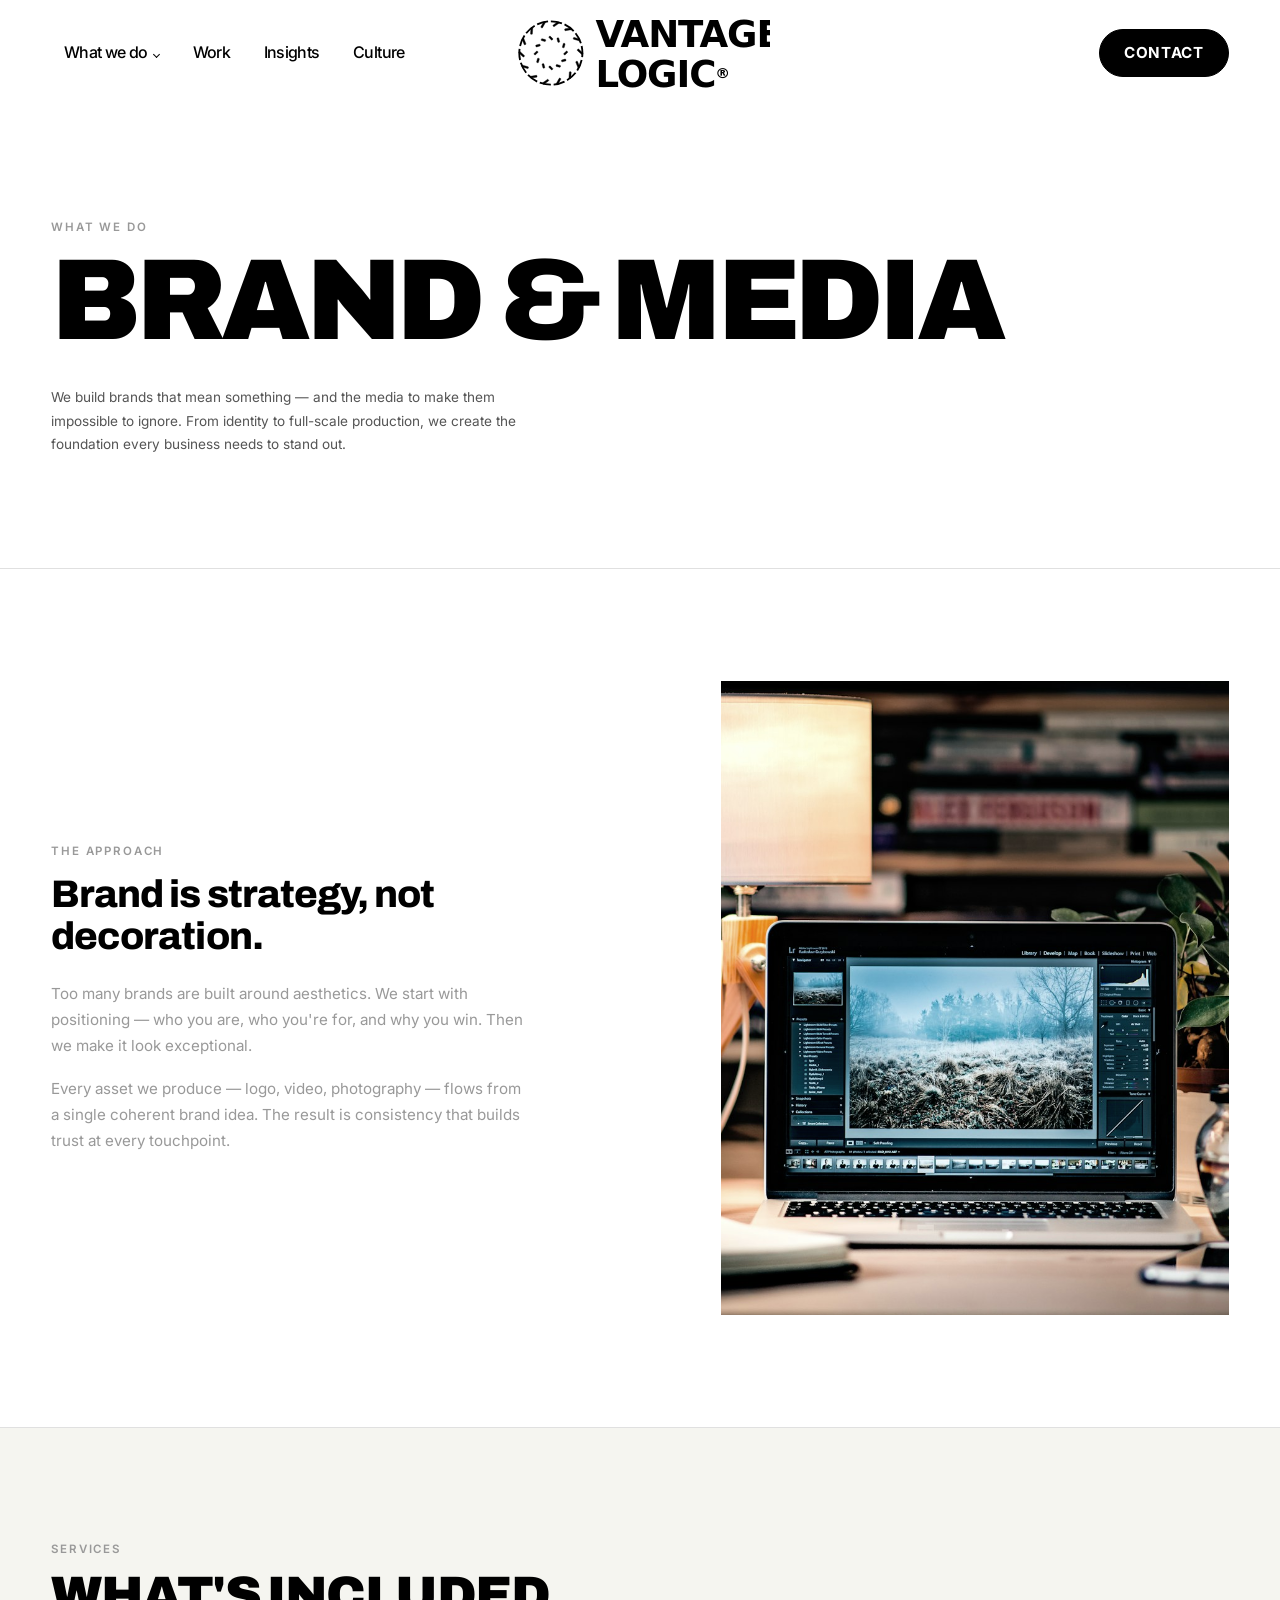
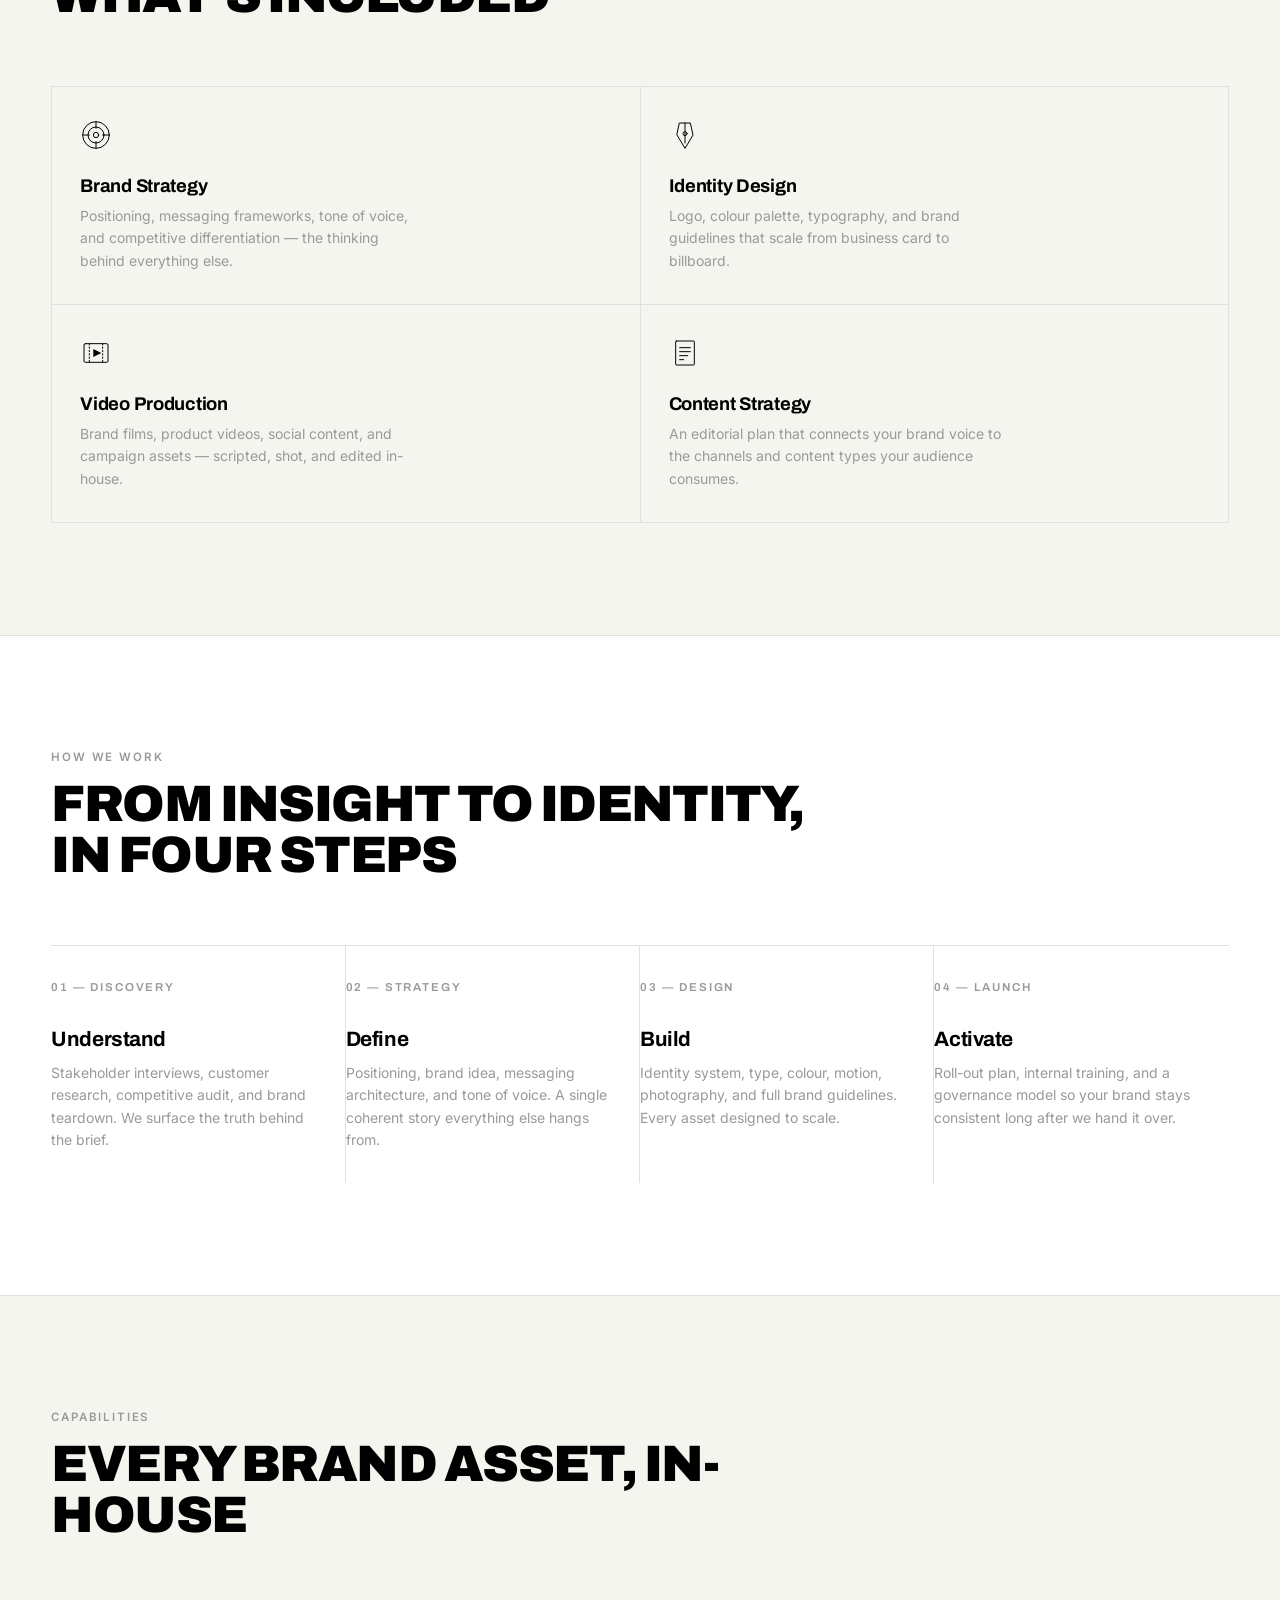
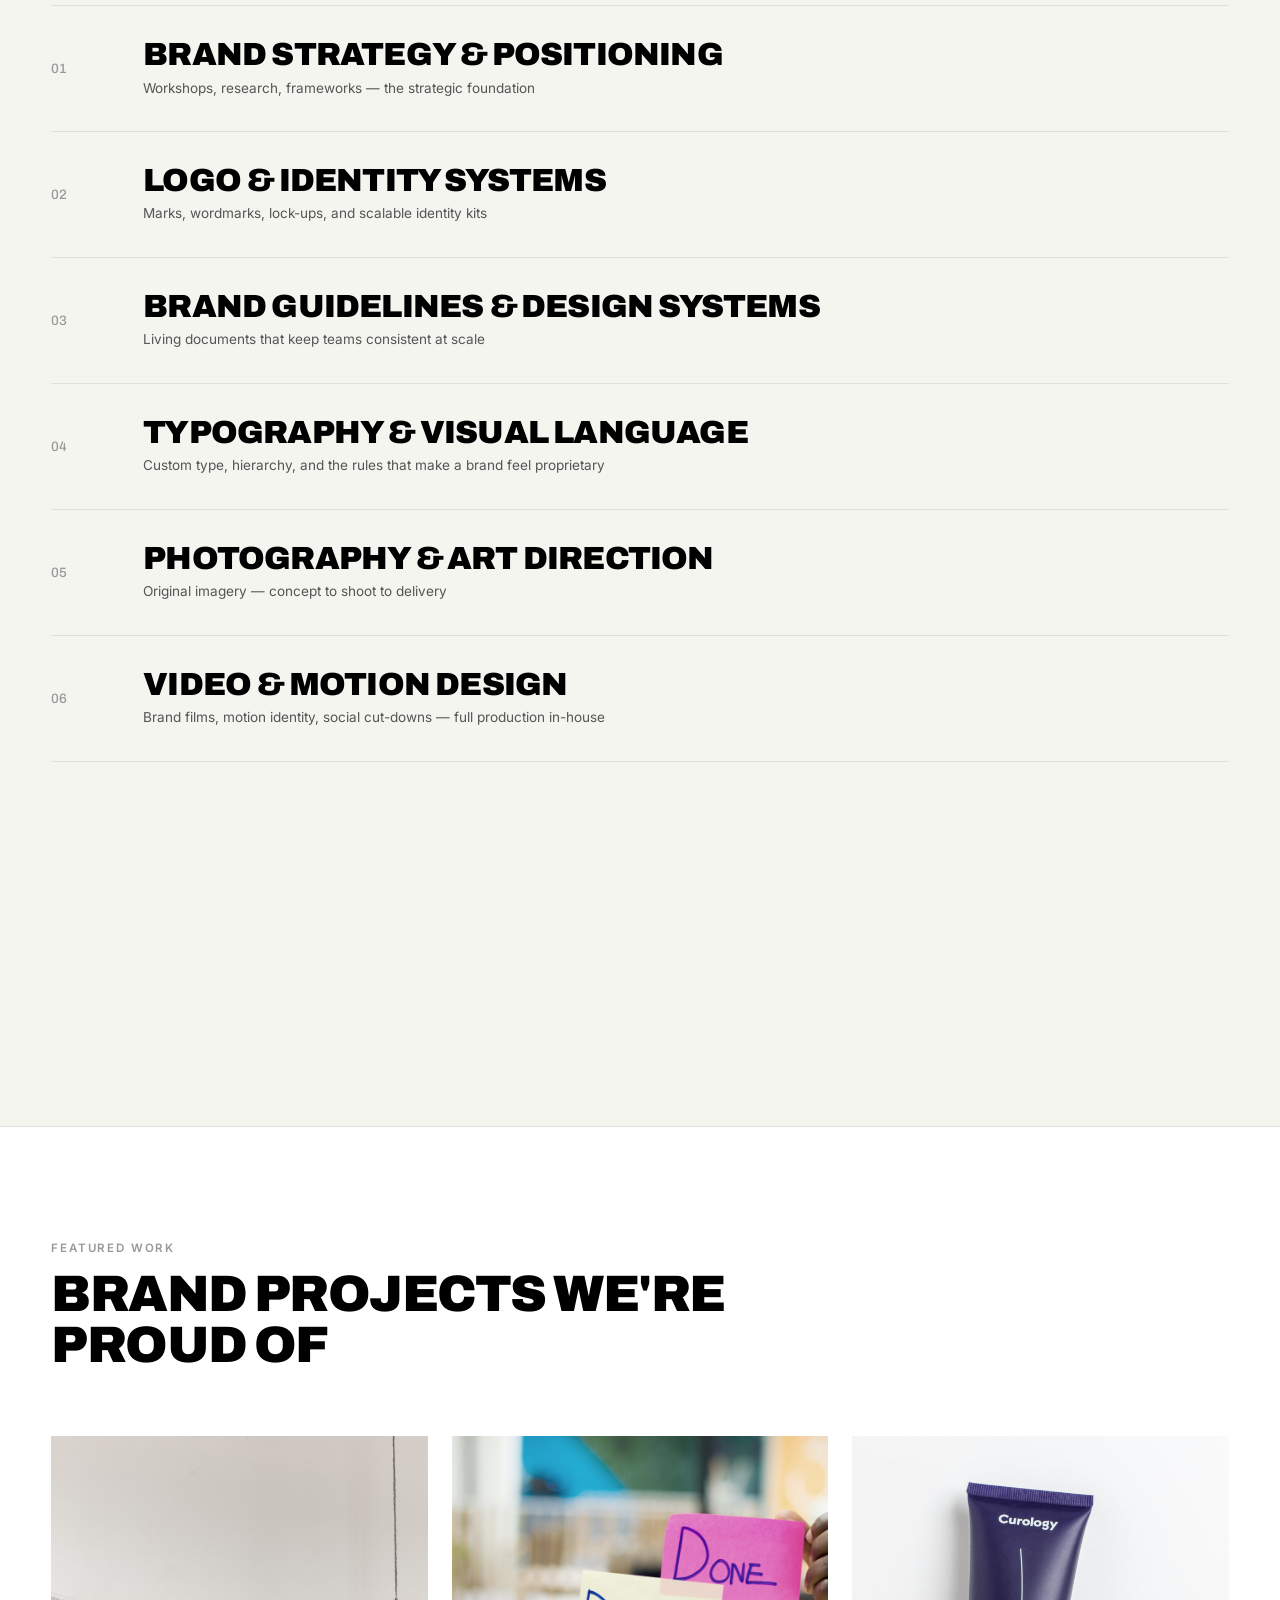
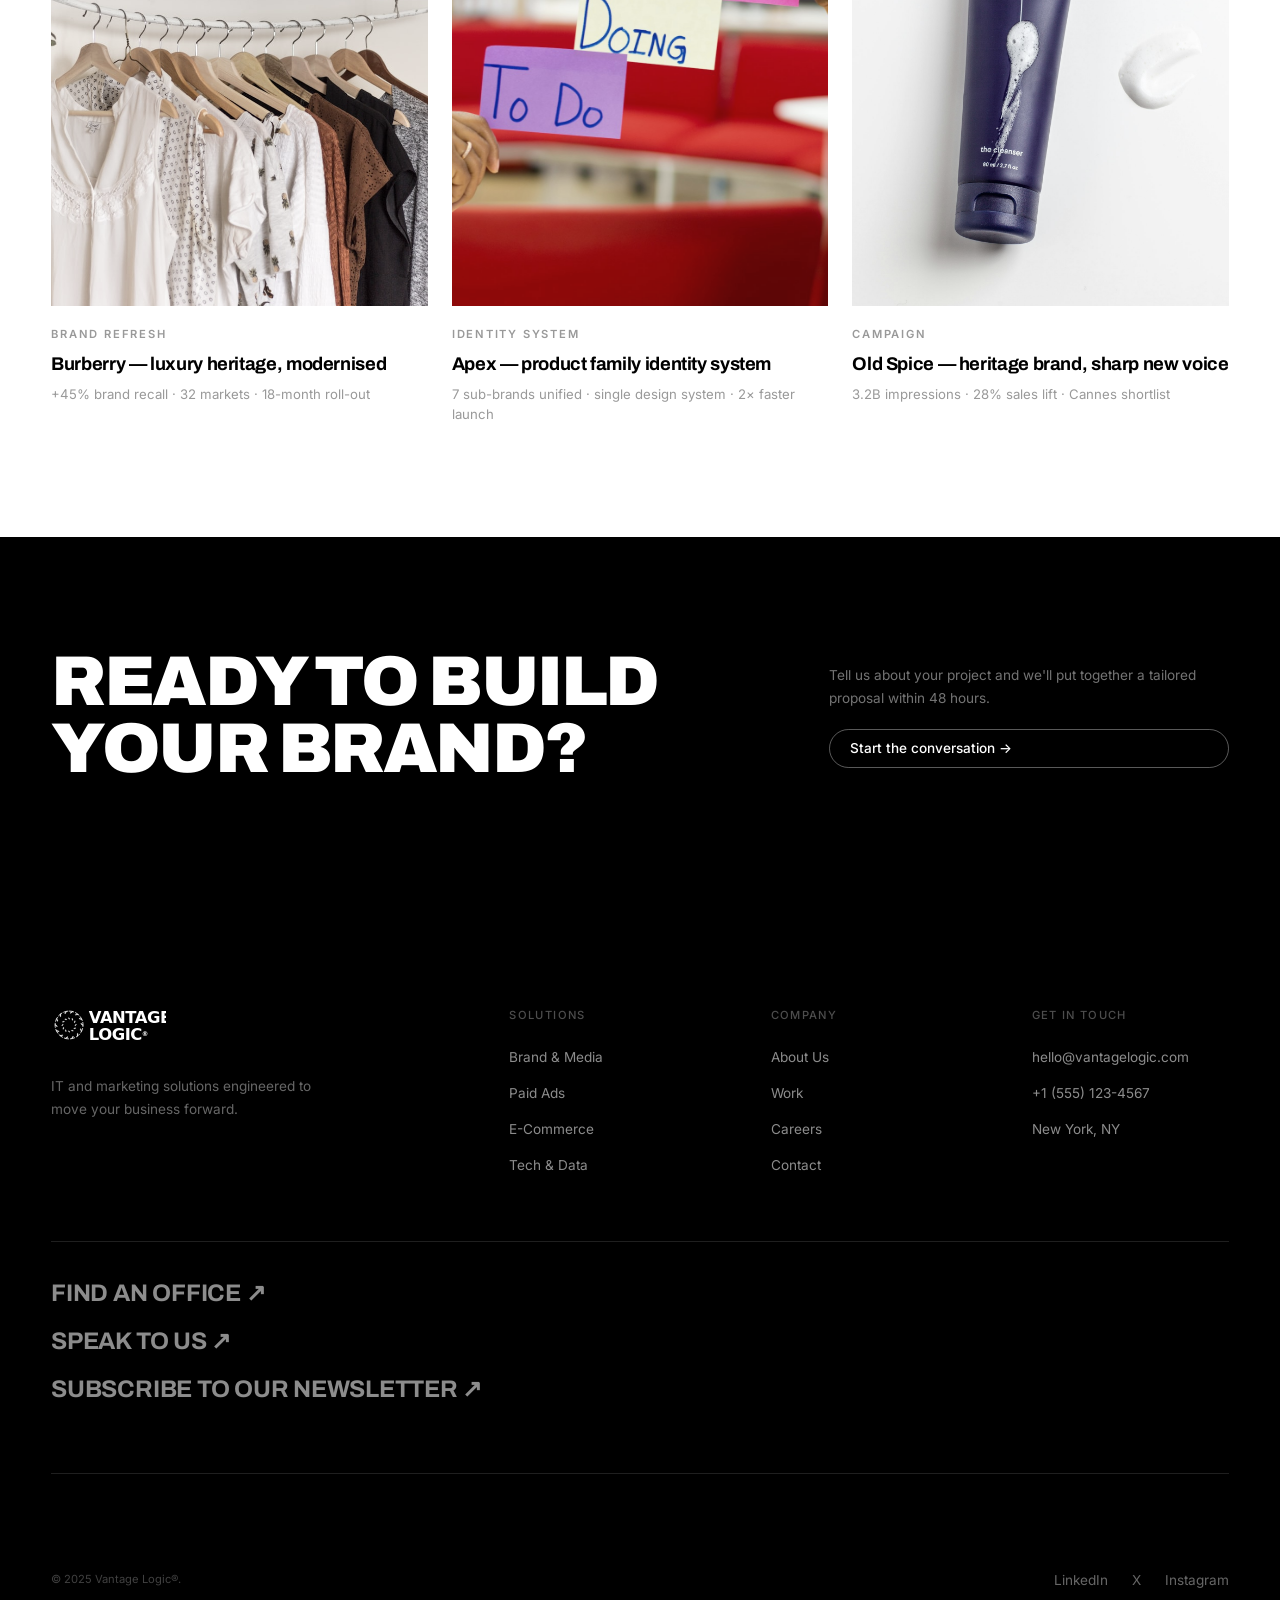
==== commit 37dd923f: "Swap Approach section photo to brand-strategy specific shot Replaces the reused features/branding.jp" ====
--- a/pages/brand-media.html
+++ b/pages/brand-media.html
@@ -55,7 +55,7 @@
         <p>Every asset we produce — logo, video, photography — flows from a single coherent brand idea. The result is consistency that builds trust at every touchpoint.</p>
       </div>
       <div class="svc-approach-img">
-        <img src="../assets/images/features/branding.jpg" alt="Designer working on brand identity boards" loading="lazy" decoding="async" />
+        <img src="../assets/images/brand-media/approach.jpg" alt="Strategist working through brand positioning" loading="lazy" decoding="async" />
       </div>
     </div>
   </div>
